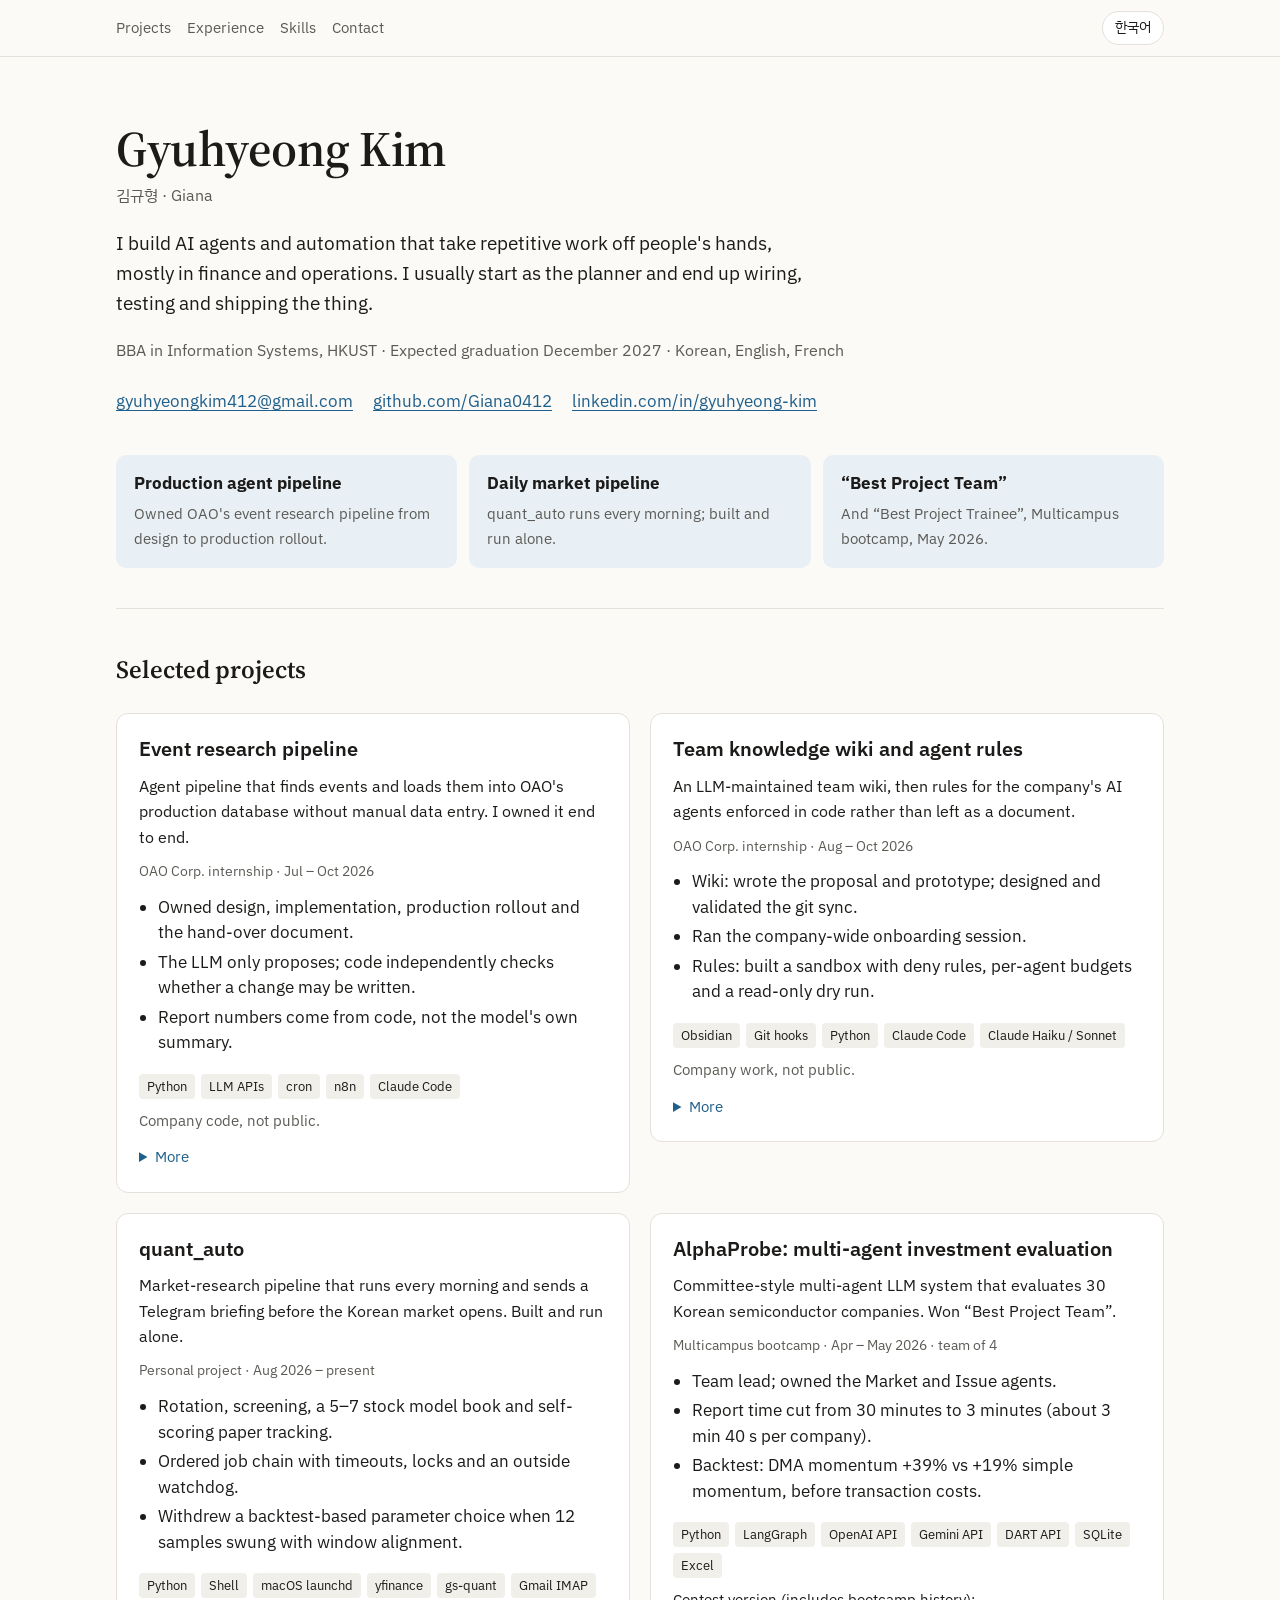
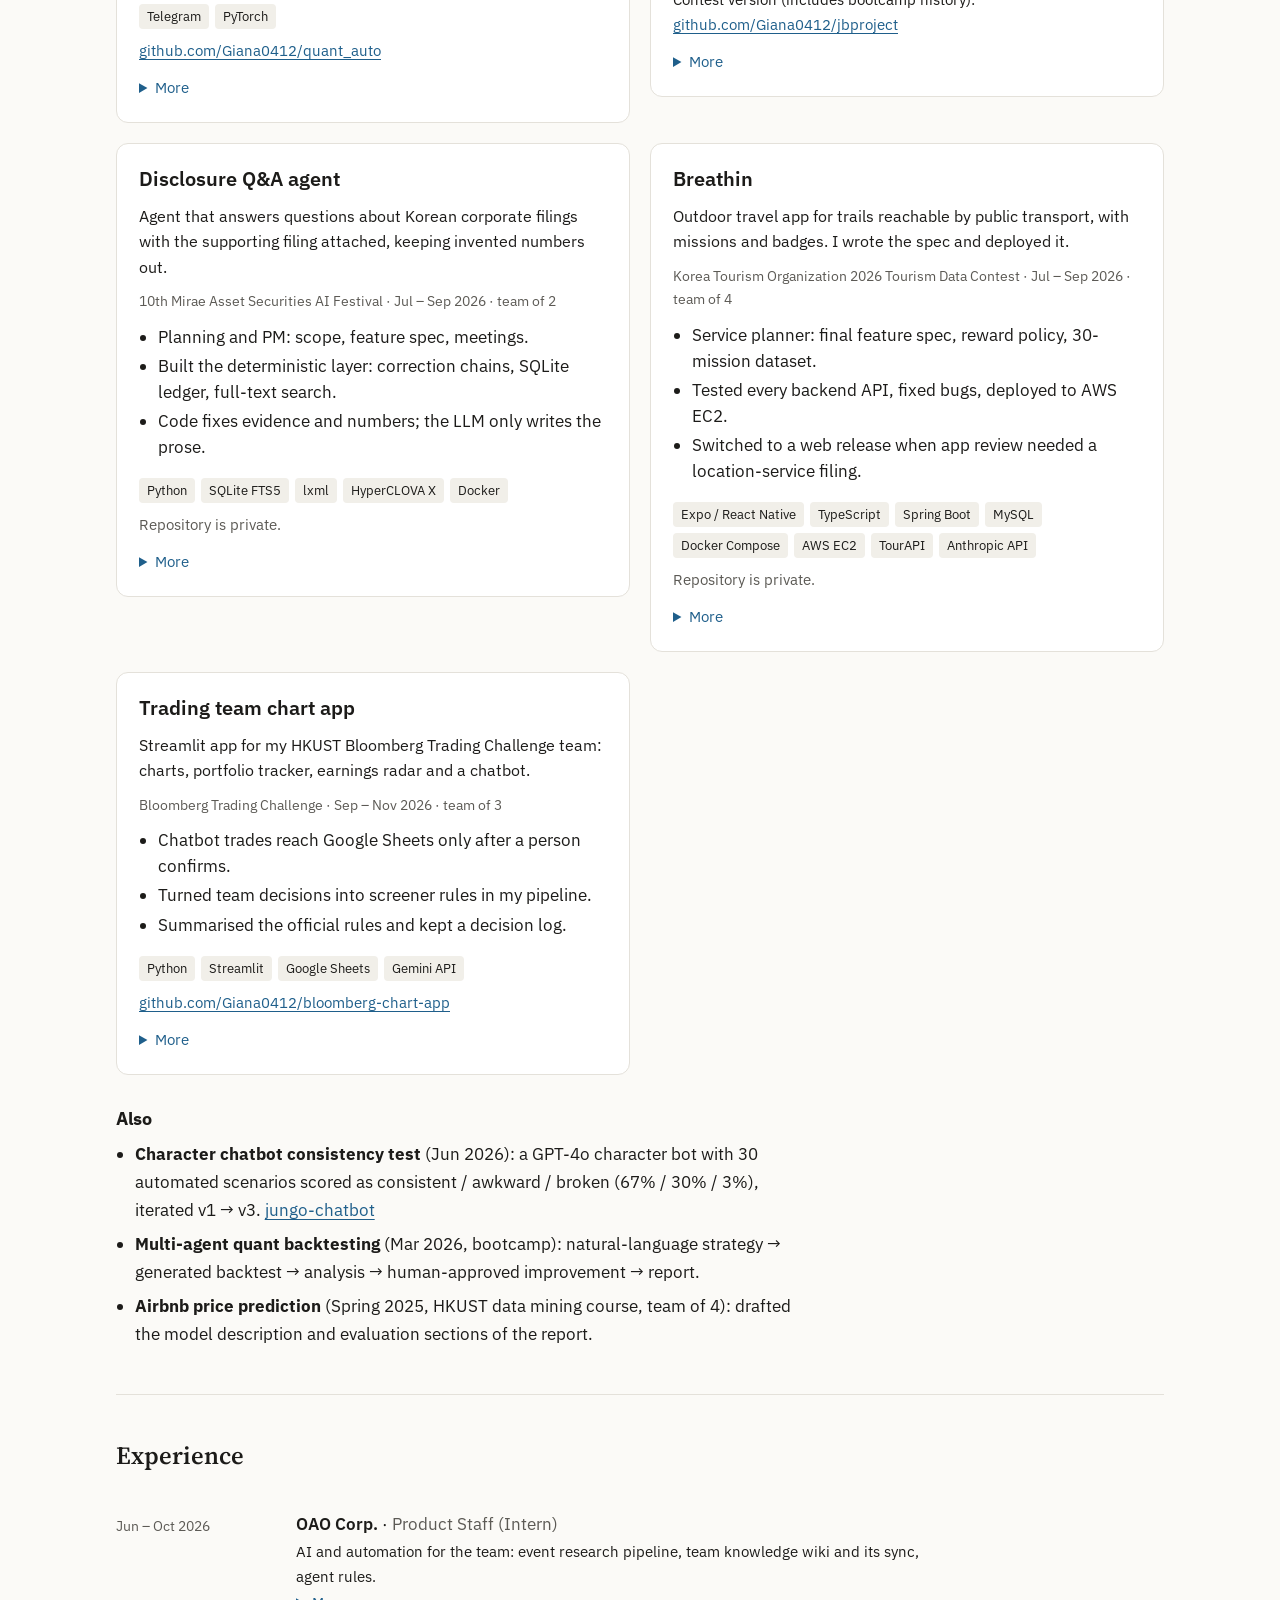
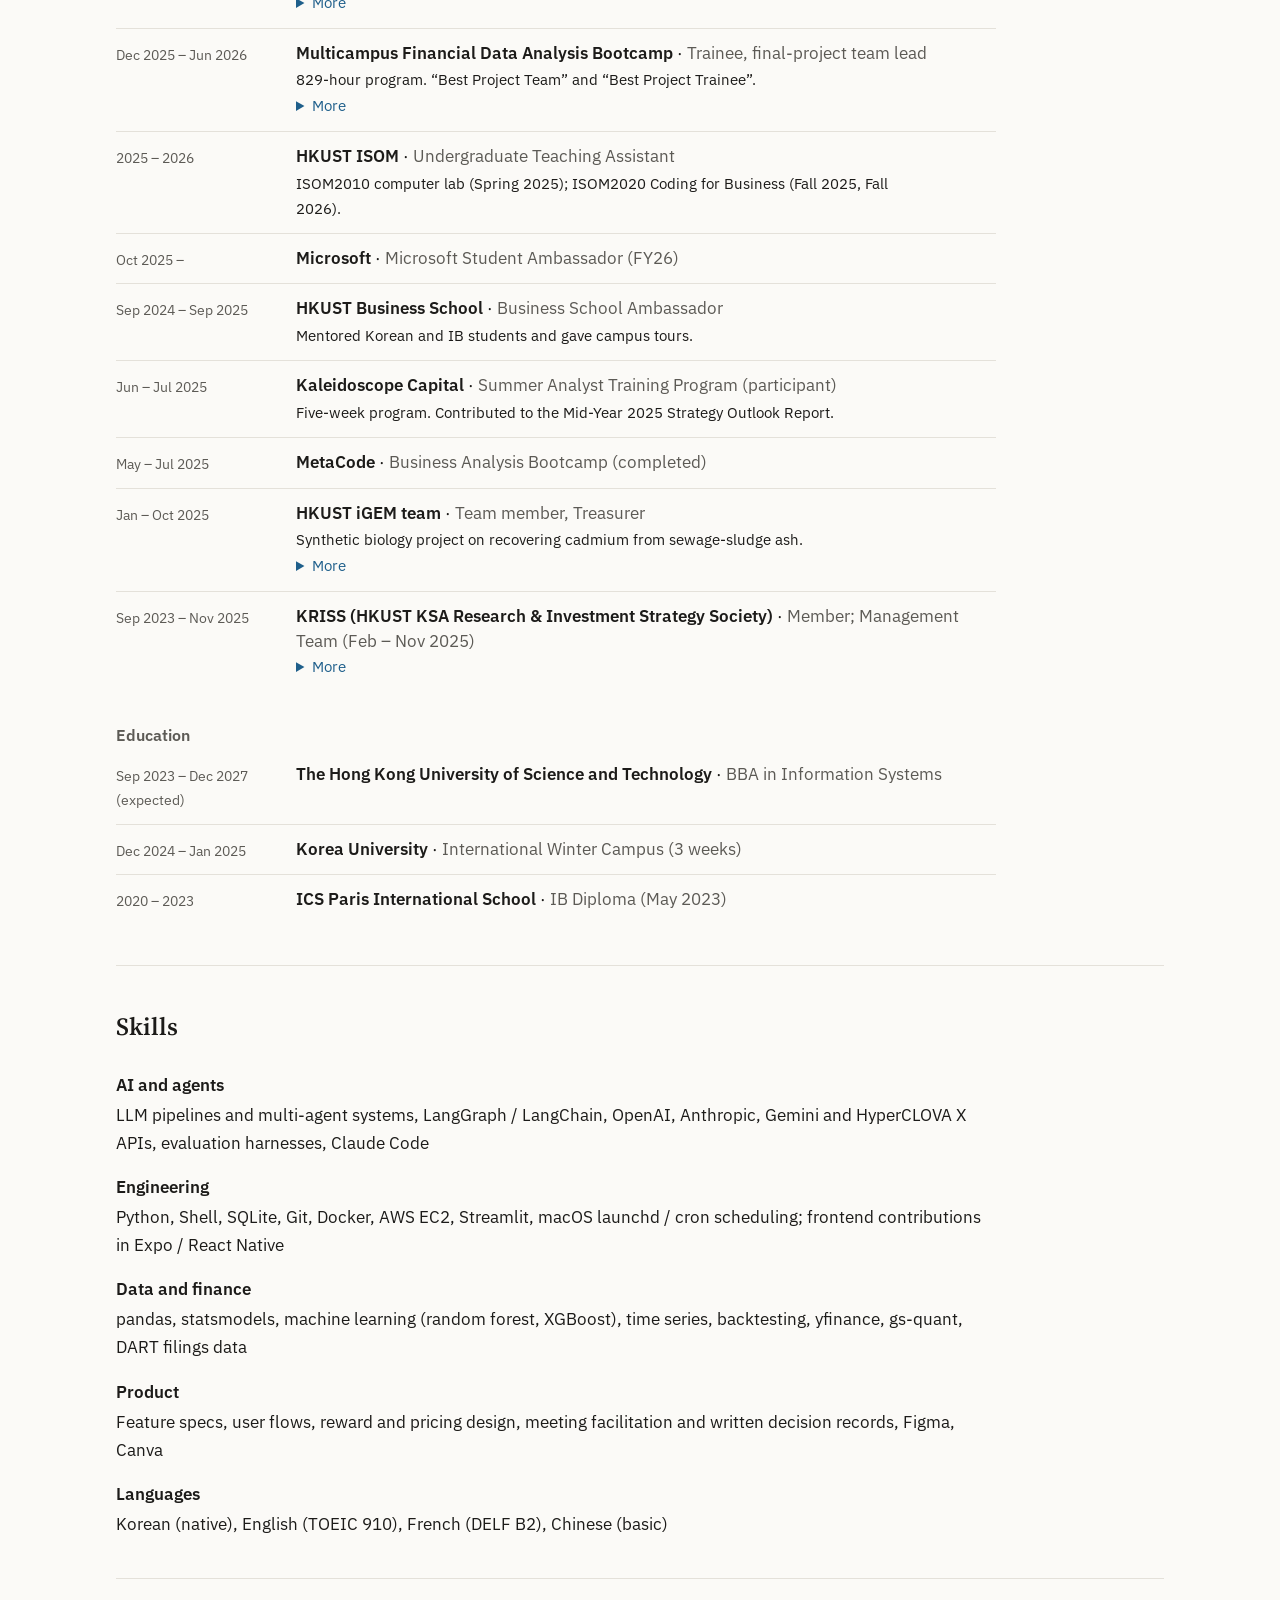
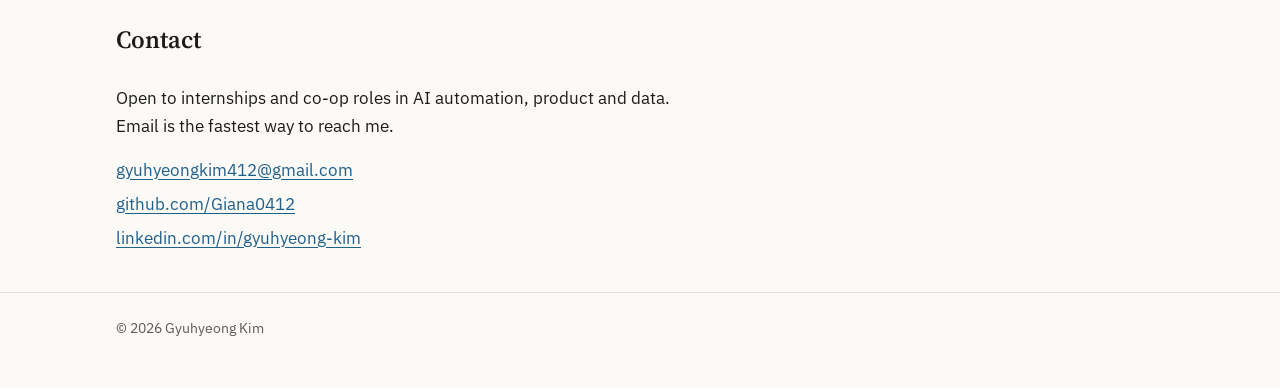
==== index.html @ 758caf8f "Portfolio site Co-Authored-By: Claude Opus 5.5 <noreply@anthropic.com>" ====
<!doctype html>
<html lang="en">
<head>
  <meta charset="utf-8">
  <meta name="viewport" content="width=device-width, initial-scale=1">
  <title>Gyuhyeong Kim</title>
  <meta name="description" content="Gyuhyeong (Giana) Kim, Information Systems student at HKUST. I build AI agents, automation and data tools, mostly for finance and operations.">
  <link rel="preconnect" href="https://fonts.googleapis.com">
  <link rel="preconnect" href="https://fonts.gstatic.com" crossorigin>
  <link href="https://fonts.googleapis.com/css2?family=IBM+Plex+Sans+KR:wght@400;600&family=IBM+Plex+Sans:wght@400;600&family=Source+Serif+4:opsz,wght@8..60,600&display=swap" rel="stylesheet">
  <link rel="stylesheet" href="styles.css">
  <script>
    // Apply a saved language choice before paint. Storage can be unavailable; ignore errors.
    try {
      var saved = localStorage.getItem("lang");
      if (saved === "ko" || saved === "en") document.documentElement.lang = saved;
    } catch (e) {}
  </script>
</head>
<body>
  <a class="skip" href="#main"><span lang="en">Skip to content</span><span lang="ko">본문으로 건너뛰기</span></a>

  <header class="site-header">
    <div class="wrap">
      <nav aria-label="Sections">
        <ul>
          <li><a href="#projects"><span lang="en">Projects</span><span lang="ko">프로젝트</span></a></li>
          <li><a href="#experience"><span lang="en">Experience</span><span lang="ko">경력</span></a></li>
          <li><a href="#skills"><span lang="en">Skills</span><span lang="ko">기술</span></a></li>
          <li><a href="#contact"><span lang="en">Contact</span><span lang="ko">연락</span></a></li>
        </ul>
      </nav>
      <button class="lang-toggle" type="button" id="lang-toggle" aria-label="한국어로 보기">
        <span lang="en">한국어</span><span lang="ko">English</span>
      </button>
    </div>
  </header>

  <main id="main">
    <div class="wrap">

      <!-- Hero -->
      <div class="hero">
        <h1><span lang="en">Gyuhyeong Kim</span><span lang="ko">김규형</span></h1>
        <p class="alt-name"><span lang="en">김규형 · Giana</span><span lang="ko">Gyuhyeong (Giana) Kim</span></p>
        <p class="lede">
          <span lang="en">I build AI agents and automation that take repetitive work off people's hands, mostly in finance and operations. I usually start as the planner and end up wiring, testing and shipping the thing.</span>
          <span lang="ko">반복되는 일을 AI 에이전트와 자동화로 바꾸는 일을 합니다. 주로 금융과 운영 분야입니다. 보통 기획으로 시작해서, 직접 연결하고 검증하고 배포하는 데까지 갑니다.</span>
        </p>
        <p class="meta">
          <span lang="en">BBA in Information Systems, HKUST · Expected graduation December 2027 · Korean, English, French</span>
          <span lang="ko">홍콩과학기술대학교(HKUST) 경영학부 정보시스템 전공 · 2027년 12월 졸업 예정 · 한국어, 영어, 프랑스어</span>
        </p>
        <ul class="links">
          <li><a href="mailto:gyuhyeongkim412@gmail.com">gyuhyeongkim412@gmail.com</a></li>
          <li><a href="https://github.com/Giana0412">github.com/Giana0412</a></li>
          <li><a href="https://www.linkedin.com/in/gyuhyeong-kim">linkedin.com/in/gyuhyeong-kim</a></li>
        </ul>
      </div>


      <section class="highlights" aria-label="Highlights">
        <ul>
          <li><strong><span lang="en">Production agent pipeline</span><span lang="ko">프로덕션 에이전트 파이프라인</span></strong><span lang="en">Owned OAO's event research pipeline from design to production rollout.</span><span lang="ko">OAO 이벤트 리서치 파이프라인을 설계부터 프로덕션 이관까지 맡았습니다.</span></li>
          <li><strong><span lang="en">Daily market pipeline</span><span lang="ko">매일 도는 시장 파이프라인</span></strong><span lang="en">quant_auto runs every morning; built and run alone.</span><span lang="ko">quant_auto는 매일 아침 돕니다. 혼자 만들고 운영합니다.</span></li>
          <li><strong><span lang="en">“Best Project Team”</span><span lang="ko">“프로젝트 최우수팀”</span></strong><span lang="en">And “Best Project Trainee”, Multicampus bootcamp, May 2026.</span><span lang="ko">그리고 “프로젝트 최우수 훈련생”, 멀티캠퍼스 부트캠프, 2026년 5월.</span></li>
        </ul>
      </section>

      <!-- Projects -->
      <section id="projects" aria-labelledby="projects-h">
        <h2 id="projects-h"><span lang="en">Selected projects</span><span lang="ko">주요 프로젝트</span></h2>
        <div class="projects">

          <!-- 1. Event research pipeline -->
          <article class="project">
            <h3><span lang="en">Event research pipeline</span><span lang="ko">이벤트 리서치 파이프라인</span></h3>
            <p class="summary"><span lang="en">Agent pipeline that finds events and loads them into OAO's production database without manual data entry. I owned it end to end.</span><span lang="ko">대회·행사 정보를 사람 손 없이 찾아 OAO 프로덕션 DB에 채우는 에이전트 파이프라인. 처음부터 끝까지 맡았습니다.</span></p>
            <p class="meta"><span lang="en">OAO Corp. internship · Jul – Oct 2026</span><span lang="ko">OAO 인턴 · 2026년 7월 ~ 10월</span></p>
            <ul class="points">
              <li><span lang="en">Owned design, implementation, production rollout and the hand-over document.</span><span lang="ko">설계, 구현, 프로덕션 이관, 운영 인계 문서까지 맡았습니다.</span></li>
              <li><span lang="en">The LLM only proposes; code independently checks whether a change may be written.</span><span lang="ko">LLM은 제안만 하고, 반영 여부는 코드가 따로 확인합니다.</span></li>
              <li><span lang="en">Report numbers come from code, not the model's own summary.</span><span lang="ko">리포트 숫자는 모델의 자기보고가 아니라 코드 집계입니다.</span></li>
            </ul>
            <ul class="tags">
                  <li>Python</li><li>LLM APIs</li><li>cron</li><li>n8n</li><li>Claude Code</li>
                </ul>
            <p class="repo"><span class="private"><span lang="en">Company code, not public.</span><span lang="ko">회사 코드라 공개하지 않습니다.</span></span></p>
            <details>
              <summary><span lang="en">More</span><span lang="ko">자세히</span></summary>
              <dl>
              <dt><span lang="en">What</span><span lang="ko">무엇</span></dt>
              <dd>
                <span lang="en">An agent pipeline that finds competitions and events, enriches them with organizer details, and loads them into the company's production database without manual data entry. Stages: discover → enrich → org-enrich → adjudicate.</span>
                <span lang="ko">대회·행사 정보를 사람 손 없이 찾아 주최사 정보까지 보강한 뒤 회사 프로덕션 DB에 채우는 에이전트 파이프라인. 단계는 discover → enrich → org-enrich → adjudicate.</span>
              </dd>
              <dt><span lang="en">Role</span><span lang="ko">역할</span></dt>
              <dd>
                <span lang="en">Owned it end to end: design, implementation, production rollout, and the operations hand-over document at the end of the internship.</span>
                <span lang="ko">설계, 구현, 프로덕션 이관, 인턴 종료 때의 운영 인계 문서까지 처음부터 끝까지 맡았습니다.</span>
              </dd>
              <dt><span lang="en">How</span><span lang="ko">어떻게</span></dt>
              <dd>
                <ul>
                  <li lang="en">Started as an n8n workflow, then rebuilt it as a scheduled Python pipeline.</li>
                  <li lang="ko">n8n 워크플로로 시작했다가 스케줄로 도는 Python 파이프라인으로 다시 만들었습니다.</li>
                  <li lang="en">Rule: the LLM only proposes; code independently checks whether a change may be written. Report numbers come from code, not from the model's own summary.</li>
                  <li lang="ko">원칙: LLM은 제안만 하고, 반영해도 되는지는 코드가 따로 확인한다. 리포트 숫자는 모델의 자기보고가 아니라 코드 집계로 낸다.</li>
                  <li lang="en">A fix counted as done only after the job ran cleanly several days in a row.</li>
                  <li lang="ko">고친 직후가 아니라 며칠 연속 정상 동작을 확인한 뒤에 완료로 처리했습니다.</li>
                </ul>
              </dd>
            </dl>
            </details>
          </article>

          <!-- 2. OAO knowledge wiki + agent constitution -->
          <article class="project">
            <h3><span lang="en">Team knowledge wiki and agent rules</span><span lang="ko">팀 지식 위키와 에이전트 규칙</span></h3>
            <p class="summary"><span lang="en">An LLM-maintained team wiki, then rules for the company's AI agents enforced in code rather than left as a document.</span><span lang="ko">LLM이 유지하는 팀 지식 위키, 그리고 회사 AI 에이전트의 규칙을 문서가 아니라 코드로 강제하는 장치.</span></p>
            <p class="meta"><span lang="en">OAO Corp. internship · Aug – Oct 2026</span><span lang="ko">OAO 인턴 · 2026년 8월 ~ 10월</span></p>
            <ul class="points">
              <li><span lang="en">Wiki: wrote the proposal and prototype; designed and validated the git sync.</span><span lang="ko">위키: 제안서와 프로토타입을 만들고 git 동기화를 설계·검증했습니다.</span></li>
              <li><span lang="en">Ran the company-wide onboarding session.</span><span lang="ko">전사 온보딩 세션을 진행했습니다.</span></li>
              <li><span lang="en">Rules: built a sandbox with deny rules, per-agent budgets and a read-only dry run.</span><span lang="ko">규칙: deny 규칙, 에이전트별 예산, 읽기 전용 dry-run을 갖춘 샌드박스를 만들었습니다.</span></li>
            </ul>
            <ul class="tags">
                  <li>Obsidian</li><li>Git hooks</li><li>Python</li><li>Claude Code</li><li>Claude Haiku / Sonnet</li>
                </ul>
            <p class="repo"><span class="private"><span lang="en">Company work, not public.</span><span lang="ko">회사 작업이라 공개하지 않습니다.</span></span></p>
            <details>
              <summary><span lang="en">More</span><span lang="ko">자세히</span></summary>
              <dl>
              <dt><span lang="en">What</span><span lang="ko">무엇</span></dt>
              <dd>
                <span lang="en">A shared knowledge wiki maintained by LLM agents (the Karpathy "LLM Wiki" pattern on Obsidian), followed by a set of rules ("constitution") that the company's AI agents and automated jobs have to follow, enforced in code rather than left as a document.</span>
                <span lang="ko">LLM 에이전트가 정리·유지하는 팀 지식 위키(Obsidian 위의 Karpathy "LLM Wiki" 패턴), 그리고 회사의 AI 에이전트와 자동화 잡이 지켜야 할 규칙("헌법")을 문서가 아니라 코드로 강제하는 장치.</span>
              </dd>
              <dt><span lang="en">Role</span><span lang="ko">역할</span></dt>
              <dd>
                <ul>
                  <li lang="en">Wiki: wrote the proposal and the first prototype, then designed and validated the git sync policy, built the skills and collection scripts, and ran the company-wide onboarding session. The team lead owned the final wiki design.</li>
                  <li lang="ko">위키: 도입 제안서와 첫 프로토타입을 만들고, git 동기화 정책을 설계·검증하고, 스킬과 수집 스크립트를 구현하고, 전사 온보딩 세션을 진행했습니다. 위키 본 설계는 팀 리드가 맡았습니다.</li>
                  <li lang="en">Constitution: did the design, testing and implementation; direction and approval came from the team lead. Drafted the rules, tested with dilemma questions whether rule wording changes model decisions, and built a sandbox with deny rules, a git check that only humans edit the rules, per-agent budgets, and a read-only dry run against real data.</li>
                  <li lang="ko">헌법: 설계·검증·구현을 맡았고, 방향과 승인은 팀 리드가 했습니다. 규칙 초안을 쓰고, 딜레마 문항으로 규칙 문장이 모델 판단을 바꾸는지 시험하고, deny 규칙·사람만 규칙을 고쳤는지 확인하는 git 검사·에이전트별 예산·실제 데이터 읽기 전용 dry-run을 갖춘 샌드박스를 만들었습니다.</li>
                </ul>
              </dd>
              <dt><span lang="en">Outcome</span><span lang="ko">결과</span></dt>
              <dd>
                <span lang="en">Reported the test results as they were: the rules changed model judgment only on company-specific questions, not general ones. Shared the draft company-wide before the internship ended.</span>
                <span lang="ko">시험 결과는 있는 그대로 보고했습니다. 규칙은 일반 판단이 아니라 회사 고유 기준 문항에서만 차이를 냈습니다. 인턴 종료 전에 초안을 전사에 공유했습니다.</span>
              </dd>
            </dl>
            </details>
          </article>

          <!-- 3. quant_auto -->
          <article class="project">
            <h3>quant_auto</h3>
            <p class="summary"><span lang="en">Market-research pipeline that runs every morning and sends a Telegram briefing before the Korean market opens. Built and run alone.</span><span lang="ko">매일 아침 돌아 한국장 개장 전에 텔레그램 브리핑을 보내는 시장 리서치 파이프라인. 혼자 만들고 운영합니다.</span></p>
            <p class="meta"><span lang="en">Personal project · Aug 2026 – present</span><span lang="ko">개인 프로젝트 · 2026년 8월 ~</span></p>
            <ul class="points">
              <li><span lang="en">Rotation, screening, a 5–7 stock model book and self-scoring paper tracking.</span><span lang="ko">로테이션, 스크리닝, 5 ~ 7종목 모델 북, 스스로 채점하는 페이퍼 트래킹.</span></li>
              <li><span lang="en">Ordered job chain with timeouts, locks and an outside watchdog.</span><span lang="ko">타임아웃·락이 있는 순차 잡 체인과 체인 밖 감시견.</span></li>
              <li><span lang="en">Withdrew a backtest-based parameter choice when 12 samples swung with window alignment.</span><span lang="ko">12회 표본이 창 정렬에 따라 흔들리자 백테스트로 고른 파라미터 근거를 철회했습니다.</span></li>
            </ul>
            <ul class="tags">
                  <li>Python</li><li>Shell</li><li>macOS launchd</li><li>yfinance</li><li>gs-quant</li><li>Gmail IMAP</li><li>Telegram</li><li>PyTorch</li>
                </ul>
            <p class="repo"><a href="https://github.com/Giana0412/quant_auto">github.com/Giana0412/quant_auto</a></p>
            <details>
              <summary><span lang="en">More</span><span lang="ko">자세히</span></summary>
              <dl>
              <dt><span lang="en">What</span><span lang="ko">무엇</span></dt>
              <dd>
                <span lang="en">A market-research pipeline that runs every morning: archives newsletters, takes a market snapshot, writes the day's conclusions, runs a health check, and sends a briefing to Telegram before the Korean market opens.</span>
                <span lang="ko">매일 아침 도는 시장 리서치 파이프라인. 뉴스레터를 모으고, 시장 스냅샷을 찍고, 오늘의 결론을 쓰고, 헬스체크를 거쳐 한국장 개장 전에 텔레그램으로 브리핑을 보냅니다.</span>
              </dd>
              <dt><span lang="en">Role</span><span lang="ko">역할</span></dt>
              <dd>
                <span lang="en">Built and run alone.</span>
                <span lang="ko">혼자 만들고 운영합니다.</span>
              </dd>
              <dt><span lang="en">What's in it</span><span lang="ko">들어 있는 것</span></dt>
              <dd>
                <ul>
                  <li lang="en">Sector and style rotation, stock screening, a 5–7 stock model book with correlation filters and position caps, news sentiment, and paper tracking that records and scores its own calls.</li>
                  <li lang="ko">섹터·스타일 로테이션, 종목 스크리닝, 상관 필터와 비중 상한을 둔 5 ~ 7종목 모델 북, 뉴스 센티멘트, 파이프라인이 자기 판단을 기록하고 채점하는 페이퍼 트래킹.</li>
                  <li lang="en">Evening jobs chained in order with timeouts and locks after a silent failure; a watchdog outside the chain.</li>
                  <li lang="ko">조용한 실패를 겪은 뒤 저녁 잡을 타임아웃·락이 있는 순차 체인으로 묶고, 체인 밖 감시견을 뒀습니다.</li>
                  <li lang="en">Withdrew a backtest-based parameter choice when the 12-sample result swung with window alignment.</li>
                  <li lang="ko">12회 표본 백테스트 결과가 창 정렬에 따라 흔들리자, 그 결과로 고른 파라미터의 근거를 스스로 철회했습니다.</li>
                </ul>
              </dd>
            </dl>
            </details>
          </article>

          <!-- 4. AlphaProbe -->
          <article class="project">
            <h3><span lang="en">AlphaProbe: multi-agent investment evaluation</span><span lang="ko">알파프로브: 멀티에이전트 투자 평가</span></h3>
            <p class="summary"><span lang="en">Committee-style multi-agent LLM system that evaluates 30 Korean semiconductor companies. Won “Best Project Team”.</span><span lang="ko">국내 반도체 상장사 30곳을 평가하는 위원회형 멀티에이전트 LLM 시스템. “프로젝트 최우수팀” 수상.</span></p>
            <p class="meta"><span lang="en">Multicampus bootcamp · Apr – May 2026 · team of 4</span><span lang="ko">멀티캠퍼스 부트캠프 · 2026년 4월 ~ 5월 · 4인 팀</span></p>
            <ul class="points">
              <li><span lang="en">Team lead; owned the Market and Issue agents.</span><span lang="ko">팀장, Market·Issue 에이전트 담당.</span></li>
              <li><span lang="en">Report time cut from 30 minutes to 3 minutes (about 3 min 40 s per company).</span><span lang="ko">보고서 작성 시간 30분 → 3분(기업 1개당 약 3분 40초).</span></li>
              <li><span lang="en">Backtest: DMA momentum +39% vs +19% simple momentum, before transaction costs.</span><span lang="ko">백테스트: DMA 모멘텀 +39%, 단순 모멘텀 +19%(거래 비용 미반영).</span></li>
            </ul>
            <ul class="tags">
                  <li>Python</li><li>LangGraph</li><li>OpenAI API</li><li>Gemini API</li><li>DART API</li><li>SQLite</li><li>Excel</li>
                </ul>
            <p class="repo"><span lang="en">Contest version (includes bootcamp history):</span><span lang="ko">공모전 버전(부트캠프 이력 포함):</span> <a href="https://github.com/Giana0412/jbproject">github.com/Giana0412/jbproject</a></p>
            <details>
              <summary><span lang="en">More</span><span lang="ko">자세히</span></summary>
              <dl>
              <dt><span lang="en">What</span><span lang="ko">무엇</span></dt>
              <dd>
                <span lang="en">A committee-style multi-agent LLM system that evaluates 30 listed Korean semiconductor deep-tech companies: domain agents analyse, an Auditor checks, a Chair combines. Agent weights are updated with Dynamic Model Averaging (DMA).</span>
                <span lang="ko">국내 반도체 딥테크 상장사 30곳의 투자 가치를 평가하는 위원회형 멀티에이전트 LLM 시스템. 도메인 에이전트가 분석하고, Auditor가 검증하고, Chair가 통합합니다. 에이전트 가중치는 DMA(Dynamic Model Averaging)로 갱신합니다.</span>
              </dd>
              <dt><span lang="en">Role</span><span lang="ko">역할</span></dt>
              <dd>
                <ul>
                  <li lang="en">Team lead (presentation and documentation) and owner of the Market and Issue agents.</li>
                  <li lang="ko">팀장(발표·문서), Market·Issue 에이전트 담당.</li>
                  <li lang="en">Extended the Market agent from 5 to 30 companies with automatic DART code mapping, and fixed unstable value-chain classification.</li>
                  <li lang="ko">DART 기업코드 자동 매핑으로 Market 에이전트 대상을 5곳에서 30곳으로 넓히고, 실행마다 흔들리던 밸류체인 분류를 바로잡았습니다.</li>
                  <li lang="en">Flagged look-ahead bias (no date cut-off) in the data and added a cut-off.</li>
                  <li lang="ko">날짜 컷오프가 없어 미래 데이터를 읽는 look-ahead bias를 찾아 컷오프를 넣었습니다.</li>
                  <li lang="en">Cut the time to collect data, analyse and write a report from 30 minutes to 3 minutes (about 3 min 40 s per company in the final presentation).</li>
                  <li lang="ko">데이터 수집·분석·보고서 작성 시간을 30분에서 3분으로 줄였습니다(최종 발표 기준 기업 1개당 약 3분 40초).</li>
                  <li lang="en">Replaced fixed agent weights with DMA. In the final presentation's backtest, DMA momentum returned +39% vs +19% for simple momentum, before transaction costs.</li>
                  <li lang="ko">고정 가중치를 DMA 동적 가중치로 다시 설계했습니다. 최종 발표 백테스트에서 DMA 모멘텀 +39%, 단순 모멘텀 +19%였습니다(거래 비용 미반영).</li>
                  <li lang="en">First author of an abstract on the system, proposing an evidence–contribution agreement (GAA) metric.</li>
                  <li lang="ko">이 시스템에 대한 초록의 제1저자. 근거-기여도 일치율(GAA) 지표를 제안했습니다.</li>
                </ul>
              </dd>
              <dt><span lang="en">Outcome</span><span lang="ko">결과</span></dt>
              <dd>
                <span lang="en">“Best Project Team” for the team and “Best Project Trainee” for me (Multicampus, May 2026). The team later adapted the system for the JB Financial Group contest, with me as PM.</span>
                <span lang="ko">“프로젝트 최우수팀”(팀)과 “프로젝트 최우수 훈련생”(개인) 수상(멀티캠퍼스, 2026년 5월). 이후 같은 팀이 JB금융그룹 공모전용으로 확장했고, 저는 PM을 맡았습니다.</span>
              </dd>
            </dl>
            </details>
          </article>

          <!-- 5. Mirae disclosure agent -->
          <article class="project">
            <h3><span lang="en">Disclosure Q&amp;A agent</span><span lang="ko">공시 Agent</span></h3>
            <p class="summary"><span lang="en">Agent that answers questions about Korean corporate filings with the supporting filing attached, keeping invented numbers out.</span><span lang="ko">기업 공시 질문에 근거 공시를 붙여 답하고, 지어낸 숫자가 들어가지 않게 한 에이전트.</span></p>
            <p class="meta"><span lang="en">10th Mirae Asset Securities AI Festival · Jul – Sep 2026 · team of 2</span><span lang="ko">제10회 미래에셋증권 AI Festival · 2026년 7월 ~ 9월 · 2인 팀</span></p>
            <ul class="points">
              <li><span lang="en">Planning and PM: scope, feature spec, meetings.</span><span lang="ko">기획·PM: 범위, 기능명세서, 회의.</span></li>
              <li><span lang="en">Built the deterministic layer: correction chains, SQLite ledger, full-text search.</span><span lang="ko">결정론 계층 구현: 정정 공시 체인, SQLite 원장, 전문 검색.</span></li>
              <li><span lang="en">Code fixes evidence and numbers; the LLM only writes the prose.</span><span lang="ko">근거와 숫자는 코드가 확정하고, LLM은 서술만 맡습니다.</span></li>
            </ul>
            <ul class="tags">
                  <li>Python</li><li>SQLite FTS5</li><li>lxml</li><li>HyperCLOVA X</li><li>Docker</li>
                </ul>
            <p class="repo"><span class="private"><span lang="en">Repository is private.</span><span lang="ko">저장소는 비공개입니다.</span></span></p>
            <details>
              <summary><span lang="en">More</span><span lang="ko">자세히</span></summary>
              <dl>
              <dt><span lang="en">What</span><span lang="ko">무엇</span></dt>
              <dd>
                <span lang="en">An agent that answers questions about Korean corporate filings with the supporting filing attached. It blocks investment-advice questions, resists prompt injection, and keeps invented numbers out of answers. Final answers had to come from HyperCLOVA X.</span>
                <span lang="ko">기업 공시에 대한 질문에 근거 공시를 붙여 답하는 에이전트. 투자자문 질문은 막고, 프롬프트 주입을 막고, 지어낸 숫자가 답에 들어가지 않게 했습니다. 최종 답변은 HyperCLOVA X를 써야 하는 규정이었습니다.</span>
              </dd>
              <dt><span lang="en">Role</span><span lang="ko">역할</span></dt>
              <dd>
                <ul>
                  <li lang="en">Planning and PM: scoped the idea, wrote the feature spec, ran meetings and notes.</li>
                  <li lang="ko">기획·PM: 아이디어 범위를 정하고, 기능명세서를 쓰고, 회의와 기록을 진행했습니다.</li>
                  <li lang="en">Built the deterministic layer: rebuilt correction chains between filings, a SQLite ledger with “known on” and “effective on” dates, full-text search over periodic reports, and an evaluation API server.</li>
                  <li lang="ko">결정론 계층 구현: 정정 공시 체인 복원, “알려진 날”과 “유효한 날”을 함께 기록하는 SQLite 원장, 정기공시 전문 검색, 평가용 API 서버.</li>
                  <li lang="en">QA before submission: rebuilt and verified the teammate's branch from scratch and fixed answer bugs.</li>
                  <li lang="ko">제출 전 QA: 팀원 브랜치를 처음부터 다시 빌드해 검증하고 답변 버그를 고쳤습니다.</li>
                </ul>
              </dd>
              <dt><span lang="en">Key decision</span><span lang="ko">핵심 판단</span></dt>
              <dd>
                <span lang="en">About a quarter of the corpus amended other filings, so filings were modelled as a time-ordered ledger of facts. Code fixes the evidence and numbers; the LLM only writes the prose.</span>
                <span lang="ko">코퍼스의 약 4분의 1이 다른 문서를 고친 정정 공시였기 때문에, 공시를 시간 순으로 쌓인 사실 원장으로 모델링했습니다. 근거와 숫자는 코드가 확정하고, LLM은 서술만 맡습니다.</span>
              </dd>
            </dl>
            </details>
          </article>

          <!-- 6. Breathin -->
          <article class="project">
            <h3>Breathin</h3>
            <p class="summary"><span lang="en">Outdoor travel app for trails reachable by public transport, with missions and badges. I wrote the spec and deployed it.</span><span lang="ko">대중교통으로 갈 수 있는 산·숲길을 미션·배지와 함께 추천하는 앱. 기능명세서를 쓰고 배포했습니다.</span></p>
            <p class="meta"><span lang="en">Korea Tourism Organization 2026 Tourism Data Contest · Jul – Sep 2026 · team of 4</span><span lang="ko">한국관광공사 2026 관광데이터 활용 공모전 · 2026년 7월 ~ 9월 · 4인 팀</span></p>
            <ul class="points">
              <li><span lang="en">Service planner: final feature spec, reward policy, 30-mission dataset.</span><span lang="ko">서비스 기획: 최종 기능명세서, 보상 정책, 미션 데이터 30개.</span></li>
              <li><span lang="en">Tested every backend API, fixed bugs, deployed to AWS EC2.</span><span lang="ko">백엔드 API 전수 테스트와 버그 수정, AWS EC2 배포.</span></li>
              <li><span lang="en">Switched to a web release when app review needed a location-service filing.</span><span lang="ko">앱 심사에 위치정보 사전 신고가 필요해지자 웹 출시로 전환.</span></li>
            </ul>
            <ul class="tags">
                  <li>Expo / React Native</li><li>TypeScript</li><li>Spring Boot</li><li>MySQL</li><li>Docker Compose</li><li>AWS EC2</li><li>TourAPI</li><li>Anthropic API</li>
                </ul>
            <p class="repo"><span class="private"><span lang="en">Repository is private.</span><span lang="ko">저장소는 비공개입니다.</span></span></p>
            <details>
              <summary><span lang="en">More</span><span lang="ko">자세히</span></summary>
              <dl>
              <dt><span lang="en">What</span><span lang="ko">무엇</span></dt>
              <dd>
                <span lang="en">An outdoor travel app that recommends mountain and forest trails reachable by public transport, with missions, badges and a regional growth level, plus an estimate of carbon saved by not driving.</span>
                <span lang="ko">대중교통으로 갈 수 있는 산·숲길을 추천하고, 미션·배지·지역 성장 레벨과 자가용 대비 탄소 절감량을 보여 주는 아웃도어 여행 앱.</span>
              </dd>
              <dt><span lang="en">Role</span><span lang="ko">역할</span></dt>
              <dd>
                <ul>
                  <li lang="en">Joined as service planner: final feature spec, reward policy, per-screen requirements and the mission dataset (30 missions).</li>
                  <li lang="ko">서비스 기획으로 합류: 최종 기능명세서, 보상 정책, 화면별 요구사항, 미션 데이터(30개).</li>
                  <li lang="en">Ran the project: meeting schedules, agendas, notes, role split.</li>
                  <li lang="ko">진행: 회의 일정, 안건, 회의록, 역할 분담.</li>
                  <li lang="en">Engineering and launch: set up the repo and environment template, tested every backend API and fixed bugs, deployed to AWS EC2, and switched to a web release when the app-store review needed a location-service filing.</li>
                  <li lang="ko">개발·출시: 저장소와 환경 템플릿을 만들고, 백엔드 API를 전수 테스트해 버그를 고치고, AWS EC2에 배포했습니다. 앱 심사에 위치정보 사전 신고가 필요해지자 웹 출시로 전환했습니다.</li>
                </ul>
              </dd>
            </dl>
            </details>
          </article>

          <!-- 7. Bloomberg team app -->
          <article class="project">
            <h3><span lang="en">Trading team chart app</span><span lang="ko">트레이딩 팀 차트 앱</span></h3>
            <p class="summary"><span lang="en">Streamlit app for my HKUST Bloomberg Trading Challenge team: charts, portfolio tracker, earnings radar and a chatbot.</span><span lang="ko">HKUST Bloomberg Trading Challenge 팀용 Streamlit 앱: 차트, 포트폴리오 트래커, 실적 레이더, 챗봇.</span></p>
            <p class="meta"><span lang="en">Bloomberg Trading Challenge · Sep – Nov 2026 · team of 3</span><span lang="ko">Bloomberg Trading Challenge · 2026년 9월 ~ 11월 · 3인 팀</span></p>
            <ul class="points">
              <li><span lang="en">Chatbot trades reach Google Sheets only after a person confirms.</span><span lang="ko">챗봇 거래 기록은 사람이 확인해야 Google Sheets에 들어갑니다.</span></li>
              <li><span lang="en">Turned team decisions into screener rules in my pipeline.</span><span lang="ko">팀 결정을 제 파이프라인의 스크리너 규칙으로 옮겼습니다.</span></li>
              <li><span lang="en">Summarised the official rules and kept a decision log.</span><span lang="ko">공식 규정을 정리하고 결정 로그를 남겼습니다.</span></li>
            </ul>
            <ul class="tags">
                  <li>Python</li><li>Streamlit</li><li>Google Sheets</li><li>Gemini API</li>
                </ul>
            <p class="repo"><a href="https://github.com/Giana0412/bloomberg-chart-app">github.com/Giana0412/bloomberg-chart-app</a></p>
            <details>
              <summary><span lang="en">More</span><span lang="ko">자세히</span></summary>
              <dl>
              <dt><span lang="en">What</span><span lang="ko">무엇</span></dt>
              <dd>
                <span lang="en">A Streamlit app for the team: ticker charts with stop levels and signals, a portfolio tracker, an earnings radar, AI news summaries, and a team chatbot. Trades told to the chatbot are written to Google Sheets only after a person presses confirm.</span>
                <span lang="ko">팀용 Streamlit 앱: 손절가·신호가 붙은 종목 차트, 포트폴리오 트래커, 실적 레이더, 뉴스 AI 요약, 팀 챗봇. 챗봇에 거래를 말하면 사람이 확인 버튼을 눌러야 Google Sheets에 기록됩니다.</span>
              </dd>
              <dt><span lang="en">Role</span><span lang="ko">역할</span></dt>
              <dd>
                <span lang="en">Data and tooling for the team: turned team decisions into screener rules in my pipeline (universe, sector caps, 5–7 positions), summarised the official rules, and kept a decision log.</span>
                <span lang="ko">팀의 데이터·도구 담당: 팀 결정을 제 파이프라인의 스크리너 규칙(유니버스, 섹터 상한, 5 ~ 7종목)으로 옮기고, 공식 규정을 정리하고, 결정 로그를 남겼습니다.</span>
              </dd>
            </dl>
            </details>
          </article>
        </div>

        <div class="also">
          <h3><span lang="en">Also</span><span lang="ko">그 밖에</span></h3>
          <ul>
            <li>
              <span lang="en"><strong>Character chatbot consistency test</strong> (Jun 2026): a GPT-4o character bot with 30 automated scenarios scored as consistent / awkward / broken (67% / 30% / 3%), iterated v1 → v3.</span>
              <span lang="ko"><strong>캐릭터 챗봇 일관성 실험</strong> (2026년 6월): GPT-4o 캐릭터 챗봇을 30개 시나리오로 자동 테스트해 일관 / 어색 / 붕괴(67% / 30% / 3%)로 집계하고 v1 → v3로 고쳤습니다.</span>
              <a href="https://github.com/Giana0412/jungo-chatbot">jungo-chatbot</a>
            </li>
            <li>
              <span lang="en"><strong>Multi-agent quant backtesting</strong> (Mar 2026, bootcamp): natural-language strategy → generated backtest → analysis → human-approved improvement → report.</span>
              <span lang="ko"><strong>멀티에이전트 퀀트 백테스팅</strong> (2026년 3월, 부트캠프): 자연어 전략 → 백테스트 코드 생성·실행 → 성과 분석 → 사람 승인 개선 → 리포트.</span>
            </li>
            <li>
              <span lang="en"><strong>Airbnb price prediction</strong> (Spring 2025, HKUST data mining course, team of 4): drafted the model description and evaluation sections of the report.</span>
              <span lang="ko"><strong>Airbnb 가격 예측</strong> (2025년 봄, HKUST 데이터 마이닝 수업, 4인 팀): 보고서의 모델 설명과 성능 평가 파트 초안을 썼습니다.</span>
            </li>
          </ul>
        </div>
      </section>

      <!-- Experience -->
      <section id="experience" aria-labelledby="experience-h">
        <h2 id="experience-h"><span lang="en">Experience</span><span lang="ko">경력</span></h2>
        <ol class="timeline" reversed>
          <li>
            <span class="when"><span lang="en">Jun – Oct 2026</span><span lang="ko">2026.06 ~ 2026.10</span></span>
            <div>
              <div class="head"><span class="org">OAO Corp.</span> · <span class="role"><span lang="en">Product Staff (Intern)</span><span lang="ko">Product Staff (인턴)</span></span></div>
              <p><span lang="en">AI and automation for the team: event research pipeline, team knowledge wiki and its sync, agent rules.</span><span lang="ko">팀의 AI·자동화 업무: 이벤트 리서치 파이프라인, 팀 지식 위키와 동기화, 에이전트 규칙.</span></p>
              <details>
                <summary><span lang="en">More</span><span lang="ko">자세히</span></summary>
                <p>
                  <span lang="en">Full-time in Seoul over the summer, then remote part-time from Hong Kong from mid-September. Worked on AI and automation for the team: the event research pipeline, the team knowledge wiki and its sync, and agent rules.</span>
                  <span lang="ko">여름에는 서울에서 풀타임, 9월 중순부터는 홍콩에서 원격 파트타임. 팀의 AI·자동화 업무를 맡았습니다: 이벤트 리서치 파이프라인, 팀 지식 위키와 동기화, 에이전트 규칙.</span>
                </p>
              </details>
            </div>
          </li>
          <li>
            <span class="when"><span lang="en">Dec 2025 – Jun 2026</span><span lang="ko">2025.12 ~ 2026.06</span></span>
            <div>
              <div class="head"><span class="org"><span lang="en">Multicampus Financial Data Analysis Bootcamp</span><span lang="ko">멀티캠퍼스 금융데이터분석 부트캠프</span></span> · <span class="role"><span lang="en">Trainee, final-project team lead</span><span lang="ko">훈련생, 파이널 프로젝트 팀장</span></span></div>
              <p><span lang="en">829-hour program. “Best Project Team” and “Best Project Trainee”.</span><span lang="ko">829시간 과정. “프로젝트 최우수팀”, “프로젝트 최우수 훈련생” 수상.</span></p>
              <details>
                <summary><span lang="en">More</span><span lang="ko">자세히</span></summary>
                <p>
                  <span lang="en">829-hour K-Digital Training program: statistics, machine learning, time series, NLP, LLM agents (LangChain, LangGraph), quant strategy, recommender systems. Awarded “Best Project Team” and “Best Project Trainee”.</span>
                  <span lang="ko">829시간 K-Digital Training 과정: 통계, 머신러닝, 시계열, NLP, LLM 에이전트(LangChain, LangGraph), 퀀트 전략, 추천시스템. “프로젝트 최우수팀”, “프로젝트 최우수 훈련생” 수상.</span>
                </p>
              </details>
            </div>
          </li>
          <li>
            <span class="when"><span lang="en">2025 – 2026</span><span lang="ko">2025 ~ 2026</span></span>
            <div>
              <div class="head"><span class="org">HKUST ISOM</span> · <span class="role"><span lang="en">Undergraduate Teaching Assistant</span><span lang="ko">학부 조교</span></span></div>
              <p><span lang="en">ISOM2010 computer lab (Spring 2025); ISOM2020 Coding for Business (Fall 2025, Fall 2026).</span><span lang="ko">ISOM2010 컴퓨터랩(2025 봄), ISOM2020 Coding for Business(2025 가을, 2026 가을).</span></p>
            </div>
          </li>
          <li>
            <span class="when"><span lang="en">Oct 2025 –</span><span lang="ko">2025.10 ~</span></span>
            <div>
              <div class="head"><span class="org">Microsoft</span> · <span class="role">Microsoft Student Ambassador (FY26)</span></div>
            </div>
          </li>
          <li>
            <span class="when"><span lang="en">Sep 2024 – Sep 2025</span><span lang="ko">2024.09 ~ 2025.09</span></span>
            <div>
              <div class="head"><span class="org"><span lang="en">HKUST Business School</span><span lang="ko">HKUST 경영대</span></span> · <span class="role"><span lang="en">Business School Ambassador</span><span lang="ko">경영대 학생 홍보대사</span></span></div>
              <p><span lang="en">Mentored Korean and IB students and gave campus tours.</span><span lang="ko">한국·IB 출신 학생 멘토링, 캠퍼스 투어.</span></p>
            </div>
          </li>
          <li>
            <span class="when"><span lang="en">Jun – Jul 2025</span><span lang="ko">2025.06 ~ 2025.07</span></span>
            <div>
              <div class="head"><span class="org">Kaleidoscope Capital</span> · <span class="role"><span lang="en">Summer Analyst Training Program (participant)</span><span lang="ko">Summer Analyst Training Program 참가</span></span></div>
              <p><span lang="en">Five-week program. Contributed to the Mid-Year 2025 Strategy Outlook Report.</span><span lang="ko">5주 프로그램. Mid-Year 2025 Strategy Outlook Report 작성에 참여했습니다.</span></p>
            </div>
          </li>
          <li>
            <span class="when"><span lang="en">May – Jul 2025</span><span lang="ko">2025.05 ~ 2025.07</span></span>
            <div>
              <div class="head"><span class="org">MetaCode</span> · <span class="role"><span lang="en">Business Analysis Bootcamp (completed)</span><span lang="ko">Business Analysis Bootcamp 수료</span></span></div>
            </div>
          </li>
          <li>
            <span class="when"><span lang="en">Jan – Oct 2025</span><span lang="ko">2025.01 ~ 2025.10</span></span>
            <div>
              <div class="head"><span class="org"><span lang="en">HKUST iGEM team</span><span lang="ko">HKUST iGEM 팀</span></span> · <span class="role"><span lang="en">Team member, Treasurer</span><span lang="ko">팀원, 재무 담당</span></span></div>
              <p><span lang="en">Synthetic biology project on recovering cadmium from sewage-sludge ash.</span><span lang="ko">하수 슬러지 소각재에서 카드뮴을 회수하는 합성생물학 프로젝트.</span></p>
              <details>
                <summary><span lang="en">More</span><span lang="ko">자세히</span></summary>
                <p>
                  <span lang="en">Took meeting minutes, worked on the team wiki (website) and logo, researched cadmium data and literature, and managed the team budget as treasurer.</span>
                  <span lang="ko">총회 서기, 팀 위키(웹사이트)와 로고 작업, 카드뮴 데이터·문헌 조사, 재무 담당으로 팀 예산 관리를 맡았습니다.</span>
                </p>
              </details>
            </div>
          </li>
          <li>
            <span class="when"><span lang="en">Sep 2023 – Nov 2025</span><span lang="ko">2023.09 ~ 2025.11</span></span>
            <div>
              <div class="head"><span class="org"><span lang="en">KRISS (HKUST KSA Research &amp; Investment Strategy Society)</span><span lang="ko">KRISS (HKUST 한인학생회 금융 학회)</span></span> · <span class="role"><span lang="en">Member; Management Team (Feb – Nov 2025)</span><span lang="ko">회원, 운영진(MGMT) (2025.02 ~ 2025.11)</span></span></div>
              <details>
                <summary><span lang="en">More</span><span lang="ko">자세히</span></summary>
                <p>
                  <span lang="en">In Fall 2025, ran day-to-day operations: recruiting interviews, announcements, dues and budget, career sessions, and the end-of-term final presentation.</span>
                  <span lang="ko">2025 가을학기 운영 실무: 신입 면접, 공지, 회비·예산, 커리어세션, 학기말 파이널 발표 진행.</span>
                </p>
              </details>
            </div>
          </li>
        </ol>
        <h3 class="subhead"><span lang="en">Education</span><span lang="ko">학력</span></h3>
        <ol class="timeline" reversed>
          <li>
            <span class="when"><span lang="en">Sep 2023 – Dec 2027 (expected)</span><span lang="ko">2023.09 ~ 2027.12 (예정)</span></span>
            <div>
              <div class="head"><span class="org"><span lang="en">The Hong Kong University of Science and Technology</span><span lang="ko">홍콩과학기술대학교 (HKUST)</span></span> · <span class="role"><span lang="en">BBA in Information Systems</span><span lang="ko">경영학사, 정보시스템 전공</span></span></div>
            </div>
          </li>
          <li>
            <span class="when"><span lang="en">Dec 2024 – Jan 2025</span><span lang="ko">2024.12 ~ 2025.01</span></span>
            <div>
              <div class="head"><span class="org"><span lang="en">Korea University</span><span lang="ko">고려대학교</span></span> · <span class="role"><span lang="en">International Winter Campus (3 weeks)</span><span lang="ko">International Winter Campus (3주)</span></span></div>
            </div>
          </li>
          <li>
            <span class="when"><span lang="en">2020 – 2023</span><span lang="ko">2020 ~ 2023</span></span>
            <div>
              <div class="head"><span class="org"><span lang="en">ICS Paris International School</span><span lang="ko">ICS Paris 국제학교</span></span> · <span class="role"><span lang="en">IB Diploma (May 2023)</span><span lang="ko">IB Diploma (2023년 5월)</span></span></div>
            </div>
          </li>
        </ol>
      </section>

      <!-- Skills -->
      <section id="skills" aria-labelledby="skills-h">
        <h2 id="skills-h"><span lang="en">Skills</span><span lang="ko">기술</span></h2>
        <dl class="skills">
          <div>
            <dt><span lang="en">AI and agents</span><span lang="ko">AI·에이전트</span></dt>
            <dd><span lang="en">LLM pipelines and multi-agent systems, LangGraph / LangChain, OpenAI, Anthropic, Gemini and HyperCLOVA X APIs, evaluation harnesses, Claude Code</span><span lang="ko">LLM 파이프라인과 멀티에이전트 시스템, LangGraph / LangChain, OpenAI·Anthropic·Gemini·HyperCLOVA X API, 평가 하네스, Claude Code</span></dd>
          </div>
          <div>
            <dt><span lang="en">Engineering</span><span lang="ko">엔지니어링</span></dt>
            <dd><span lang="en">Python, Shell, SQLite, Git, Docker, AWS EC2, Streamlit, macOS launchd / cron scheduling; frontend contributions in Expo / React Native</span><span lang="ko">Python, Shell, SQLite, Git, Docker, AWS EC2, Streamlit, macOS launchd / cron 스케줄링, Expo / React Native 프론트엔드 기여</span></dd>
          </div>
          <div>
            <dt><span lang="en">Data and finance</span><span lang="ko">데이터·금융</span></dt>
            <dd><span lang="en">pandas, statsmodels, machine learning (random forest, XGBoost), time series, backtesting, yfinance, gs-quant, DART filings data</span><span lang="ko">pandas, statsmodels, 머신러닝(랜덤 포레스트, XGBoost), 시계열, 백테스트, yfinance, gs-quant, DART 공시 데이터</span></dd>
          </div>
          <div>
            <dt><span lang="en">Product</span><span lang="ko">기획</span></dt>
            <dd><span lang="en">Feature specs, user flows, reward and pricing design, meeting facilitation and written decision records, Figma, Canva</span><span lang="ko">기능명세서, 유저 플로우, 보상·가격 설계, 회의 진행과 결정 기록, Figma, Canva</span></dd>
          </div>
          <div>
            <dt><span lang="en">Languages</span><span lang="ko">언어</span></dt>
            <dd><span lang="en">Korean (native), English (TOEIC 910), French (DELF B2), Chinese (basic)</span><span lang="ko">한국어(모국어), 영어(TOEIC 910), 프랑스어(DELF B2), 중국어(기초)</span></dd>
          </div>
        </dl>
      </section>

      <!-- Contact -->
      <section id="contact" class="contact" aria-labelledby="contact-h">
        <h2 id="contact-h"><span lang="en">Contact</span><span lang="ko">연락</span></h2>
        <p>
          <span lang="en">Open to internships and co-op roles in AI automation, product and data. Email is the fastest way to reach me.</span>
          <span lang="ko">AI 자동화, 기획, 데이터 분야의 인턴십과 코업 기회를 찾고 있습니다. 이메일이 가장 빠릅니다.</span>
        </p>
        <ul class="links">
          <li><a href="mailto:gyuhyeongkim412@gmail.com">gyuhyeongkim412@gmail.com</a></li>
          <li><a href="https://github.com/Giana0412">github.com/Giana0412</a></li>
          <li><a href="https://www.linkedin.com/in/gyuhyeong-kim">linkedin.com/in/gyuhyeong-kim</a></li>
        </ul>
      </section>
    </div>
  </main>

  <footer>
    <div class="wrap">
      <span lang="en">© 2026 Gyuhyeong Kim</span><span lang="ko">© 2026 김규형</span>
    </div>
  </footer>

  <script>
    (function () {
      var root = document.documentElement;
      var btn = document.getElementById("lang-toggle");
      function sync() {
        btn.setAttribute("aria-label", root.lang === "ko" ? "View in English" : "한국어로 보기");
        document.title = root.lang === "ko" ? "김규형" : "Gyuhyeong Kim";
      }
      btn.addEventListener("click", function () {
        root.lang = root.lang === "ko" ? "en" : "ko";
        try { localStorage.setItem("lang", root.lang); } catch (e) {}
        sync();
      });
      sync();
    })();
  </script>
</body>
</html>
---- styles.css ----
:root {
  --bg: #fbfaf7;
  --surface: #ffffff;
  --text: #1c1b19;
  --muted: #5c5a55;
  --line: #e4e1da;
  --accent: #1f5f8b;
  --accent-soft: #e8f0f6;
  --tag-bg: #f1efe9;
  --maxw: 1080px;
  --measure: 70ch;
  --sans: "IBM Plex Sans", "IBM Plex Sans KR", system-ui, -apple-system, "Segoe UI", sans-serif;
  --serif: "Source Serif 4", Georgia, "Noto Serif KR", serif;
  color-scheme: light;
}

@media (prefers-color-scheme: dark) {
  :root:not([data-theme="light"]) {
    --bg: #141413;
    --surface: #1c1c1a;
    --text: #ecebe6;
    --muted: #a9a69e;
    --line: #2f2e2b;
    --accent: #8cc3eb;
    --accent-soft: #1d2a34;
    --tag-bg: #262522;
    color-scheme: dark;
  }
}

*, *::before, *::after { box-sizing: border-box; }

html { -webkit-text-size-adjust: 100%; }

body {
  margin: 0;
  background: var(--bg);
  color: var(--text);
  font-family: var(--sans);
  font-size: 17px;
  line-height: 1.65;
  overflow-wrap: anywhere;
}

/* Language switching: English is the default; Korean shows when <html lang="ko">. */
html[lang="en"] [lang="ko"] { display: none !important; }
html[lang="ko"] [lang="en"] { display: none !important; }
html[lang="ko"] body { word-break: keep-all; }

a { color: var(--accent); text-underline-offset: 3px; }
a:hover { text-decoration-thickness: 2px; }
a:focus-visible, button:focus-visible {
  outline: 2px solid var(--accent);
  outline-offset: 3px;
  border-radius: 4px;
}

.skip {
  position: absolute; left: -9999px; top: 0;
  background: var(--surface); color: var(--text); padding: 8px 12px;
}
.skip:focus { left: 16px; top: 16px; z-index: 10; }

.wrap {
  max-width: var(--maxw);
  margin: 0 auto;
  padding: 0 16px;
}

/* Header */
.site-header {
  position: sticky; top: 0; z-index: 5;
  background: color-mix(in srgb, var(--bg) 92%, transparent);
  backdrop-filter: blur(6px);
  border-bottom: 1px solid var(--line);
}
.site-header .wrap {
  display: flex; align-items: center; justify-content: space-between;
  gap: 12px; min-height: 56px;
}
.site-header nav ul {
  display: flex; flex-wrap: wrap; gap: 4px 16px;
  list-style: none; margin: 0; padding: 0;
  font-size: 15px;
}
.site-header nav a { color: var(--muted); text-decoration: none; }
.site-header nav a:hover { color: var(--text); }
.lang-toggle {
  flex: none;
  font: inherit; font-size: 14px;
  color: var(--text); background: var(--surface);
  border: 1px solid var(--line); border-radius: 999px;
  padding: 4px 12px; cursor: pointer;
}
.lang-toggle:hover { border-color: var(--muted); }

/* Hero */
.hero { padding: 64px 0 40px; }
.hero h1 {
  font-family: var(--serif);
  font-weight: 600;
  font-size: clamp(2.1rem, 7vw, 3.1rem);
  line-height: 1.15;
  margin: 0 0 4px;
  letter-spacing: -0.01em;
}
.hero .alt-name { color: var(--muted); font-size: 1rem; margin: 0 0 20px; }
.hero .lede {
  font-size: 1.2rem; line-height: 1.55;
  margin: 0 0 20px; max-width: 36em;
}
.hero .meta { color: var(--muted); margin: 0 0 24px; font-size: 0.97rem; }
.hero .links { display: flex; flex-wrap: wrap; gap: 8px 20px; margin: 0; padding: 0; list-style: none; }

/* Sections */
section { padding: 40px 0; border-top: 1px solid var(--line); }
h2 {
  font-family: var(--serif);
  font-size: 1.55rem; font-weight: 600;
  margin: 0 0 24px;
}
h3 { font-size: 1.1rem; margin: 0; line-height: 1.4; }
p { margin: 0 0 12px; }

/* Highlights */
.highlights { padding: 0 0 40px; border-top: 0; }
.highlights ul {
  list-style: none; margin: 0; padding: 0;
  display: grid; gap: 12px;
}
.highlights li {
  background: var(--accent-soft);
  border-radius: 10px;
  padding: 16px 18px;
  line-height: 1.5;
}
.highlights strong { display: block; font-size: 1.05rem; margin-bottom: 4px; }
.highlights li > span { color: var(--muted); font-size: 0.95rem; }

/* Projects */
.projects { display: grid; gap: 20px; }
.project {
  background: var(--surface);
  border: 1px solid var(--line);
  border-radius: 12px;
  padding: 22px;
  display: flex; flex-direction: column; gap: 10px;
  min-width: 0;
}
.project h3 { font-size: 1.28rem; line-height: 1.3; font-weight: 600; }
.project .summary { margin: 0; font-size: 1.02rem; line-height: 1.55; max-width: var(--measure); }
.project .meta { margin: 0; color: var(--muted); font-size: 0.9rem; }
.project .points { margin: 2px 0 0; padding-left: 1.1em; line-height: 1.5; }
.project .points li { margin-bottom: 4px; }
.project .tags { margin-top: 4px; }
.tags { display: flex; flex-wrap: wrap; gap: 6px; list-style: none; padding: 0; margin: 0; }
.tags li {
  background: var(--tag-bg); border-radius: 4px;
  font-size: 0.8rem; padding: 2px 8px; margin: 0;
}
.repo { margin: 0; font-size: 0.93rem; }
.repo .private { color: var(--muted); }

details { margin-top: 2px; }
details summary {
  cursor: pointer; color: var(--accent);
  font-size: 0.93rem; width: fit-content;
}
details[open] summary { margin-bottom: 8px; }
details dl { margin: 0; display: grid; gap: 6px; }
details dt {
  font-size: 0.75rem; font-weight: 600; letter-spacing: 0.06em;
  text-transform: uppercase; color: var(--muted);
}
html[lang="ko"] details dt { letter-spacing: 0; text-transform: none; }
details dd { margin: 0 0 6px; font-size: 0.95rem; line-height: 1.6; }
details ul { margin: 0; padding-left: 1.1em; }
details li { margin-bottom: 4px; }
details p { font-size: 0.95rem; color: var(--muted); max-width: var(--measure); }

.also { margin-top: 32px; max-width: var(--measure); }
.also h3 { margin-bottom: 8px; }
.also ul { padding-left: 1.1em; margin: 0; }
.also li { margin-bottom: 6px; }

/* Timeline */
.timeline { list-style: none; margin: 0; padding: 0; max-width: 880px; }
.timeline li {
  display: grid;
  grid-template-columns: 10rem 1fr;
  gap: 2px 20px;
  padding: 12px 0;
  border-bottom: 1px solid var(--line);
}
.timeline li:last-child { border-bottom: 0; }
.timeline .when { color: var(--muted); font-size: 0.9rem; font-variant-numeric: tabular-nums; padding-top: 2px; }
.timeline .head { line-height: 1.45; }
.timeline .org { font-weight: 600; }
.timeline .role { color: var(--muted); }
.timeline p { margin: 2px 0 0; font-size: 0.95rem; max-width: var(--measure); }
.subhead { font-size: 1rem; margin: 32px 0 4px; color: var(--muted); font-weight: 600; }

/* Skills */
.skills { display: grid; gap: 16px; margin: 0; max-width: 880px; }
.skills dt { font-weight: 600; }
.skills dd { margin: 2px 0 0; color: var(--text); }

/* Contact */
.contact p { max-width: 34em; }
.contact .links { list-style: none; padding: 0; margin: 16px 0 0; display: grid; gap: 6px; }

footer { border-top: 1px solid var(--line); padding: 24px 0 48px; color: var(--muted); font-size: 0.88rem; }

@media (max-width: 560px) {
  body { font-size: 16px; }
  .hero { padding: 40px 0 28px; }
  .site-header nav ul { gap: 2px 12px; font-size: 14px; }
  .timeline li { grid-template-columns: 1fr; gap: 2px; }
  .project { padding: 16px; }
}

@media (max-width: 560px) {
  .site-header { position: static; }
  .site-header .wrap { align-items: flex-start; padding-top: 12px; padding-bottom: 12px; }
}

@media (prefers-reduced-motion: no-preference) {
  html { scroll-behavior: smooth; }
}

@media (min-width: 900px) {
  .projects { grid-template-columns: 1fr 1fr; align-items: start; }
  .highlights ul { grid-template-columns: repeat(3, 1fr); }
}

/* Korean headings: the serif has no Hangul, so use the Korean sans for consistent rendering. */
html[lang="ko"] h1, html[lang="ko"] h2 { font-family: var(--sans); font-weight: 600; }
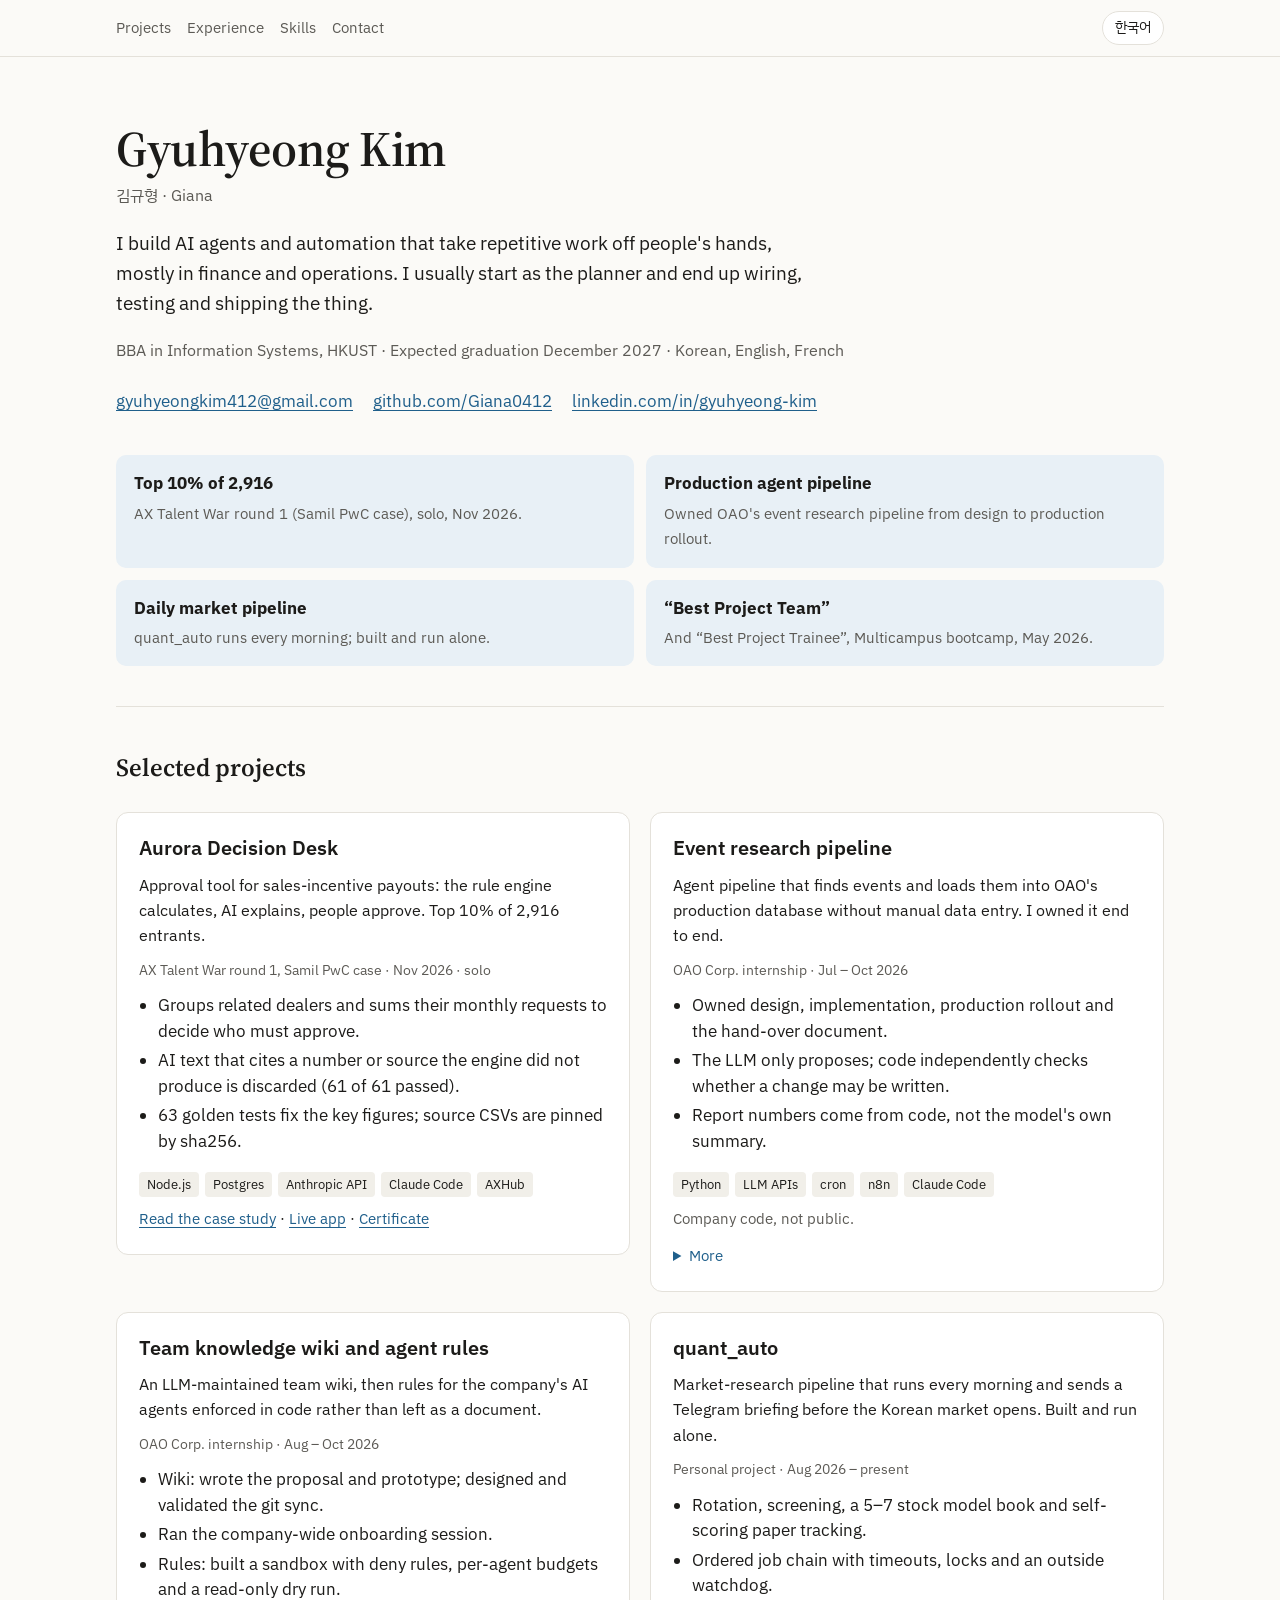
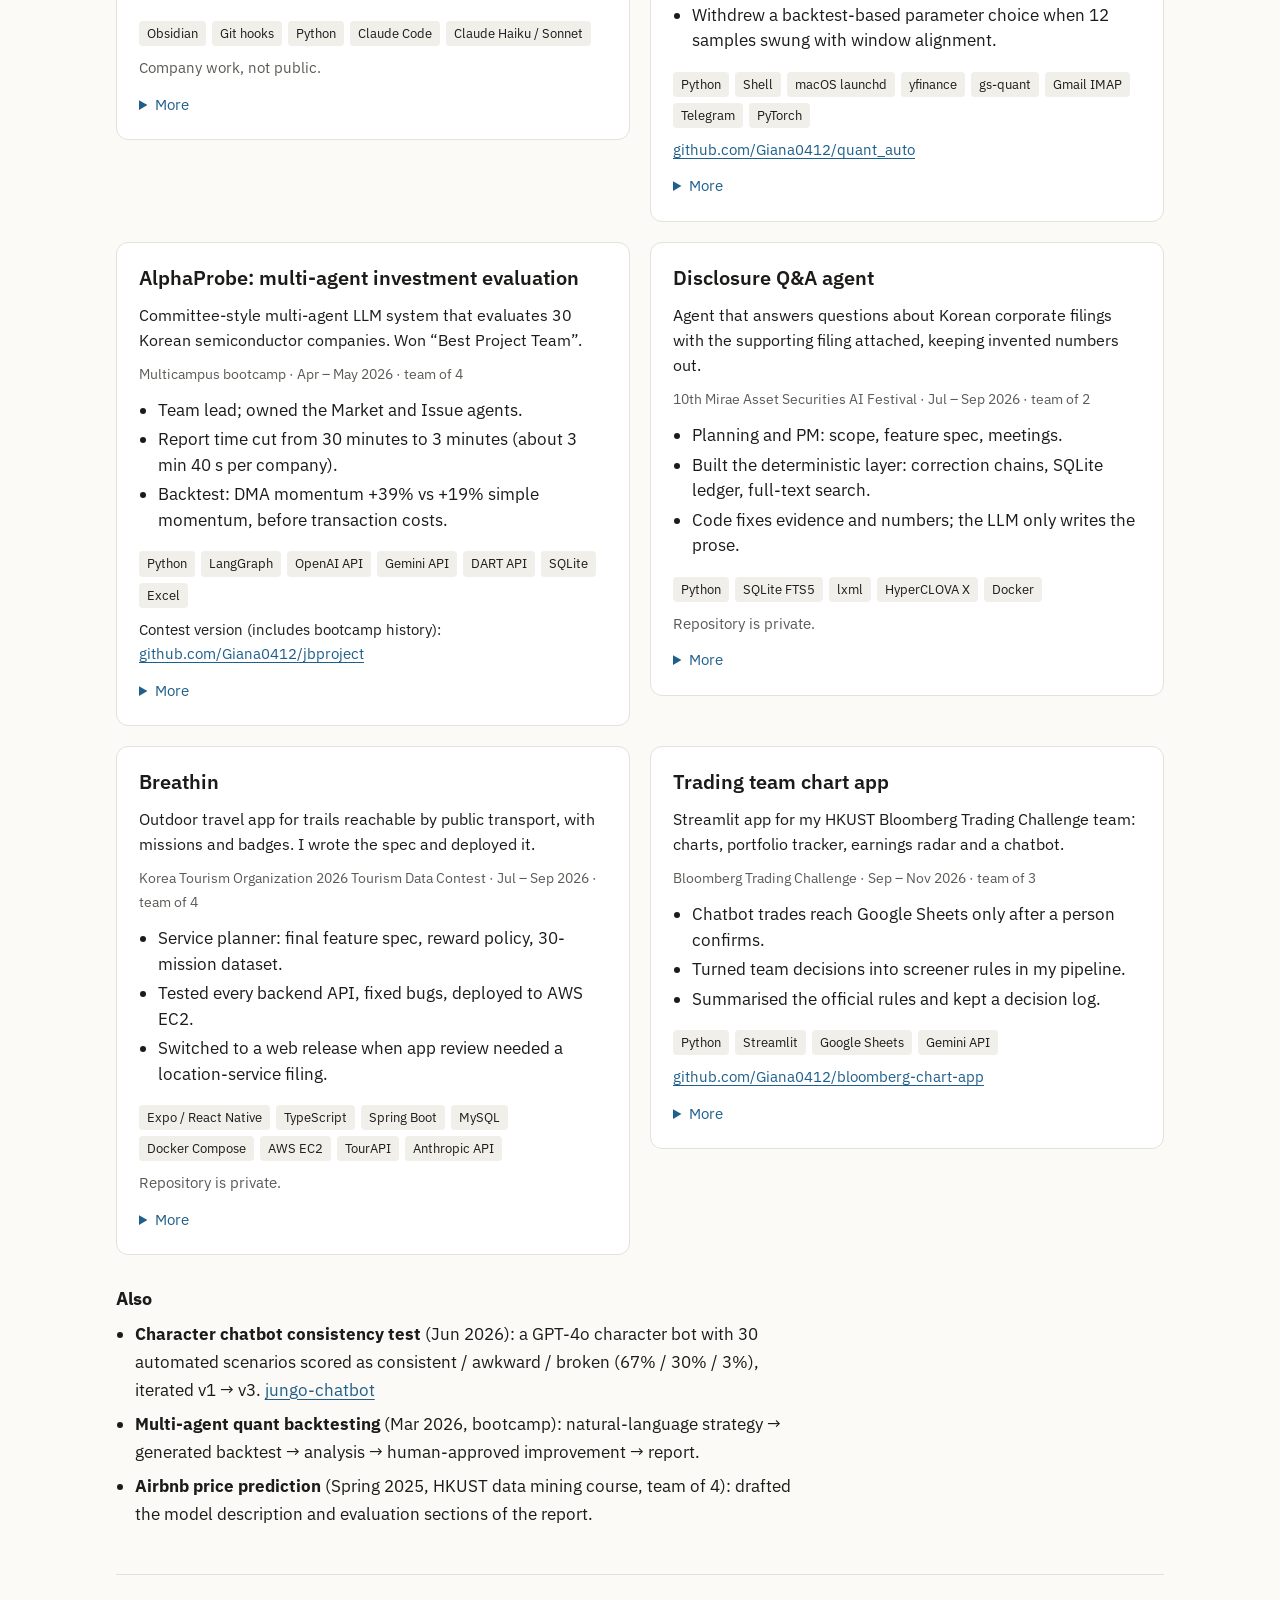
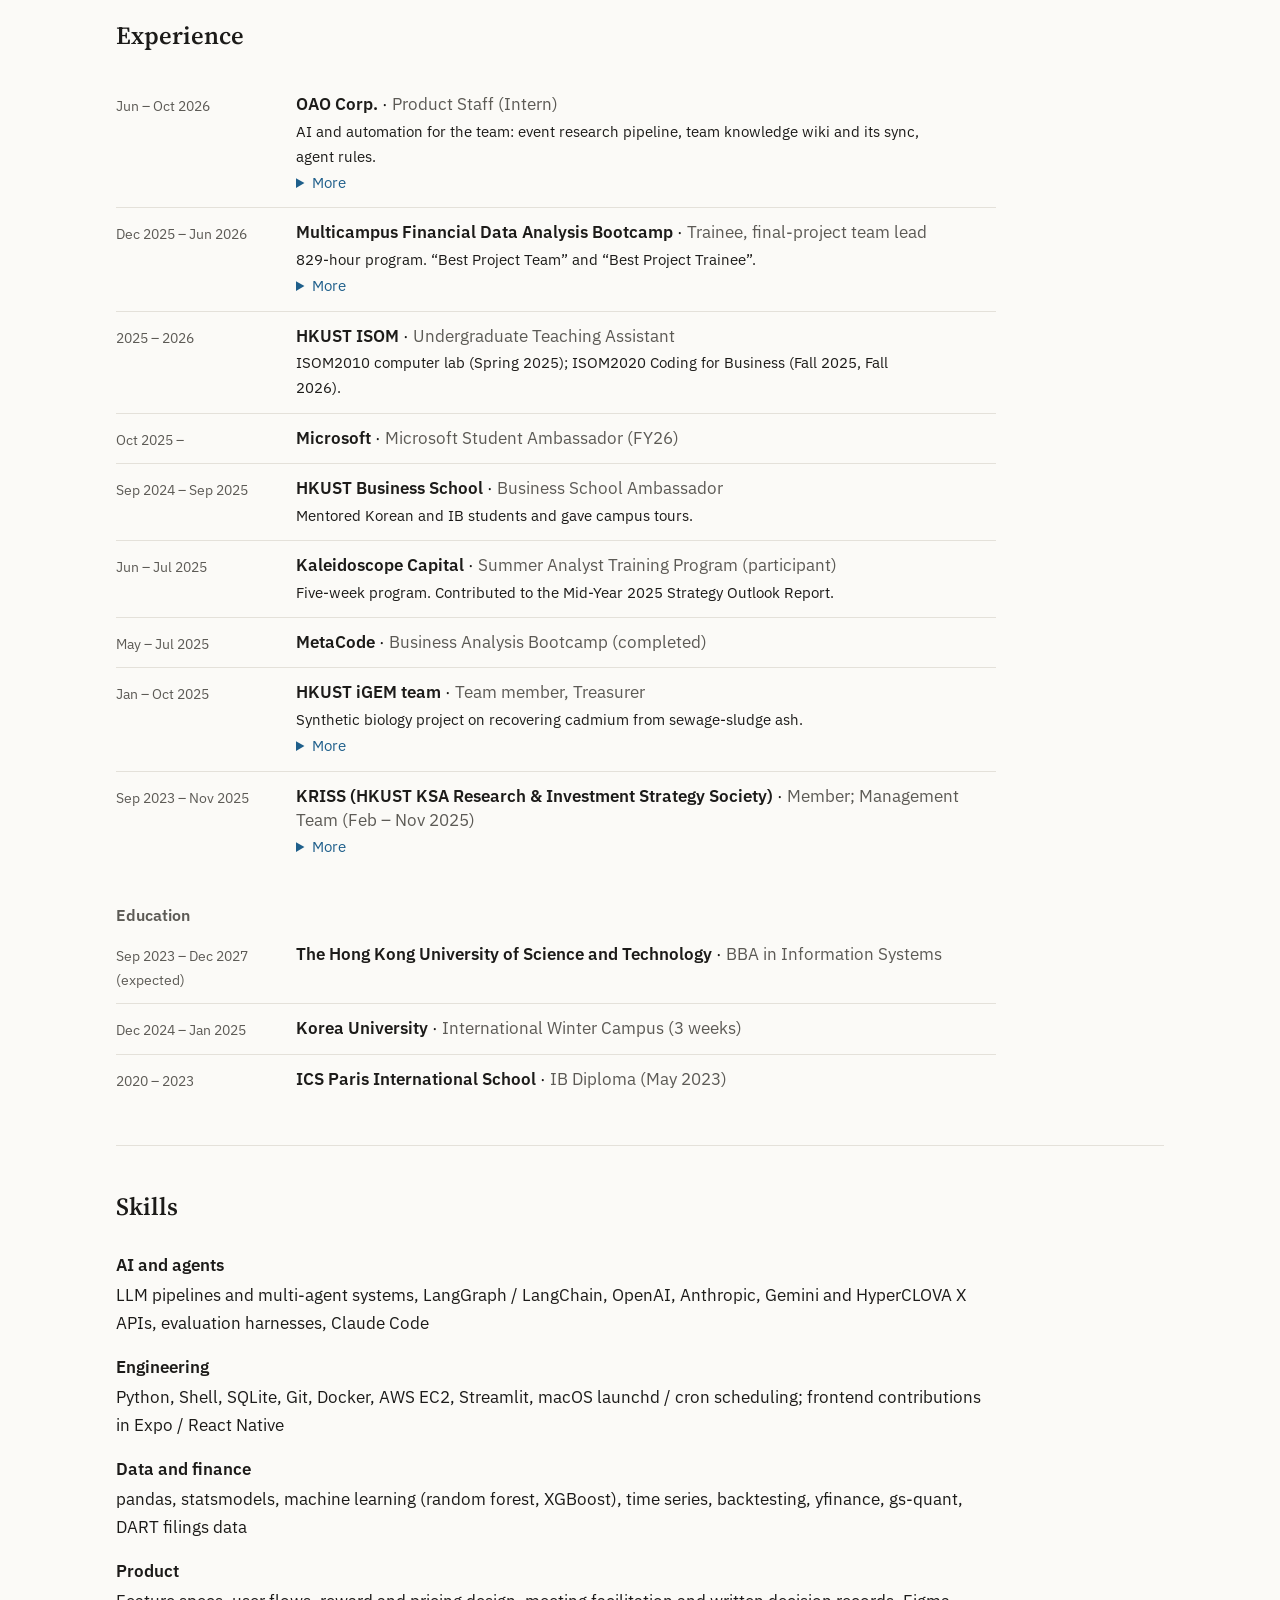
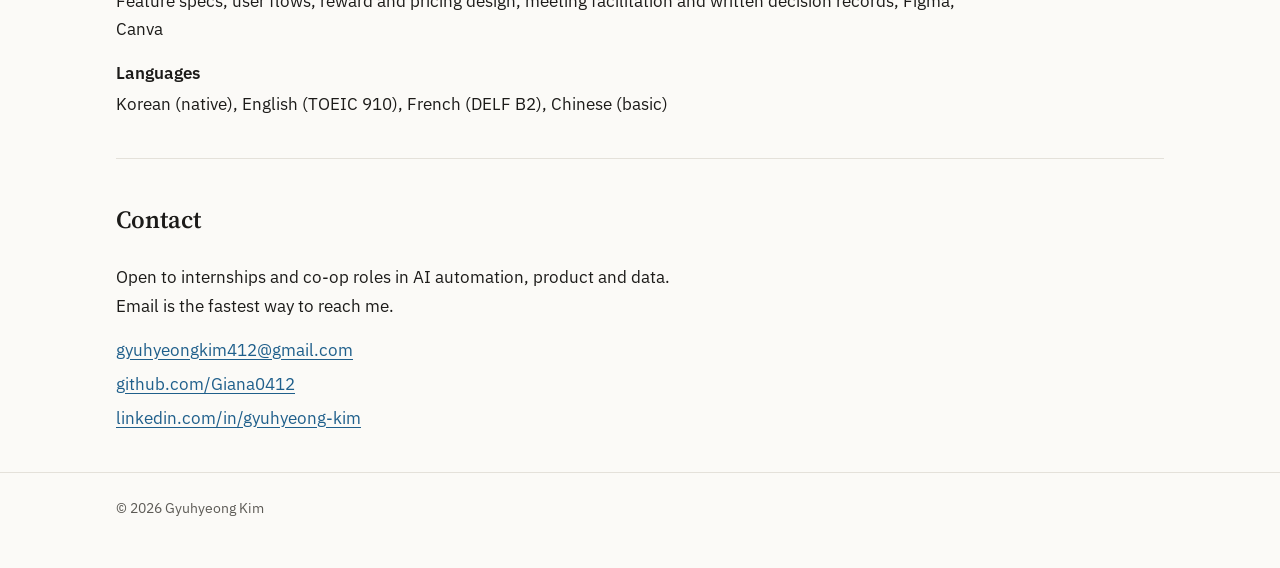
==== commit c21381fa: "Add Aurora Decision Desk (AX Talent War) case study Co-Authored-By: Claude Opus 5.5 <noreply@anthrop" ====
--- a/index.html
+++ b/index.html
@@ -61,6 +61,7 @@
 
       <section class="highlights" aria-label="Highlights">
         <ul>
+          <li><strong><span lang="en">Top 10% of 2,916</span><span lang="ko">2,916명 중 상위 10%</span></strong><span lang="en">AX Talent War round 1 (Samil PwC case), solo, Nov 2026.</span><span lang="ko">AX인재전쟁 1회차(삼일PwC 출제), 개인 참가, 2026년 11월.</span></li>
           <li><strong><span lang="en">Production agent pipeline</span><span lang="ko">프로덕션 에이전트 파이프라인</span></strong><span lang="en">Owned OAO's event research pipeline from design to production rollout.</span><span lang="ko">OAO 이벤트 리서치 파이프라인을 설계부터 프로덕션 이관까지 맡았습니다.</span></li>
           <li><strong><span lang="en">Daily market pipeline</span><span lang="ko">매일 도는 시장 파이프라인</span></strong><span lang="en">quant_auto runs every morning; built and run alone.</span><span lang="ko">quant_auto는 매일 아침 돕니다. 혼자 만들고 운영합니다.</span></li>
           <li><strong><span lang="en">“Best Project Team”</span><span lang="ko">“프로젝트 최우수팀”</span></strong><span lang="en">And “Best Project Trainee”, Multicampus bootcamp, May 2026.</span><span lang="ko">그리고 “프로젝트 최우수 훈련생”, 멀티캠퍼스 부트캠프, 2026년 5월.</span></li>
@@ -71,6 +72,22 @@
       <section id="projects" aria-labelledby="projects-h">
         <h2 id="projects-h"><span lang="en">Selected projects</span><span lang="ko">주요 프로젝트</span></h2>
         <div class="projects">
+
+          <!-- 0. Aurora Decision Desk (AX Talent War) -->
+          <article class="project">
+            <h3>Aurora Decision Desk</h3>
+            <p class="summary"><span lang="en">Approval tool for sales-incentive payouts: the rule engine calculates, AI explains, people approve. Top 10% of 2,916 entrants.</span><span lang="ko">판매장려금 지급 승인 도구. 계산은 규칙 엔진이, 설명은 AI가, 승인은 사람이 합니다. 참가자 2,916명 중 상위 10%.</span></p>
+            <p class="meta"><span lang="en">AX Talent War round 1, Samil PwC case · Nov 2026 · solo</span><span lang="ko">AX인재전쟁 온라인 1회차, 삼일PwC 출제 · 2026년 11월 · 개인 참가</span></p>
+            <ul class="points">
+              <li><span lang="en">Groups related dealers and sums their monthly requests to decide who must approve.</span><span lang="ko">관련 거래처를 묶고 월 합산액으로 승인권자를 정합니다.</span></li>
+              <li><span lang="en">AI text that cites a number or source the engine did not produce is discarded (61 of 61 passed).</span><span lang="ko">엔진에 없는 숫자·근거를 쓴 AI 문안은 버립니다(61개 중 61개 통과).</span></li>
+              <li><span lang="en">63 golden tests fix the key figures; source CSVs are pinned by sha256.</span><span lang="ko">골든 테스트 63개로 핵심 숫자를 고정하고, 원본 CSV는 sha256으로 고정했습니다.</span></li>
+            </ul>
+            <ul class="tags">
+                  <li>Node.js</li><li>Postgres</li><li>Anthropic API</li><li>Claude Code</li><li>AXHub</li>
+                </ul>
+            <p class="repo"><a href="aurora-decision-desk.html"><span lang="en">Read the case study</span><span lang="ko">케이스 스터디 보기</span></a> · <a href="https://aurora-decision-desk-pvfi.axhub.app"><span lang="en">Live app</span><span lang="ko">배포 앱</span></a> · <a href="https://axacademy.ai/axwar/cert/KYoa614kNjyVQr7mn4xbeoec"><span lang="en">Certificate</span><span lang="ko">인증서</span></a></p>
+          </article>
 
           <!-- 1. Event research pipeline -->
           <article class="project">
--- a/styles.css
+++ b/styles.css
@@ -230,7 +230,78 @@
 
 @media (min-width: 900px) {
   .projects { grid-template-columns: 1fr 1fr; align-items: start; }
-  .highlights ul { grid-template-columns: repeat(3, 1fr); }
+  .highlights ul { grid-template-columns: repeat(2, 1fr); }
+}
+
+/* Case study page */
+.back { font-size: 15px; color: var(--muted); text-decoration: none; }
+.back:hover { color: var(--text); }
+.cs-figs { display: grid; grid-template-columns: repeat(auto-fit, minmax(10em, 1fr)); gap: 1px; background: var(--line); border: 1px solid var(--line); margin: 8px 0 0; }
+.cs-figs div { background: var(--surface); padding: 14px 16px; }
+.cs-figs b { display: block; font-size: clamp(1.5rem, 3.4vw, 2rem); line-height: 1.15; white-space: nowrap; }
+.cs-figs div > span { font-size: 0.88rem; color: var(--muted); }
+.cs-figs .key { background: #ffd84a; color: #1c1b19; }
+.cs-figs .key > span { color: #46433a; }
+.route { list-style: none; margin: 0; padding: 0; display: grid; grid-template-columns: repeat(7, minmax(0, 1fr)); }
+.route li { position: relative; padding: 0 5px; min-width: 0; }
+.route .dot { height: 60px; border: 2px solid var(--text); border-radius: 10px; display: flex; align-items: center; justify-content: center; text-align: center; font-weight: 600; font-size: 0.95rem; line-height: 1.25; padding: 0 4px; background: var(--surface); position: relative; z-index: 1; }
+.route .eng .dot { background: var(--text); color: var(--bg); }
+.route .ai .dot { border-color: var(--accent); color: var(--accent); }
+.route .gate .dot { border-color: var(--accent); color: var(--accent); border-style: dashed; }
+.route .hum .dot { border-width: 3px; }
+.route li:not(:last-child)::after { content: ""; position: absolute; top: 29px; right: -5px; width: 10px; height: 2px; background: var(--muted); }
+.route .who { font-size: 0.8rem; font-weight: 600; color: var(--muted); margin-top: 10px; }
+.route .what { font-size: 0.88rem; line-height: 1.45; }
+.loopnote { color: var(--muted); font-size: 0.93rem; margin-top: 16px; }
+.legend { display: flex; flex-wrap: wrap; gap: 8px 18px; font-size: 0.88rem; color: var(--muted); list-style: none; padding: 0; margin: 8px 0 0; }
+.legend i { display: inline-block; width: 13px; height: 13px; border: 2px solid var(--text); border-radius: 3px; vertical-align: -2px; margin-right: 6px; }
+.legend .l1 { background: var(--text); }
+.legend .l2 { border-color: var(--accent); }
+.legend .l3 { border-width: 3px; }
+.cols3 { display: grid; gap: 20px; }
+.cols2 { display: grid; gap: 24px; align-items: start; }
+.cell { border-top: 3px solid var(--text); padding-top: 10px; }
+.cell p, .cell ul { font-size: 0.95rem; }
+.cell ul { padding-left: 1.1em; margin: 0; }
+.cell.c2 { border-color: var(--accent); }
+.cell.c3 { border-color: var(--line); }
+.gate-list { list-style: none; margin: 0; padding: 0; border: 1px solid var(--line); border-radius: 8px; background: var(--surface); }
+.gate-list li { padding: 9px 14px; border-top: 1px solid var(--line); font-size: 0.95rem; }
+.gate-list li:first-child { border-top: 0; }
+.gate-list b { color: var(--accent); margin-right: 10px; }
+.note { color: var(--muted); font-size: 0.9rem; }
+.bars { display: grid; gap: 14px; }
+.bar .lab { display: flex; justify-content: space-between; gap: 12px; font-size: 0.95rem; margin-bottom: 4px; }
+.bar .lab b { white-space: nowrap; font-variant-numeric: tabular-nums; }
+.track { height: 26px; background: var(--tag-bg); border-radius: 4px; overflow: hidden; }
+.fill { height: 100%; background: var(--text); }
+.fill.after { background: var(--accent); }
+.callout { background: var(--accent-soft); border-radius: 8px; padding: 12px 14px; font-size: 0.95rem; margin-top: 14px; }
+.scroll { overflow-x: auto; }
+.cs-table { border-collapse: collapse; width: 100%; font-size: 0.95rem; }
+.cs-table th, .cs-table td { text-align: left; vertical-align: top; padding: 10px 12px; border-bottom: 1px solid var(--line); }
+.cs-table th { color: var(--muted); font-size: 0.85rem; font-weight: 600; }
+.cs-table td:first-child { font-weight: 600; width: 32%; }
+.cs-links { display: grid; grid-template-columns: max-content minmax(0, 1fr); gap: 6px 20px; margin: 0; font-size: 0.95rem; }
+.cs-links dt { color: var(--muted); }
+.cs-links dd { margin: 0; }
+@media (min-width: 760px) {
+  .cols3 { grid-template-columns: repeat(3, minmax(0, 1fr)); }
+  .cols2 { grid-template-columns: repeat(2, minmax(0, 1fr)); gap: 40px; }
+}
+@media (max-width: 759px) {
+  .route { grid-template-columns: minmax(0, 1fr); }
+  .route li { display: grid; grid-template-columns: 116px minmax(0, 1fr); gap: 14px; padding: 0 0 18px; }
+  .route .dot { height: 50px; }
+  .route li:not(:last-child)::after { top: 50px; left: 57px; right: auto; width: 2px; height: 18px; }
+  .route .who { margin-top: 2px; }
+}
+@media (max-width: 560px) {
+  .cs-table thead { display: none; }
+  .cs-table tr { display: grid; padding: 10px 0; border-bottom: 1px solid var(--line); }
+  .cs-table td { display: block; border: 0; padding: 2px 0; width: auto; }
+  .cs-links { grid-template-columns: minmax(0, 1fr); }
+  .cs-links dt { margin-top: 6px; }
 }
 
 /* Korean headings: the serif has no Hangul, so use the Korean sans for consistent rendering. */
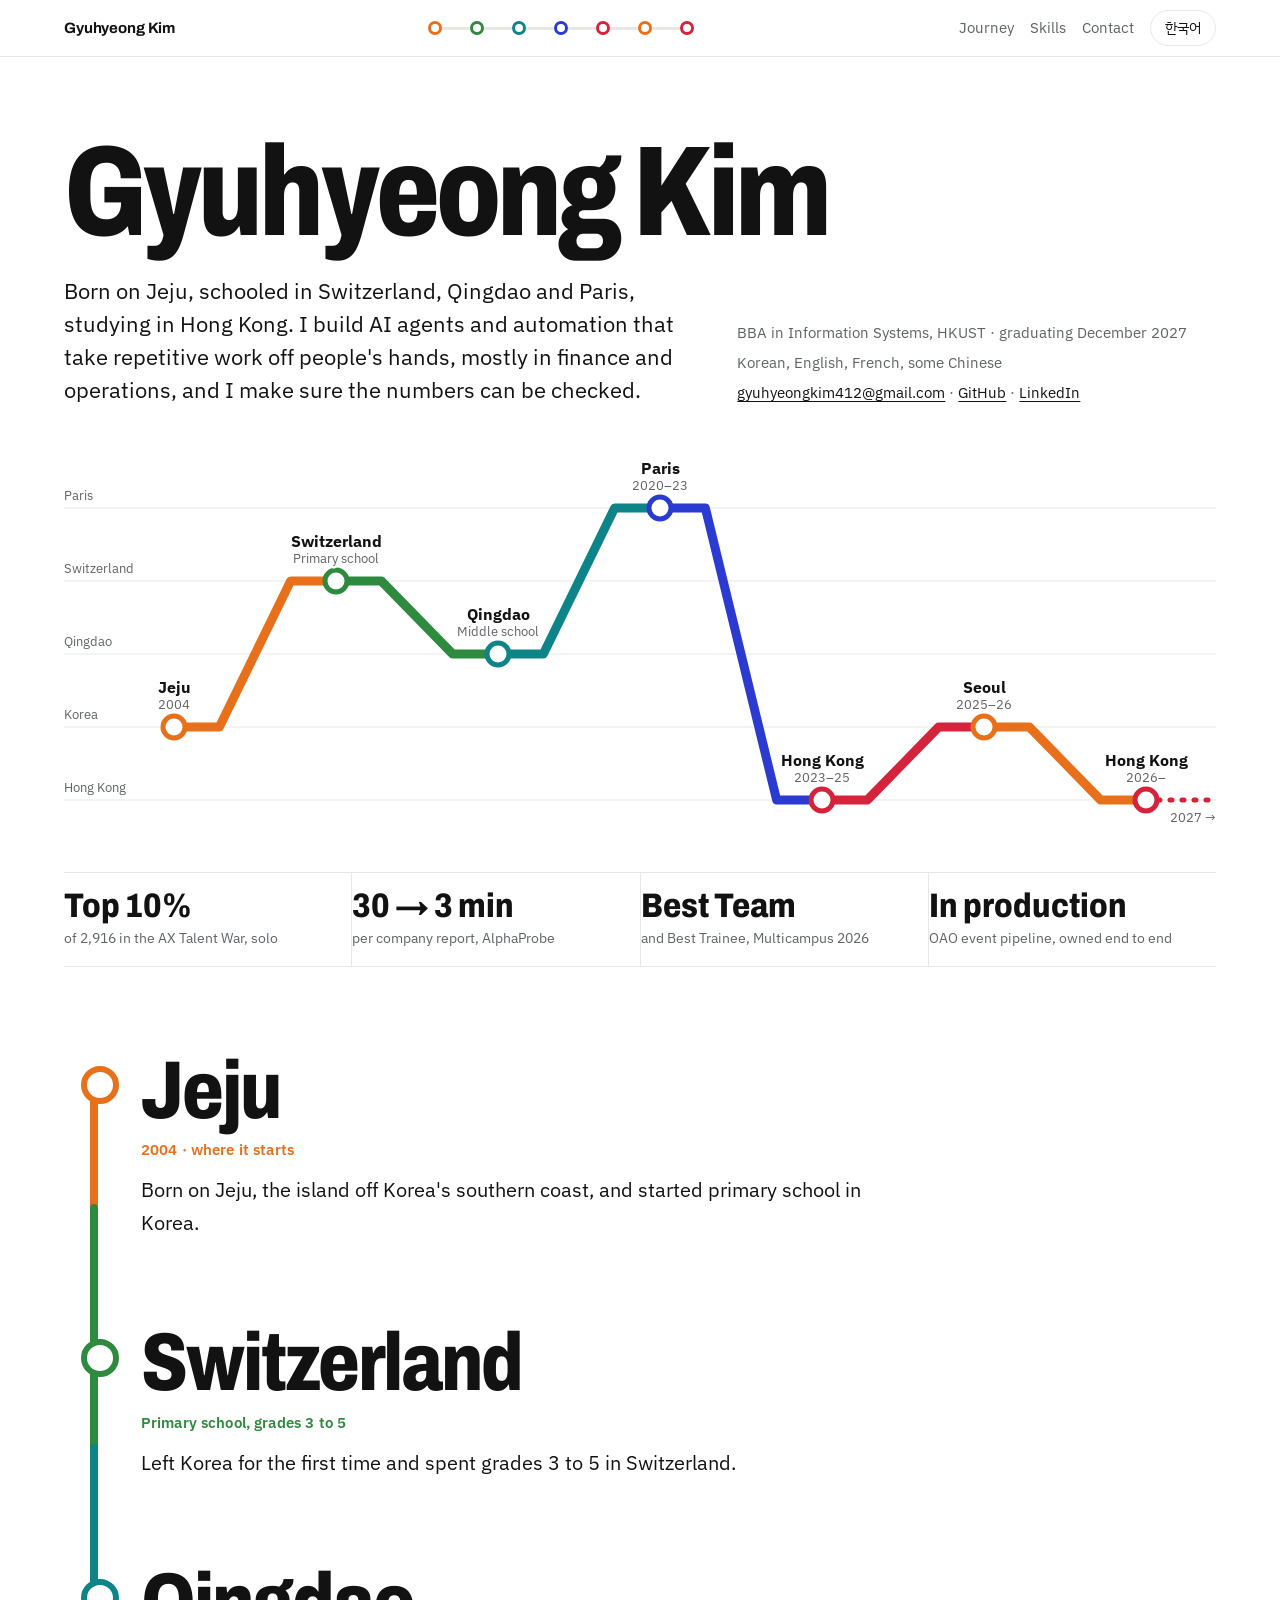
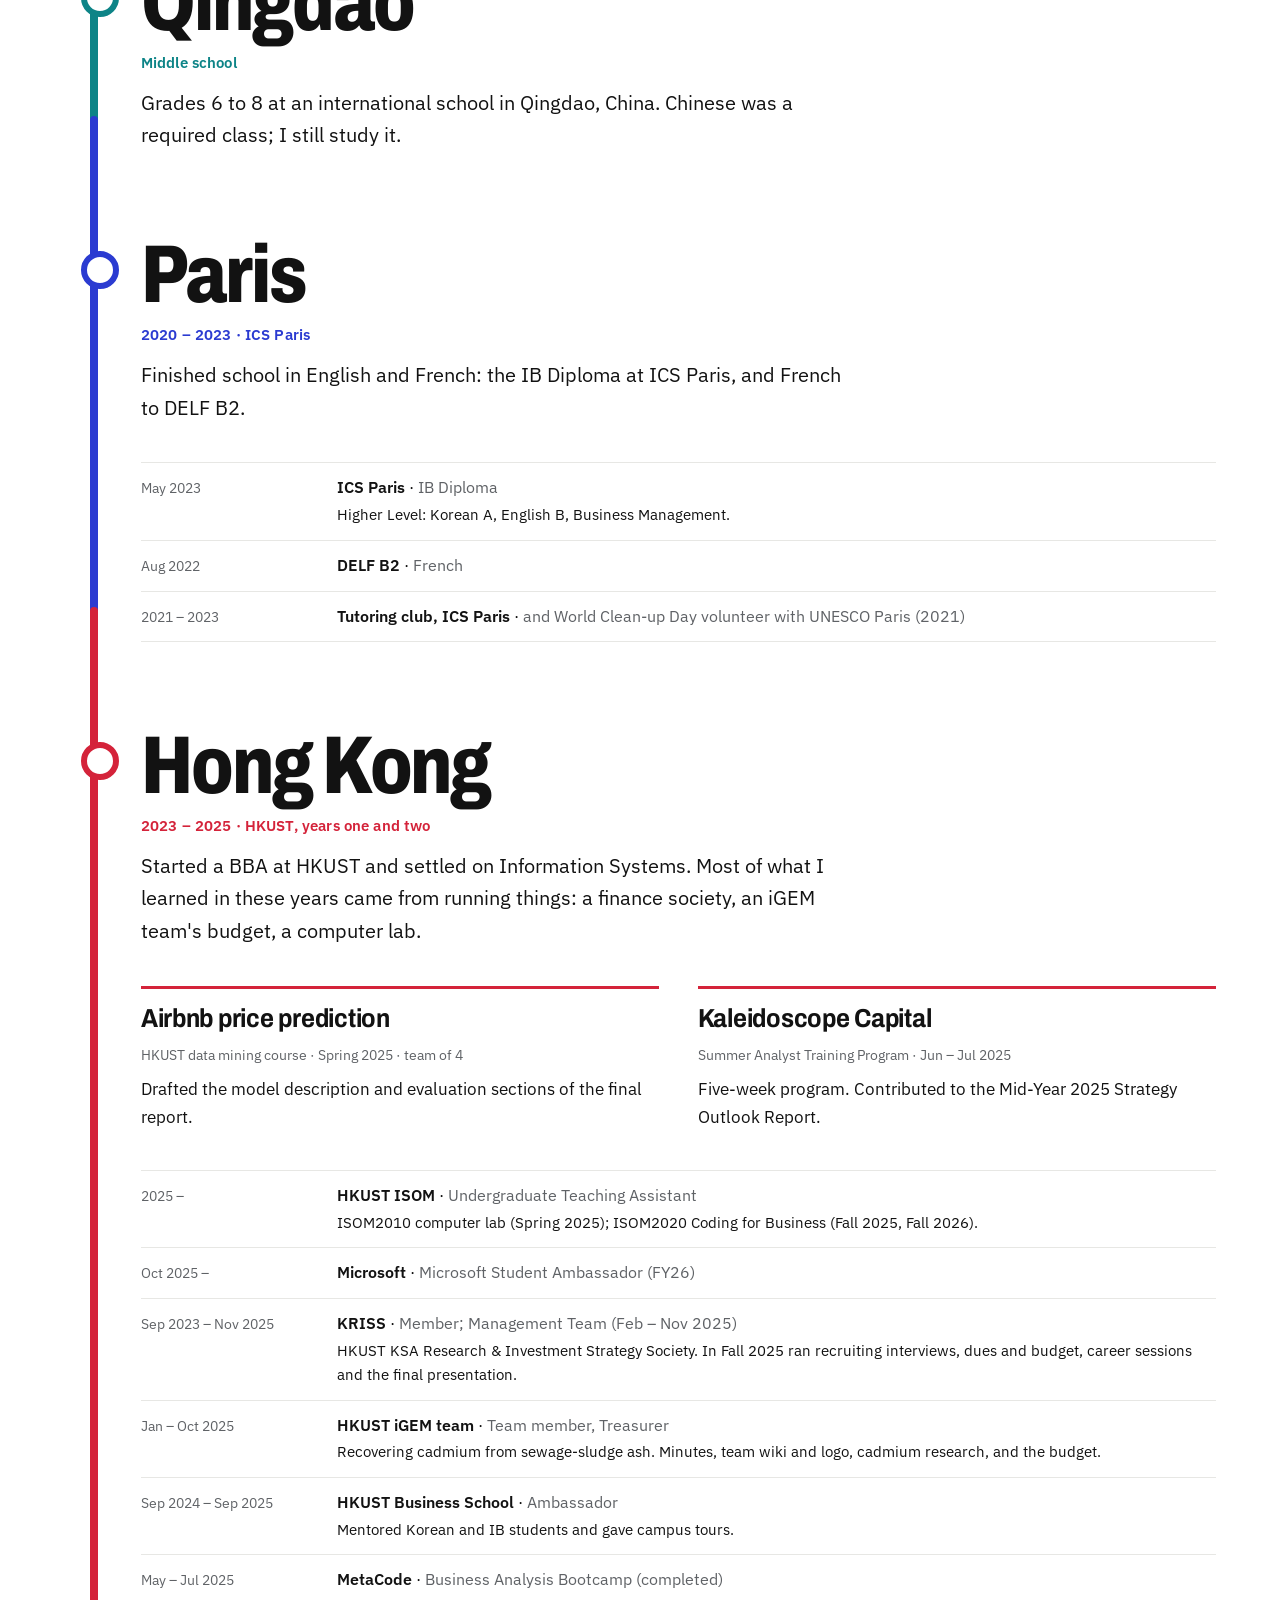
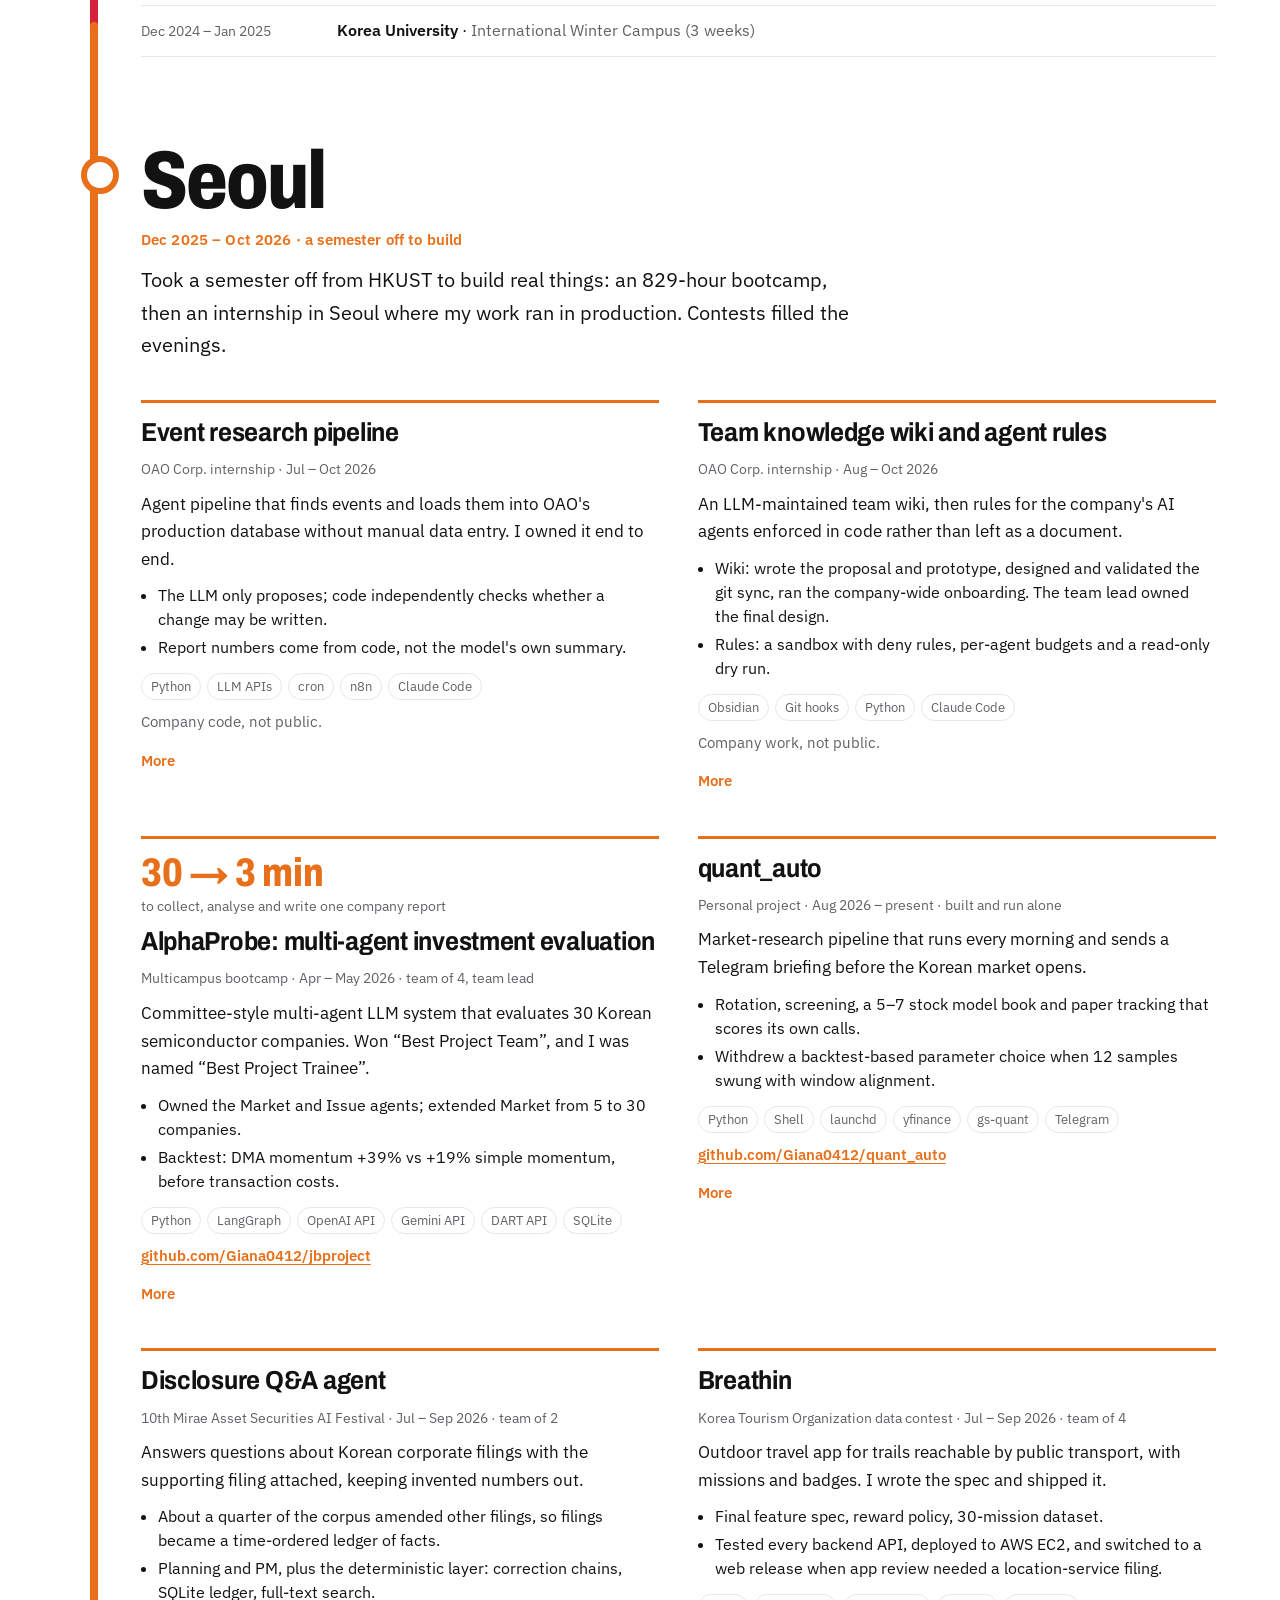
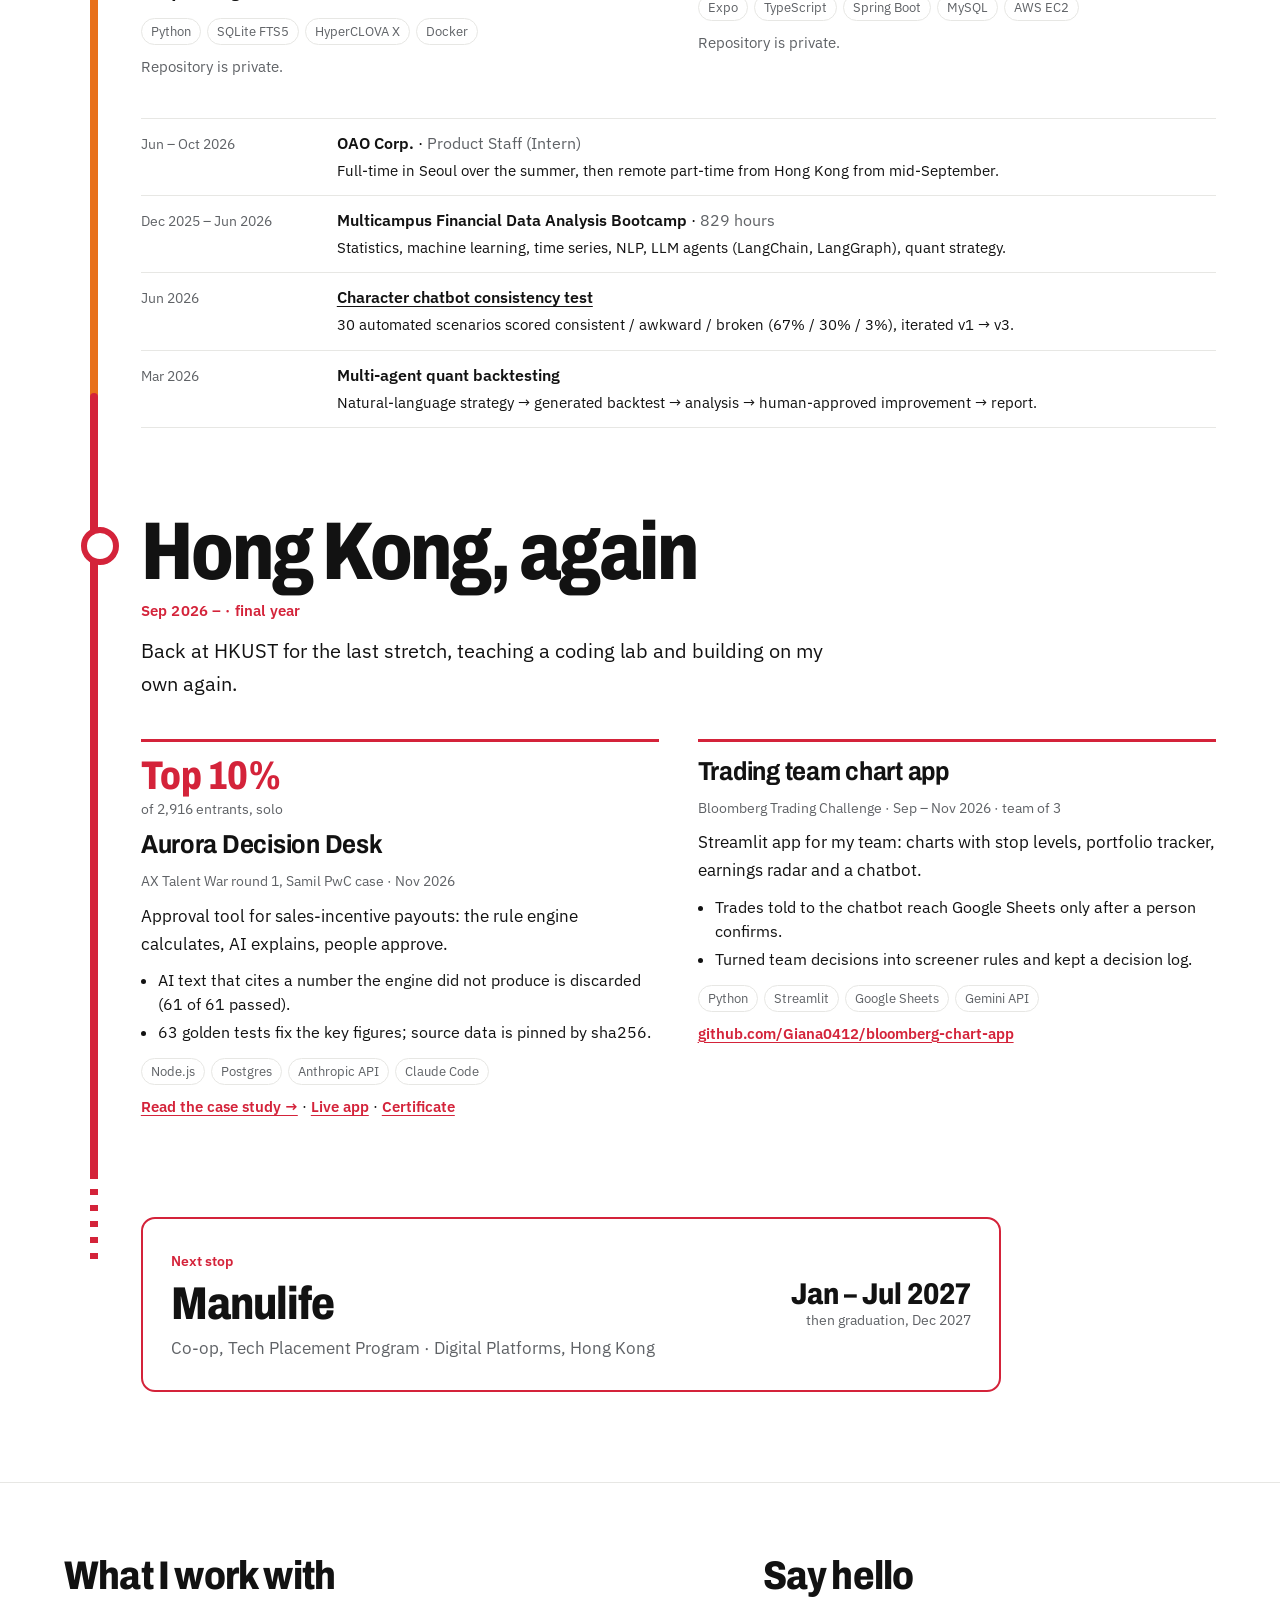
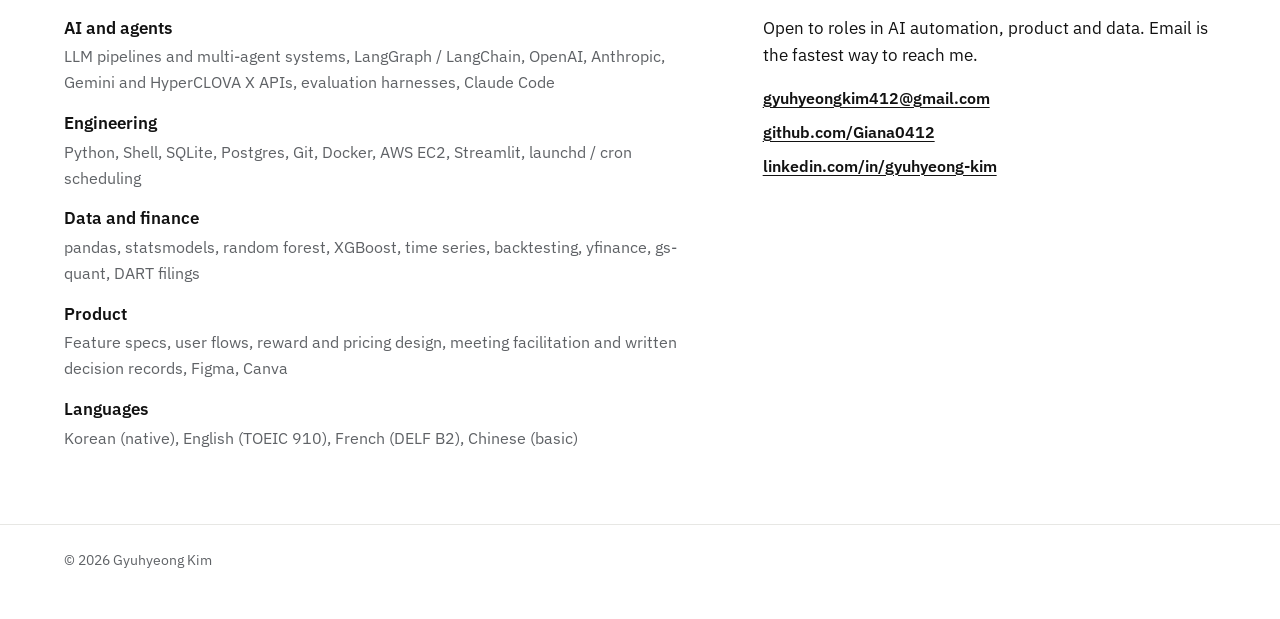
==== commit 882b9c8d: "Redesign as a journey map: Jeju → Switzerland → Qingdao → Paris → Hong Kong → Seoul → Hong Kong Co-A" ====
--- a/index.html
+++ b/index.html
@@ -2,15 +2,14 @@
 <html lang="en">
 <head>
   <meta charset="utf-8">
-  <meta name="viewport" content="width=device-width, initial-scale=1">
+  <meta name="viewport" content="width=device-width, initial-scale=1, viewport-fit=cover">
   <title>Gyuhyeong Kim</title>
-  <meta name="description" content="Gyuhyeong (Giana) Kim, Information Systems student at HKUST. I build AI agents, automation and data tools, mostly for finance and operations.">
+  <meta name="description" content="Gyuhyeong (Giana) Kim, Information Systems student at HKUST. Born on Jeju, schooled in Switzerland, Qingdao and Paris, now building AI agents and automation for finance and operations.">
   <link rel="preconnect" href="https://fonts.googleapis.com">
   <link rel="preconnect" href="https://fonts.gstatic.com" crossorigin>
-  <link href="https://fonts.googleapis.com/css2?family=IBM+Plex+Sans+KR:wght@400;600&family=IBM+Plex+Sans:wght@400;600&family=Source+Serif+4:opsz,wght@8..60,600&display=swap" rel="stylesheet">
-  <link rel="stylesheet" href="styles.css">
+  <link href="https://fonts.googleapis.com/css2?family=Archivo:wdth,wght@62..125,400..800&family=IBM+Plex+Sans+KR:wght@400;600;700&family=IBM+Plex+Sans:wght@400;600;700&display=swap" rel="stylesheet">
+  <link rel="stylesheet" href="site.css">
   <script>
-    // Apply a saved language choice before paint. Storage can be unavailable; ignore errors.
     try {
       var saved = localStorage.getItem("lang");
       if (saved === "ko" || saved === "en") document.documentElement.lang = saved;
@@ -20,558 +19,463 @@
 <body>
   <a class="skip" href="#main"><span lang="en">Skip to content</span><span lang="ko">본문으로 건너뛰기</span></a>
 
-  <header class="site-header">
+  <header class="bar gut">
     <div class="wrap">
-      <nav aria-label="Sections">
-        <ul>
-          <li><a href="#projects"><span lang="en">Projects</span><span lang="ko">프로젝트</span></a></li>
-          <li><a href="#experience"><span lang="en">Experience</span><span lang="ko">경력</span></a></li>
-          <li><a href="#skills"><span lang="en">Skills</span><span lang="ko">기술</span></a></li>
-          <li><a href="#contact"><span lang="en">Contact</span><span lang="ko">연락</span></a></li>
-        </ul>
+      <a class="me" href="#top"><span lang="en">Gyuhyeong Kim</span><span lang="ko">김규형</span></a>
+      <ol class="mini" aria-label="Route">
+        <li><a href="#jeju" style="--dc:var(--kr)" aria-label="Jeju"></a></li>
+        <li><a href="#switzerland" style="--dc:var(--ch)" aria-label="Switzerland"></a></li>
+        <li><a href="#qingdao" style="--dc:var(--qd)" aria-label="Qingdao"></a></li>
+        <li><a href="#paris" style="--dc:var(--pa)" aria-label="Paris"></a></li>
+        <li><a href="#hongkong" style="--dc:var(--hk)" aria-label="Hong Kong 2023–2025"></a></li>
+        <li><a href="#seoul" style="--dc:var(--kr)" aria-label="Seoul"></a></li>
+        <li><a href="#hongkong-now" style="--dc:var(--hk)" aria-label="Hong Kong 2026–"></a></li>
+        <li class="here-wrap"><span class="here" id="here"></span></li>
+      </ol>
+      <nav class="nav" aria-label="Sections">
+        <a href="#jeju"><span lang="en">Journey</span><span lang="ko">여정</span></a>
+        <a href="#skills"><span lang="en">Skills</span><span lang="ko">기술</span></a>
+        <a href="#contact"><span lang="en">Contact</span><span lang="ko">연락</span></a>
       </nav>
-      <button class="lang-toggle" type="button" id="lang-toggle" aria-label="한국어로 보기">
-        <span lang="en">한국어</span><span lang="ko">English</span>
-      </button>
+      <button class="lang" type="button" id="lang-toggle" aria-label="한국어로 보기"><span lang="en">한국어</span><span lang="ko">English</span></button>
     </div>
   </header>
 
   <main id="main">
-    <div class="wrap">
-
-      <!-- Hero -->
-      <div class="hero">
+    <section class="hero gut" id="top">
+      <div class="wrap">
         <h1><span lang="en">Gyuhyeong Kim</span><span lang="ko">김규형</span></h1>
-        <p class="alt-name"><span lang="en">김규형 · Giana</span><span lang="ko">Gyuhyeong (Giana) Kim</span></p>
-        <p class="lede">
-          <span lang="en">I build AI agents and automation that take repetitive work off people's hands, mostly in finance and operations. I usually start as the planner and end up wiring, testing and shipping the thing.</span>
-          <span lang="ko">반복되는 일을 AI 에이전트와 자동화로 바꾸는 일을 합니다. 주로 금융과 운영 분야입니다. 보통 기획으로 시작해서, 직접 연결하고 검증하고 배포하는 데까지 갑니다.</span>
-        </p>
-        <p class="meta">
-          <span lang="en">BBA in Information Systems, HKUST · Expected graduation December 2027 · Korean, English, French</span>
-          <span lang="ko">홍콩과학기술대학교(HKUST) 경영학부 정보시스템 전공 · 2027년 12월 졸업 예정 · 한국어, 영어, 프랑스어</span>
-        </p>
-        <ul class="links">
-          <li><a href="mailto:gyuhyeongkim412@gmail.com">gyuhyeongkim412@gmail.com</a></li>
-          <li><a href="https://github.com/Giana0412">github.com/Giana0412</a></li>
-          <li><a href="https://www.linkedin.com/in/gyuhyeong-kim">linkedin.com/in/gyuhyeong-kim</a></li>
+        <div class="sub">
+          <p class="lede">
+            <span lang="en">Born on Jeju, schooled in Switzerland, Qingdao and Paris, studying in Hong Kong. I build AI agents and automation that take repetitive work off people's hands, mostly in finance and operations, and I make sure the numbers can be checked.</span>
+            <span lang="ko">제주에서 태어나 스위스, 칭다오, 파리에서 학교를 다니고, 지금은 홍콩에서 공부합니다. 반복되는 일을 AI 에이전트와 자동화로 바꾸는 일을 합니다. 주로 금융과 운영 분야이고, 숫자는 언제나 확인할 수 있게 만듭니다.</span>
+          </p>
+          <p class="facts">
+            <span><span lang="en">BBA in Information Systems, HKUST · graduating December 2027</span><span lang="ko">HKUST 경영학부 정보시스템 전공 · 2027년 12월 졸업 예정</span></span>
+            <span><span lang="en">Korean, English, French, some Chinese</span><span lang="ko">한국어, 영어, 프랑스어, 중국어 기초</span></span>
+            <span><a href="mailto:gyuhyeongkim412@gmail.com">gyuhyeongkim412@gmail.com</a> · <a href="https://github.com/Giana0412">GitHub</a> · <a href="https://www.linkedin.com/in/gyuhyeong-kim">LinkedIn</a></span>
+          </p>
+        </div>
+        <div class="map" id="map" role="img" aria-label="Route map: Jeju, Switzerland, Qingdao, Paris, Hong Kong, Seoul, Hong Kong"></div>
+        <div class="wins">
+          <div><b><span lang="en">Top 10%</span><span lang="ko">상위 10%</span></b><span><span lang="en">of 2,916 in the AX Talent War, solo</span><span lang="ko">AX인재전쟁 2,916명 중, 개인 참가</span></span></div>
+          <div><b><span lang="en">30 → 3 min</span><span lang="ko">30분 → 3분</span></b><span><span lang="en">per company report, AlphaProbe</span><span lang="ko">기업 보고서 1건, 알파프로브</span></span></div>
+          <div><b><span lang="en">Best Team</span><span lang="ko">최우수팀</span></b><span><span lang="en">and Best Trainee, Multicampus 2026</span><span lang="ko">과 최우수 훈련생, 멀티캠퍼스 2026</span></span></div>
+          <div><b><span lang="en">In production</span><span lang="ko">프로덕션</span></b><span><span lang="en">OAO event pipeline, owned end to end</span><span lang="ko">OAO 이벤트 파이프라인, 끝까지 담당</span></span></div>
+        </div>
+      </div>
+    </section>
+
+    <!-- Jeju -->
+    <section class="stop gut" id="jeju" data-city="kr" data-name-en="Jeju" data-name-ko="제주">
+      <div class="wrap">
+        <h2><span lang="en">Jeju</span><span lang="ko">제주</span></h2>
+        <span class="when"><span lang="en">2004 · where it starts</span><span lang="ko">2004 · 시작</span></span>
+        <p class="intro"><span lang="en">Born on Jeju, the island off Korea's southern coast, and started primary school in Korea.</span><span lang="ko">한국 남쪽 섬 제주에서 태어나 초등학교 2학년까지 한국에서 다녔습니다.</span></p>
+      </div>
+    </section>
+
+    <!-- Switzerland -->
+    <section class="stop gut" id="switzerland" data-city="ch" data-name-en="Switzerland" data-name-ko="스위스">
+      <div class="wrap">
+        <h2><span lang="en">Switzerland</span><span lang="ko">스위스</span></h2>
+        <span class="when"><span lang="en">Primary school, grades 3 to 5</span><span lang="ko">초등학교 3 ~ 5학년</span></span>
+        <p class="intro"><span lang="en">Left Korea for the first time and spent grades 3 to 5 in Switzerland.</span><span lang="ko">처음으로 한국을 떠나 초등학교 3학년부터 5학년까지 스위스에서 지냈습니다.</span></p>
+      </div>
+    </section>
+
+    <!-- Qingdao -->
+    <section class="stop gut" id="qingdao" data-city="qd" data-name-en="Qingdao" data-name-ko="칭다오">
+      <div class="wrap">
+        <h2><span lang="en">Qingdao</span><span lang="ko">칭다오</span></h2>
+        <span class="when"><span lang="en">Middle school</span><span lang="ko">중학교 시절</span></span>
+        <p class="intro"><span lang="en">Grades 6 to 8 at an international school in Qingdao, China. Chinese was a required class; I still study it.</span><span lang="ko">초6부터 중2까지 중국 칭다오의 국제학교를 다녔습니다. 중국어가 필수 수업이었고, 지금도 공부하고 있습니다.</span></p>
+      </div>
+    </section>
+
+    <!-- Paris -->
+    <section class="stop gut" id="paris" data-city="pa" data-name-en="Paris" data-name-ko="파리">
+      <div class="wrap">
+        <h2><span lang="en">Paris</span><span lang="ko">파리</span></h2>
+        <span class="when"><span lang="en">2020 – 2023 · ICS Paris</span><span lang="ko">2020 – 2023 · ICS Paris</span></span>
+        <p class="intro"><span lang="en">Finished school in English and French: the IB Diploma at ICS Paris, and French to DELF B2.</span><span lang="ko">영어와 프랑스어로 학교를 마쳤습니다. ICS Paris에서 IB 디플로마를 받고, 프랑스어는 DELF B2까지 땄습니다.</span></p>
+        <ul class="log">
+          <li><span class="d"><span lang="en">May 2023</span><span lang="ko">2023.05</span></span><div><b>ICS Paris</b> · <span class="r"><span lang="en">IB Diploma</span><span lang="ko">IB 디플로마</span></span><p><span lang="en">Higher Level: Korean A, English B, Business Management.</span><span lang="ko">HL: 한국어 A, 영어 B, 경영.</span></p></div></li>
+          <li><span class="d"><span lang="en">Aug 2022</span><span lang="ko">2022.08</span></span><div><b>DELF B2</b> · <span class="r"><span lang="en">French</span><span lang="ko">프랑스어</span></span></div></li>
+          <li><span class="d"><span lang="en">2021 – 2023</span><span lang="ko">2021 ~ 2023</span></span><div><b><span lang="en">Tutoring club, ICS Paris</span><span lang="ko">ICS Paris 튜터링 클럽</span></b> · <span class="r"><span lang="en">and World Clean-up Day volunteer with UNESCO Paris (2021)</span><span lang="ko">UNESCO 파리 World Clean-up Day 봉사(2021)</span></span></div></li>
         </ul>
       </div>
-
-
-      <section class="highlights" aria-label="Highlights">
-        <ul>
-          <li><strong><span lang="en">Top 10% of 2,916</span><span lang="ko">2,916명 중 상위 10%</span></strong><span lang="en">AX Talent War round 1 (Samil PwC case), solo, Nov 2026.</span><span lang="ko">AX인재전쟁 1회차(삼일PwC 출제), 개인 참가, 2026년 11월.</span></li>
-          <li><strong><span lang="en">Production agent pipeline</span><span lang="ko">프로덕션 에이전트 파이프라인</span></strong><span lang="en">Owned OAO's event research pipeline from design to production rollout.</span><span lang="ko">OAO 이벤트 리서치 파이프라인을 설계부터 프로덕션 이관까지 맡았습니다.</span></li>
-          <li><strong><span lang="en">Daily market pipeline</span><span lang="ko">매일 도는 시장 파이프라인</span></strong><span lang="en">quant_auto runs every morning; built and run alone.</span><span lang="ko">quant_auto는 매일 아침 돕니다. 혼자 만들고 운영합니다.</span></li>
-          <li><strong><span lang="en">“Best Project Team”</span><span lang="ko">“프로젝트 최우수팀”</span></strong><span lang="en">And “Best Project Trainee”, Multicampus bootcamp, May 2026.</span><span lang="ko">그리고 “프로젝트 최우수 훈련생”, 멀티캠퍼스 부트캠프, 2026년 5월.</span></li>
+    </section>
+
+    <!-- Hong Kong 2023–2025 -->
+    <section class="stop gut" id="hongkong" data-city="hk" data-name-en="Hong Kong" data-name-ko="홍콩">
+      <div class="wrap">
+        <h2><span lang="en">Hong Kong</span><span lang="ko">홍콩</span></h2>
+        <span class="when"><span lang="en">2023 – 2025 · HKUST, years one and two</span><span lang="ko">2023 – 2025 · HKUST 1, 2학년</span></span>
+        <p class="intro"><span lang="en">Started a BBA at HKUST and settled on Information Systems. Most of what I learned in these years came from running things: a finance society, an iGEM team's budget, a computer lab.</span><span lang="ko">HKUST 경영학부에 들어가 정보시스템을 전공으로 정했습니다. 이 시기에 배운 것은 대부분 무언가를 운영하면서 얻었습니다. 금융 학회, iGEM 팀 예산, 컴퓨터랩.</span></p>
+        <div class="works">
+          <article class="work">
+            <h3><span lang="en">Airbnb price prediction</span><span lang="ko">Airbnb 가격 예측</span></h3>
+            <p class="meta"><span lang="en">HKUST data mining course · Spring 2025 · team of 4</span><span lang="ko">HKUST 데이터 마이닝 수업 · 2025년 봄 · 4인 팀</span></p>
+            <p><span lang="en">Drafted the model description and evaluation sections of the final report.</span><span lang="ko">기말 보고서의 모델 설명과 성능 평가 파트 초안을 썼습니다.</span></p>
+          </article>
+          <article class="work">
+            <h3>Kaleidoscope Capital</h3>
+            <p class="meta"><span lang="en">Summer Analyst Training Program · Jun – Jul 2025</span><span lang="ko">Summer Analyst Training Program · 2025년 6 ~ 7월</span></p>
+            <p><span lang="en">Five-week program. Contributed to the Mid-Year 2025 Strategy Outlook Report.</span><span lang="ko">5주 프로그램. Mid-Year 2025 Strategy Outlook Report 작성에 참여했습니다.</span></p>
+          </article>
+        </div>
+        <ul class="log">
+          <li><span class="d"><span lang="en">2025 –</span><span lang="ko">2025 ~</span></span><div><b>HKUST ISOM</b> · <span class="r"><span lang="en">Undergraduate Teaching Assistant</span><span lang="ko">학부 조교</span></span><p><span lang="en">ISOM2010 computer lab (Spring 2025); ISOM2020 Coding for Business (Fall 2025, Fall 2026).</span><span lang="ko">ISOM2010 컴퓨터랩(2025 봄), ISOM2020 Coding for Business(2025 가을, 2026 가을).</span></p></div></li>
+          <li><span class="d"><span lang="en">Oct 2025 –</span><span lang="ko">2025.10 ~</span></span><div><b>Microsoft</b> · <span class="r">Microsoft Student Ambassador (FY26)</span></div></li>
+          <li><span class="d"><span lang="en">Sep 2023 – Nov 2025</span><span lang="ko">2023.09 ~ 2025.11</span></span><div><b>KRISS</b> · <span class="r"><span lang="en">Member; Management Team (Feb – Nov 2025)</span><span lang="ko">회원, 운영진 (2025.02 ~ 11)</span></span><p><span lang="en">HKUST KSA Research &amp; Investment Strategy Society. In Fall 2025 ran recruiting interviews, dues and budget, career sessions and the final presentation.</span><span lang="ko">HKUST 한인학생회 금융 학회. 2025 가을에 신입 면접, 회비·예산, 커리어세션, 학기말 파이널 발표를 맡았습니다.</span></p></div></li>
+          <li><span class="d"><span lang="en">Jan – Oct 2025</span><span lang="ko">2025.01 ~ 10</span></span><div><b><span lang="en">HKUST iGEM team</span><span lang="ko">HKUST iGEM 팀</span></b> · <span class="r"><span lang="en">Team member, Treasurer</span><span lang="ko">팀원, 재무 담당</span></span><p><span lang="en">Recovering cadmium from sewage-sludge ash. Minutes, team wiki and logo, cadmium research, and the budget.</span><span lang="ko">하수 슬러지 소각재에서 카드뮴을 회수하는 합성생물학 프로젝트. 서기, 팀 위키와 로고, 카드뮴 조사, 예산 관리.</span></p></div></li>
+          <li><span class="d"><span lang="en">Sep 2024 – Sep 2025</span><span lang="ko">2024.09 ~ 2025.09</span></span><div><b><span lang="en">HKUST Business School</span><span lang="ko">HKUST 경영대</span></b> · <span class="r"><span lang="en">Ambassador</span><span lang="ko">학생 홍보대사</span></span><p><span lang="en">Mentored Korean and IB students and gave campus tours.</span><span lang="ko">한국·IB 출신 학생 멘토링, 캠퍼스 투어.</span></p></div></li>
+          <li><span class="d"><span lang="en">May – Jul 2025</span><span lang="ko">2025.05 ~ 07</span></span><div><b>MetaCode</b> · <span class="r"><span lang="en">Business Analysis Bootcamp (completed)</span><span lang="ko">Business Analysis Bootcamp 수료</span></span></div></li>
+          <li><span class="d"><span lang="en">Dec 2024 – Jan 2025</span><span lang="ko">2024.12 ~ 2025.01</span></span><div><b><span lang="en">Korea University</span><span lang="ko">고려대학교</span></b> · <span class="r"><span lang="en">International Winter Campus (3 weeks)</span><span lang="ko">International Winter Campus (3주)</span></span></div></li>
         </ul>
-      </section>
-
-      <!-- Projects -->
-      <section id="projects" aria-labelledby="projects-h">
-        <h2 id="projects-h"><span lang="en">Selected projects</span><span lang="ko">주요 프로젝트</span></h2>
-        <div class="projects">
-
-          <!-- 0. Aurora Decision Desk (AX Talent War) -->
-          <article class="project">
-            <h3>Aurora Decision Desk</h3>
-            <p class="summary"><span lang="en">Approval tool for sales-incentive payouts: the rule engine calculates, AI explains, people approve. Top 10% of 2,916 entrants.</span><span lang="ko">판매장려금 지급 승인 도구. 계산은 규칙 엔진이, 설명은 AI가, 승인은 사람이 합니다. 참가자 2,916명 중 상위 10%.</span></p>
-            <p class="meta"><span lang="en">AX Talent War round 1, Samil PwC case · Nov 2026 · solo</span><span lang="ko">AX인재전쟁 온라인 1회차, 삼일PwC 출제 · 2026년 11월 · 개인 참가</span></p>
-            <ul class="points">
-              <li><span lang="en">Groups related dealers and sums their monthly requests to decide who must approve.</span><span lang="ko">관련 거래처를 묶고 월 합산액으로 승인권자를 정합니다.</span></li>
-              <li><span lang="en">AI text that cites a number or source the engine did not produce is discarded (61 of 61 passed).</span><span lang="ko">엔진에 없는 숫자·근거를 쓴 AI 문안은 버립니다(61개 중 61개 통과).</span></li>
-              <li><span lang="en">63 golden tests fix the key figures; source CSVs are pinned by sha256.</span><span lang="ko">골든 테스트 63개로 핵심 숫자를 고정하고, 원본 CSV는 sha256으로 고정했습니다.</span></li>
-            </ul>
-            <ul class="tags">
-                  <li>Node.js</li><li>Postgres</li><li>Anthropic API</li><li>Claude Code</li><li>AXHub</li>
-                </ul>
-            <p class="repo"><a href="aurora-decision-desk.html"><span lang="en">Read the case study</span><span lang="ko">케이스 스터디 보기</span></a> · <a href="https://aurora-decision-desk-pvfi.axhub.app"><span lang="en">Live app</span><span lang="ko">배포 앱</span></a> · <a href="https://axacademy.ai/axwar/cert/KYoa614kNjyVQr7mn4xbeoec"><span lang="en">Certificate</span><span lang="ko">인증서</span></a></p>
-          </article>
-
-          <!-- 1. Event research pipeline -->
-          <article class="project">
+      </div>
+    </section>
+
+    <!-- Seoul -->
+    <section class="stop gut" id="seoul" data-city="kr" data-name-en="Seoul" data-name-ko="서울">
+      <div class="wrap">
+        <h2><span lang="en">Seoul</span><span lang="ko">서울</span></h2>
+        <span class="when"><span lang="en">Dec 2025 – Oct 2026 · a semester off to build</span><span lang="ko">2025.12 – 2026.10 · 만들기 위한 휴학</span></span>
+        <p class="intro"><span lang="en">Took a semester off from HKUST to build real things: an 829-hour bootcamp, then an internship in Seoul where my work ran in production. Contests filled the evenings.</span><span lang="ko">진짜로 돌아가는 것을 만들려고 HKUST를 한 학기 쉬었습니다. 829시간 부트캠프를 마치고, 서울 인턴십에서 만든 것이 프로덕션에서 돌았습니다. 저녁에는 공모전을 했습니다.</span></p>
+        <div class="works">
+
+          <article class="work">
             <h3><span lang="en">Event research pipeline</span><span lang="ko">이벤트 리서치 파이프라인</span></h3>
-            <p class="summary"><span lang="en">Agent pipeline that finds events and loads them into OAO's production database without manual data entry. I owned it end to end.</span><span lang="ko">대회·행사 정보를 사람 손 없이 찾아 OAO 프로덕션 DB에 채우는 에이전트 파이프라인. 처음부터 끝까지 맡았습니다.</span></p>
             <p class="meta"><span lang="en">OAO Corp. internship · Jul – Oct 2026</span><span lang="ko">OAO 인턴 · 2026년 7월 ~ 10월</span></p>
-            <ul class="points">
-              <li><span lang="en">Owned design, implementation, production rollout and the hand-over document.</span><span lang="ko">설계, 구현, 프로덕션 이관, 운영 인계 문서까지 맡았습니다.</span></li>
+            <p><span lang="en">Agent pipeline that finds events and loads them into OAO's production database without manual data entry. I owned it end to end.</span><span lang="ko">대회·행사 정보를 사람 손 없이 찾아 OAO 프로덕션 DB에 채우는 에이전트 파이프라인. 처음부터 끝까지 맡았습니다.</span></p>
+            <ul class="pts">
               <li><span lang="en">The LLM only proposes; code independently checks whether a change may be written.</span><span lang="ko">LLM은 제안만 하고, 반영 여부는 코드가 따로 확인합니다.</span></li>
               <li><span lang="en">Report numbers come from code, not the model's own summary.</span><span lang="ko">리포트 숫자는 모델의 자기보고가 아니라 코드 집계입니다.</span></li>
             </ul>
-            <ul class="tags">
-                  <li>Python</li><li>LLM APIs</li><li>cron</li><li>n8n</li><li>Claude Code</li>
-                </ul>
-            <p class="repo"><span class="private"><span lang="en">Company code, not public.</span><span lang="ko">회사 코드라 공개하지 않습니다.</span></span></p>
+            <ul class="tags"><li>Python</li><li>LLM APIs</li><li>cron</li><li>n8n</li><li>Claude Code</li></ul>
+            <p class="repo"><span class="priv"><span lang="en">Company code, not public.</span><span lang="ko">회사 코드라 공개하지 않습니다.</span></span></p>
             <details>
               <summary><span lang="en">More</span><span lang="ko">자세히</span></summary>
               <dl>
-              <dt><span lang="en">What</span><span lang="ko">무엇</span></dt>
-              <dd>
-                <span lang="en">An agent pipeline that finds competitions and events, enriches them with organizer details, and loads them into the company's production database without manual data entry. Stages: discover → enrich → org-enrich → adjudicate.</span>
-                <span lang="ko">대회·행사 정보를 사람 손 없이 찾아 주최사 정보까지 보강한 뒤 회사 프로덕션 DB에 채우는 에이전트 파이프라인. 단계는 discover → enrich → org-enrich → adjudicate.</span>
-              </dd>
-              <dt><span lang="en">Role</span><span lang="ko">역할</span></dt>
-              <dd>
-                <span lang="en">Owned it end to end: design, implementation, production rollout, and the operations hand-over document at the end of the internship.</span>
-                <span lang="ko">설계, 구현, 프로덕션 이관, 인턴 종료 때의 운영 인계 문서까지 처음부터 끝까지 맡았습니다.</span>
-              </dd>
-              <dt><span lang="en">How</span><span lang="ko">어떻게</span></dt>
-              <dd>
-                <ul>
-                  <li lang="en">Started as an n8n workflow, then rebuilt it as a scheduled Python pipeline.</li>
+                <dt><span lang="en">What</span><span lang="ko">무엇</span></dt>
+                <dd><span lang="en">Finds competitions and events, enriches them with organizer details, and loads them into the company's production database. Stages: discover → enrich → org-enrich → adjudicate.</span><span lang="ko">대회·행사 정보를 찾아 주최사 정보까지 보강한 뒤 회사 프로덕션 DB에 채웁니다. 단계는 discover → enrich → org-enrich → adjudicate.</span></dd>
+                <dt><span lang="en">How</span><span lang="ko">어떻게</span></dt>
+                <dd><ul>
+                  <li lang="en">Started as an n8n workflow, then rebuilt as a scheduled Python pipeline.</li>
                   <li lang="ko">n8n 워크플로로 시작했다가 스케줄로 도는 Python 파이프라인으로 다시 만들었습니다.</li>
-                  <li lang="en">Rule: the LLM only proposes; code independently checks whether a change may be written. Report numbers come from code, not from the model's own summary.</li>
-                  <li lang="ko">원칙: LLM은 제안만 하고, 반영해도 되는지는 코드가 따로 확인한다. 리포트 숫자는 모델의 자기보고가 아니라 코드 집계로 낸다.</li>
                   <li lang="en">A fix counted as done only after the job ran cleanly several days in a row.</li>
                   <li lang="ko">고친 직후가 아니라 며칠 연속 정상 동작을 확인한 뒤에 완료로 처리했습니다.</li>
-                </ul>
-              </dd>
-            </dl>
+                  <li lang="en">Owned design, implementation, production rollout and the operations hand-over document.</li>
+                  <li lang="ko">설계, 구현, 프로덕션 이관, 운영 인계 문서까지 맡았습니다.</li>
+                </ul></dd>
+              </dl>
             </details>
           </article>
 
-          <!-- 2. OAO knowledge wiki + agent constitution -->
-          <article class="project">
+          <article class="work">
             <h3><span lang="en">Team knowledge wiki and agent rules</span><span lang="ko">팀 지식 위키와 에이전트 규칙</span></h3>
-            <p class="summary"><span lang="en">An LLM-maintained team wiki, then rules for the company's AI agents enforced in code rather than left as a document.</span><span lang="ko">LLM이 유지하는 팀 지식 위키, 그리고 회사 AI 에이전트의 규칙을 문서가 아니라 코드로 강제하는 장치.</span></p>
             <p class="meta"><span lang="en">OAO Corp. internship · Aug – Oct 2026</span><span lang="ko">OAO 인턴 · 2026년 8월 ~ 10월</span></p>
-            <ul class="points">
-              <li><span lang="en">Wiki: wrote the proposal and prototype; designed and validated the git sync.</span><span lang="ko">위키: 제안서와 프로토타입을 만들고 git 동기화를 설계·검증했습니다.</span></li>
-              <li><span lang="en">Ran the company-wide onboarding session.</span><span lang="ko">전사 온보딩 세션을 진행했습니다.</span></li>
-              <li><span lang="en">Rules: built a sandbox with deny rules, per-agent budgets and a read-only dry run.</span><span lang="ko">규칙: deny 규칙, 에이전트별 예산, 읽기 전용 dry-run을 갖춘 샌드박스를 만들었습니다.</span></li>
-            </ul>
-            <ul class="tags">
-                  <li>Obsidian</li><li>Git hooks</li><li>Python</li><li>Claude Code</li><li>Claude Haiku / Sonnet</li>
-                </ul>
-            <p class="repo"><span class="private"><span lang="en">Company work, not public.</span><span lang="ko">회사 작업이라 공개하지 않습니다.</span></span></p>
+            <p><span lang="en">An LLM-maintained team wiki, then rules for the company's AI agents enforced in code rather than left as a document.</span><span lang="ko">LLM이 유지하는 팀 지식 위키, 그리고 회사 AI 에이전트의 규칙을 문서가 아니라 코드로 강제하는 장치.</span></p>
+            <ul class="pts">
+              <li><span lang="en">Wiki: wrote the proposal and prototype, designed and validated the git sync, ran the company-wide onboarding. The team lead owned the final design.</span><span lang="ko">위키: 제안서와 프로토타입, git 동기화 설계·검증, 전사 온보딩. 본 설계는 팀 리드가 맡았습니다.</span></li>
+              <li><span lang="en">Rules: a sandbox with deny rules, per-agent budgets and a read-only dry run.</span><span lang="ko">규칙: deny 규칙, 에이전트별 예산, 읽기 전용 dry-run을 갖춘 샌드박스.</span></li>
+            </ul>
+            <ul class="tags"><li>Obsidian</li><li>Git hooks</li><li>Python</li><li>Claude Code</li></ul>
+            <p class="repo"><span class="priv"><span lang="en">Company work, not public.</span><span lang="ko">회사 작업이라 공개하지 않습니다.</span></span></p>
             <details>
               <summary><span lang="en">More</span><span lang="ko">자세히</span></summary>
               <dl>
-              <dt><span lang="en">What</span><span lang="ko">무엇</span></dt>
-              <dd>
-                <span lang="en">A shared knowledge wiki maintained by LLM agents (the Karpathy "LLM Wiki" pattern on Obsidian), followed by a set of rules ("constitution") that the company's AI agents and automated jobs have to follow, enforced in code rather than left as a document.</span>
-                <span lang="ko">LLM 에이전트가 정리·유지하는 팀 지식 위키(Obsidian 위의 Karpathy "LLM Wiki" 패턴), 그리고 회사의 AI 에이전트와 자동화 잡이 지켜야 할 규칙("헌법")을 문서가 아니라 코드로 강제하는 장치.</span>
-              </dd>
-              <dt><span lang="en">Role</span><span lang="ko">역할</span></dt>
-              <dd>
-                <ul>
-                  <li lang="en">Wiki: wrote the proposal and the first prototype, then designed and validated the git sync policy, built the skills and collection scripts, and ran the company-wide onboarding session. The team lead owned the final wiki design.</li>
-                  <li lang="ko">위키: 도입 제안서와 첫 프로토타입을 만들고, git 동기화 정책을 설계·검증하고, 스킬과 수집 스크립트를 구현하고, 전사 온보딩 세션을 진행했습니다. 위키 본 설계는 팀 리드가 맡았습니다.</li>
-                  <li lang="en">Constitution: did the design, testing and implementation; direction and approval came from the team lead. Drafted the rules, tested with dilemma questions whether rule wording changes model decisions, and built a sandbox with deny rules, a git check that only humans edit the rules, per-agent budgets, and a read-only dry run against real data.</li>
-                  <li lang="ko">헌법: 설계·검증·구현을 맡았고, 방향과 승인은 팀 리드가 했습니다. 규칙 초안을 쓰고, 딜레마 문항으로 규칙 문장이 모델 판단을 바꾸는지 시험하고, deny 규칙·사람만 규칙을 고쳤는지 확인하는 git 검사·에이전트별 예산·실제 데이터 읽기 전용 dry-run을 갖춘 샌드박스를 만들었습니다.</li>
-                </ul>
-              </dd>
-              <dt><span lang="en">Outcome</span><span lang="ko">결과</span></dt>
-              <dd>
-                <span lang="en">Reported the test results as they were: the rules changed model judgment only on company-specific questions, not general ones. Shared the draft company-wide before the internship ended.</span>
-                <span lang="ko">시험 결과는 있는 그대로 보고했습니다. 규칙은 일반 판단이 아니라 회사 고유 기준 문항에서만 차이를 냈습니다. 인턴 종료 전에 초안을 전사에 공유했습니다.</span>
-              </dd>
-            </dl>
+                <dt><span lang="en">Constitution</span><span lang="ko">헌법</span></dt>
+                <dd><span lang="en">Did the design, testing and implementation; direction and approval came from the team lead. Tested with dilemma questions whether rule wording changes model decisions, and added a git check that only humans edit the rules.</span><span lang="ko">설계·검증·구현을 맡았고, 방향과 승인은 팀 리드가 했습니다. 딜레마 문항으로 규칙 문장이 모델 판단을 바꾸는지 시험하고, 사람만 규칙을 고쳤는지 확인하는 git 검사를 넣었습니다.</span></dd>
+                <dt><span lang="en">Outcome</span><span lang="ko">결과</span></dt>
+                <dd><span lang="en">Reported the results as they were: the rules changed judgment only on company-specific questions, not general ones. Shared the draft company-wide before the internship ended.</span><span lang="ko">결과는 있는 그대로 보고했습니다. 규칙은 일반 판단이 아니라 회사 고유 기준 문항에서만 차이를 냈습니다. 인턴 종료 전에 초안을 전사에 공유했습니다.</span></dd>
+              </dl>
             </details>
           </article>
 
-          <!-- 3. quant_auto -->
-          <article class="project">
+          <article class="work">
+            <div class="big"><span lang="en">30 → 3 min</span><span lang="ko">30분 → 3분</span><small><span lang="en">to collect, analyse and write one company report</span><span lang="ko">기업 1곳 수집·분석·보고서 작성</span></small></div>
+            <h3><span lang="en">AlphaProbe: multi-agent investment evaluation</span><span lang="ko">알파프로브: 멀티에이전트 투자 평가</span></h3>
+            <p class="meta"><span lang="en">Multicampus bootcamp · Apr – May 2026 · team of 4, team lead</span><span lang="ko">멀티캠퍼스 부트캠프 · 2026년 4 ~ 5월 · 4인 팀, 팀장</span></p>
+            <p><span lang="en">Committee-style multi-agent LLM system that evaluates 30 Korean semiconductor companies. Won “Best Project Team”, and I was named “Best Project Trainee”.</span><span lang="ko">국내 반도체 상장사 30곳을 평가하는 위원회형 멀티에이전트 LLM 시스템. “프로젝트 최우수팀”, 개인 “최우수 훈련생” 수상.</span></p>
+            <ul class="pts">
+              <li><span lang="en">Owned the Market and Issue agents; extended Market from 5 to 30 companies.</span><span lang="ko">Market·Issue 에이전트 담당. Market 대상을 5곳에서 30곳으로 넓혔습니다.</span></li>
+              <li><span lang="en">Backtest: DMA momentum +39% vs +19% simple momentum, before transaction costs.</span><span lang="ko">백테스트: DMA 모멘텀 +39%, 단순 모멘텀 +19%(거래 비용 미반영).</span></li>
+            </ul>
+            <ul class="tags"><li>Python</li><li>LangGraph</li><li>OpenAI API</li><li>Gemini API</li><li>DART API</li><li>SQLite</li></ul>
+            <p class="repo"><a href="https://github.com/Giana0412/jbproject">github.com/Giana0412/jbproject</a></p>
+            <details>
+              <summary><span lang="en">More</span><span lang="ko">자세히</span></summary>
+              <dl>
+                <dt><span lang="en">How</span><span lang="ko">어떻게</span></dt>
+                <dd><ul>
+                  <li lang="en">Domain agents analyse, an Auditor checks, a Chair combines. Agent weights are updated with Dynamic Model Averaging.</li>
+                  <li lang="ko">도메인 에이전트가 분석하고, Auditor가 검증하고, Chair가 통합합니다. 가중치는 DMA로 갱신합니다.</li>
+                  <li lang="en">Flagged look-ahead bias (no date cut-off) in the data and added a cut-off.</li>
+                  <li lang="ko">날짜 컷오프가 없어 미래 데이터를 읽는 look-ahead bias를 찾아 컷오프를 넣었습니다.</li>
+                  <li lang="en">First author of an abstract on the system, proposing an evidence–contribution agreement (GAA) metric.</li>
+                  <li lang="ko">이 시스템에 대한 초록의 제1저자. 근거-기여도 일치율(GAA) 지표를 제안했습니다.</li>
+                </ul></dd>
+                <dt><span lang="en">After</span><span lang="ko">이후</span></dt>
+                <dd><span lang="en">The team adapted it for the JB Financial Group contest, with me as PM.</span><span lang="ko">같은 팀이 JB금융그룹 공모전용으로 확장했고, 저는 PM을 맡았습니다.</span></dd>
+              </dl>
+            </details>
+          </article>
+
+          <article class="work">
             <h3>quant_auto</h3>
-            <p class="summary"><span lang="en">Market-research pipeline that runs every morning and sends a Telegram briefing before the Korean market opens. Built and run alone.</span><span lang="ko">매일 아침 돌아 한국장 개장 전에 텔레그램 브리핑을 보내는 시장 리서치 파이프라인. 혼자 만들고 운영합니다.</span></p>
-            <p class="meta"><span lang="en">Personal project · Aug 2026 – present</span><span lang="ko">개인 프로젝트 · 2026년 8월 ~</span></p>
-            <ul class="points">
-              <li><span lang="en">Rotation, screening, a 5–7 stock model book and self-scoring paper tracking.</span><span lang="ko">로테이션, 스크리닝, 5 ~ 7종목 모델 북, 스스로 채점하는 페이퍼 트래킹.</span></li>
-              <li><span lang="en">Ordered job chain with timeouts, locks and an outside watchdog.</span><span lang="ko">타임아웃·락이 있는 순차 잡 체인과 체인 밖 감시견.</span></li>
+            <p class="meta"><span lang="en">Personal project · Aug 2026 – present · built and run alone</span><span lang="ko">개인 프로젝트 · 2026년 8월 ~ · 혼자 만들고 운영</span></p>
+            <p><span lang="en">Market-research pipeline that runs every morning and sends a Telegram briefing before the Korean market opens.</span><span lang="ko">매일 아침 돌아 한국장 개장 전에 텔레그램 브리핑을 보내는 시장 리서치 파이프라인.</span></p>
+            <ul class="pts">
+              <li><span lang="en">Rotation, screening, a 5–7 stock model book and paper tracking that scores its own calls.</span><span lang="ko">로테이션, 스크리닝, 5 ~ 7종목 모델 북, 자기 판단을 채점하는 페이퍼 트래킹.</span></li>
               <li><span lang="en">Withdrew a backtest-based parameter choice when 12 samples swung with window alignment.</span><span lang="ko">12회 표본이 창 정렬에 따라 흔들리자 백테스트로 고른 파라미터 근거를 철회했습니다.</span></li>
             </ul>
-            <ul class="tags">
-                  <li>Python</li><li>Shell</li><li>macOS launchd</li><li>yfinance</li><li>gs-quant</li><li>Gmail IMAP</li><li>Telegram</li><li>PyTorch</li>
-                </ul>
+            <ul class="tags"><li>Python</li><li>Shell</li><li>launchd</li><li>yfinance</li><li>gs-quant</li><li>Telegram</li></ul>
             <p class="repo"><a href="https://github.com/Giana0412/quant_auto">github.com/Giana0412/quant_auto</a></p>
             <details>
               <summary><span lang="en">More</span><span lang="ko">자세히</span></summary>
               <dl>
-              <dt><span lang="en">What</span><span lang="ko">무엇</span></dt>
-              <dd>
-                <span lang="en">A market-research pipeline that runs every morning: archives newsletters, takes a market snapshot, writes the day's conclusions, runs a health check, and sends a briefing to Telegram before the Korean market opens.</span>
-                <span lang="ko">매일 아침 도는 시장 리서치 파이프라인. 뉴스레터를 모으고, 시장 스냅샷을 찍고, 오늘의 결론을 쓰고, 헬스체크를 거쳐 한국장 개장 전에 텔레그램으로 브리핑을 보냅니다.</span>
-              </dd>
-              <dt><span lang="en">Role</span><span lang="ko">역할</span></dt>
-              <dd>
-                <span lang="en">Built and run alone.</span>
-                <span lang="ko">혼자 만들고 운영합니다.</span>
-              </dd>
-              <dt><span lang="en">What's in it</span><span lang="ko">들어 있는 것</span></dt>
-              <dd>
-                <ul>
-                  <li lang="en">Sector and style rotation, stock screening, a 5–7 stock model book with correlation filters and position caps, news sentiment, and paper tracking that records and scores its own calls.</li>
-                  <li lang="ko">섹터·스타일 로테이션, 종목 스크리닝, 상관 필터와 비중 상한을 둔 5 ~ 7종목 모델 북, 뉴스 센티멘트, 파이프라인이 자기 판단을 기록하고 채점하는 페이퍼 트래킹.</li>
-                  <li lang="en">Evening jobs chained in order with timeouts and locks after a silent failure; a watchdog outside the chain.</li>
-                  <li lang="ko">조용한 실패를 겪은 뒤 저녁 잡을 타임아웃·락이 있는 순차 체인으로 묶고, 체인 밖 감시견을 뒀습니다.</li>
-                  <li lang="en">Withdrew a backtest-based parameter choice when the 12-sample result swung with window alignment.</li>
-                  <li lang="ko">12회 표본 백테스트 결과가 창 정렬에 따라 흔들리자, 그 결과로 고른 파라미터의 근거를 스스로 철회했습니다.</li>
-                </ul>
-              </dd>
-            </dl>
+                <dt><span lang="en">What's in it</span><span lang="ko">들어 있는 것</span></dt>
+                <dd><span lang="en">Archives newsletters, takes a market snapshot, writes the day's conclusions and runs a health check. After a silent failure, evening jobs were chained in order with timeouts and locks, with a watchdog outside the chain.</span><span lang="ko">뉴스레터를 모으고, 시장 스냅샷을 찍고, 오늘의 결론을 쓰고, 헬스체크를 합니다. 조용한 실패를 겪은 뒤 저녁 잡을 타임아웃·락이 있는 순차 체인으로 묶고 체인 밖 감시견을 뒀습니다.</span></dd>
+              </dl>
             </details>
           </article>
 
-          <!-- 4. AlphaProbe -->
-          <article class="project">
-            <h3><span lang="en">AlphaProbe: multi-agent investment evaluation</span><span lang="ko">알파프로브: 멀티에이전트 투자 평가</span></h3>
-            <p class="summary"><span lang="en">Committee-style multi-agent LLM system that evaluates 30 Korean semiconductor companies. Won “Best Project Team”.</span><span lang="ko">국내 반도체 상장사 30곳을 평가하는 위원회형 멀티에이전트 LLM 시스템. “프로젝트 최우수팀” 수상.</span></p>
-            <p class="meta"><span lang="en">Multicampus bootcamp · Apr – May 2026 · team of 4</span><span lang="ko">멀티캠퍼스 부트캠프 · 2026년 4월 ~ 5월 · 4인 팀</span></p>
-            <ul class="points">
-              <li><span lang="en">Team lead; owned the Market and Issue agents.</span><span lang="ko">팀장, Market·Issue 에이전트 담당.</span></li>
-              <li><span lang="en">Report time cut from 30 minutes to 3 minutes (about 3 min 40 s per company).</span><span lang="ko">보고서 작성 시간 30분 → 3분(기업 1개당 약 3분 40초).</span></li>
-              <li><span lang="en">Backtest: DMA momentum +39% vs +19% simple momentum, before transaction costs.</span><span lang="ko">백테스트: DMA 모멘텀 +39%, 단순 모멘텀 +19%(거래 비용 미반영).</span></li>
-            </ul>
-            <ul class="tags">
-                  <li>Python</li><li>LangGraph</li><li>OpenAI API</li><li>Gemini API</li><li>DART API</li><li>SQLite</li><li>Excel</li>
-                </ul>
-            <p class="repo"><span lang="en">Contest version (includes bootcamp history):</span><span lang="ko">공모전 버전(부트캠프 이력 포함):</span> <a href="https://github.com/Giana0412/jbproject">github.com/Giana0412/jbproject</a></p>
-            <details>
-              <summary><span lang="en">More</span><span lang="ko">자세히</span></summary>
-              <dl>
-              <dt><span lang="en">What</span><span lang="ko">무엇</span></dt>
-              <dd>
-                <span lang="en">A committee-style multi-agent LLM system that evaluates 30 listed Korean semiconductor deep-tech companies: domain agents analyse, an Auditor checks, a Chair combines. Agent weights are updated with Dynamic Model Averaging (DMA).</span>
-                <span lang="ko">국내 반도체 딥테크 상장사 30곳의 투자 가치를 평가하는 위원회형 멀티에이전트 LLM 시스템. 도메인 에이전트가 분석하고, Auditor가 검증하고, Chair가 통합합니다. 에이전트 가중치는 DMA(Dynamic Model Averaging)로 갱신합니다.</span>
-              </dd>
-              <dt><span lang="en">Role</span><span lang="ko">역할</span></dt>
-              <dd>
-                <ul>
-                  <li lang="en">Team lead (presentation and documentation) and owner of the Market and Issue agents.</li>
-                  <li lang="ko">팀장(발표·문서), Market·Issue 에이전트 담당.</li>
-                  <li lang="en">Extended the Market agent from 5 to 30 companies with automatic DART code mapping, and fixed unstable value-chain classification.</li>
-                  <li lang="ko">DART 기업코드 자동 매핑으로 Market 에이전트 대상을 5곳에서 30곳으로 넓히고, 실행마다 흔들리던 밸류체인 분류를 바로잡았습니다.</li>
-                  <li lang="en">Flagged look-ahead bias (no date cut-off) in the data and added a cut-off.</li>
-                  <li lang="ko">날짜 컷오프가 없어 미래 데이터를 읽는 look-ahead bias를 찾아 컷오프를 넣었습니다.</li>
-                  <li lang="en">Cut the time to collect data, analyse and write a report from 30 minutes to 3 minutes (about 3 min 40 s per company in the final presentation).</li>
-                  <li lang="ko">데이터 수집·분석·보고서 작성 시간을 30분에서 3분으로 줄였습니다(최종 발표 기준 기업 1개당 약 3분 40초).</li>
-                  <li lang="en">Replaced fixed agent weights with DMA. In the final presentation's backtest, DMA momentum returned +39% vs +19% for simple momentum, before transaction costs.</li>
-                  <li lang="ko">고정 가중치를 DMA 동적 가중치로 다시 설계했습니다. 최종 발표 백테스트에서 DMA 모멘텀 +39%, 단순 모멘텀 +19%였습니다(거래 비용 미반영).</li>
-                  <li lang="en">First author of an abstract on the system, proposing an evidence–contribution agreement (GAA) metric.</li>
-                  <li lang="ko">이 시스템에 대한 초록의 제1저자. 근거-기여도 일치율(GAA) 지표를 제안했습니다.</li>
-                </ul>
-              </dd>
-              <dt><span lang="en">Outcome</span><span lang="ko">결과</span></dt>
-              <dd>
-                <span lang="en">“Best Project Team” for the team and “Best Project Trainee” for me (Multicampus, May 2026). The team later adapted the system for the JB Financial Group contest, with me as PM.</span>
-                <span lang="ko">“프로젝트 최우수팀”(팀)과 “프로젝트 최우수 훈련생”(개인) 수상(멀티캠퍼스, 2026년 5월). 이후 같은 팀이 JB금융그룹 공모전용으로 확장했고, 저는 PM을 맡았습니다.</span>
-              </dd>
-            </dl>
-            </details>
-          </article>
-
-          <!-- 5. Mirae disclosure agent -->
-          <article class="project">
+          <article class="work">
             <h3><span lang="en">Disclosure Q&amp;A agent</span><span lang="ko">공시 Agent</span></h3>
-            <p class="summary"><span lang="en">Agent that answers questions about Korean corporate filings with the supporting filing attached, keeping invented numbers out.</span><span lang="ko">기업 공시 질문에 근거 공시를 붙여 답하고, 지어낸 숫자가 들어가지 않게 한 에이전트.</span></p>
-            <p class="meta"><span lang="en">10th Mirae Asset Securities AI Festival · Jul – Sep 2026 · team of 2</span><span lang="ko">제10회 미래에셋증권 AI Festival · 2026년 7월 ~ 9월 · 2인 팀</span></p>
-            <ul class="points">
-              <li><span lang="en">Planning and PM: scope, feature spec, meetings.</span><span lang="ko">기획·PM: 범위, 기능명세서, 회의.</span></li>
-              <li><span lang="en">Built the deterministic layer: correction chains, SQLite ledger, full-text search.</span><span lang="ko">결정론 계층 구현: 정정 공시 체인, SQLite 원장, 전문 검색.</span></li>
-              <li><span lang="en">Code fixes evidence and numbers; the LLM only writes the prose.</span><span lang="ko">근거와 숫자는 코드가 확정하고, LLM은 서술만 맡습니다.</span></li>
-            </ul>
-            <ul class="tags">
-                  <li>Python</li><li>SQLite FTS5</li><li>lxml</li><li>HyperCLOVA X</li><li>Docker</li>
-                </ul>
-            <p class="repo"><span class="private"><span lang="en">Repository is private.</span><span lang="ko">저장소는 비공개입니다.</span></span></p>
-            <details>
-              <summary><span lang="en">More</span><span lang="ko">자세히</span></summary>
-              <dl>
-              <dt><span lang="en">What</span><span lang="ko">무엇</span></dt>
-              <dd>
-                <span lang="en">An agent that answers questions about Korean corporate filings with the supporting filing attached. It blocks investment-advice questions, resists prompt injection, and keeps invented numbers out of answers. Final answers had to come from HyperCLOVA X.</span>
-                <span lang="ko">기업 공시에 대한 질문에 근거 공시를 붙여 답하는 에이전트. 투자자문 질문은 막고, 프롬프트 주입을 막고, 지어낸 숫자가 답에 들어가지 않게 했습니다. 최종 답변은 HyperCLOVA X를 써야 하는 규정이었습니다.</span>
-              </dd>
-              <dt><span lang="en">Role</span><span lang="ko">역할</span></dt>
-              <dd>
-                <ul>
-                  <li lang="en">Planning and PM: scoped the idea, wrote the feature spec, ran meetings and notes.</li>
-                  <li lang="ko">기획·PM: 아이디어 범위를 정하고, 기능명세서를 쓰고, 회의와 기록을 진행했습니다.</li>
-                  <li lang="en">Built the deterministic layer: rebuilt correction chains between filings, a SQLite ledger with “known on” and “effective on” dates, full-text search over periodic reports, and an evaluation API server.</li>
-                  <li lang="ko">결정론 계층 구현: 정정 공시 체인 복원, “알려진 날”과 “유효한 날”을 함께 기록하는 SQLite 원장, 정기공시 전문 검색, 평가용 API 서버.</li>
-                  <li lang="en">QA before submission: rebuilt and verified the teammate's branch from scratch and fixed answer bugs.</li>
-                  <li lang="ko">제출 전 QA: 팀원 브랜치를 처음부터 다시 빌드해 검증하고 답변 버그를 고쳤습니다.</li>
-                </ul>
-              </dd>
-              <dt><span lang="en">Key decision</span><span lang="ko">핵심 판단</span></dt>
-              <dd>
-                <span lang="en">About a quarter of the corpus amended other filings, so filings were modelled as a time-ordered ledger of facts. Code fixes the evidence and numbers; the LLM only writes the prose.</span>
-                <span lang="ko">코퍼스의 약 4분의 1이 다른 문서를 고친 정정 공시였기 때문에, 공시를 시간 순으로 쌓인 사실 원장으로 모델링했습니다. 근거와 숫자는 코드가 확정하고, LLM은 서술만 맡습니다.</span>
-              </dd>
-            </dl>
-            </details>
-          </article>
-
-          <!-- 6. Breathin -->
-          <article class="project">
+            <p class="meta"><span lang="en">10th Mirae Asset Securities AI Festival · Jul – Sep 2026 · team of 2</span><span lang="ko">제10회 미래에셋증권 AI Festival · 2026년 7 ~ 9월 · 2인 팀</span></p>
+            <p><span lang="en">Answers questions about Korean corporate filings with the supporting filing attached, keeping invented numbers out.</span><span lang="ko">기업 공시 질문에 근거 공시를 붙여 답하고, 지어낸 숫자가 들어가지 않게 한 에이전트.</span></p>
+            <ul class="pts">
+              <li><span lang="en">About a quarter of the corpus amended other filings, so filings became a time-ordered ledger of facts.</span><span lang="ko">코퍼스의 약 4분의 1이 정정 공시라, 공시를 시간 순 사실 원장으로 모델링했습니다.</span></li>
+              <li><span lang="en">Planning and PM, plus the deterministic layer: correction chains, SQLite ledger, full-text search.</span><span lang="ko">기획·PM과 결정론 계층 구현: 정정 공시 체인, SQLite 원장, 전문 검색.</span></li>
+            </ul>
+            <ul class="tags"><li>Python</li><li>SQLite FTS5</li><li>HyperCLOVA X</li><li>Docker</li></ul>
+            <p class="repo"><span class="priv"><span lang="en">Repository is private.</span><span lang="ko">저장소는 비공개입니다.</span></span></p>
+          </article>
+
+          <article class="work">
             <h3>Breathin</h3>
-            <p class="summary"><span lang="en">Outdoor travel app for trails reachable by public transport, with missions and badges. I wrote the spec and deployed it.</span><span lang="ko">대중교통으로 갈 수 있는 산·숲길을 미션·배지와 함께 추천하는 앱. 기능명세서를 쓰고 배포했습니다.</span></p>
-            <p class="meta"><span lang="en">Korea Tourism Organization 2026 Tourism Data Contest · Jul – Sep 2026 · team of 4</span><span lang="ko">한국관광공사 2026 관광데이터 활용 공모전 · 2026년 7월 ~ 9월 · 4인 팀</span></p>
-            <ul class="points">
-              <li><span lang="en">Service planner: final feature spec, reward policy, 30-mission dataset.</span><span lang="ko">서비스 기획: 최종 기능명세서, 보상 정책, 미션 데이터 30개.</span></li>
-              <li><span lang="en">Tested every backend API, fixed bugs, deployed to AWS EC2.</span><span lang="ko">백엔드 API 전수 테스트와 버그 수정, AWS EC2 배포.</span></li>
-              <li><span lang="en">Switched to a web release when app review needed a location-service filing.</span><span lang="ko">앱 심사에 위치정보 사전 신고가 필요해지자 웹 출시로 전환.</span></li>
-            </ul>
-            <ul class="tags">
-                  <li>Expo / React Native</li><li>TypeScript</li><li>Spring Boot</li><li>MySQL</li><li>Docker Compose</li><li>AWS EC2</li><li>TourAPI</li><li>Anthropic API</li>
-                </ul>
-            <p class="repo"><span class="private"><span lang="en">Repository is private.</span><span lang="ko">저장소는 비공개입니다.</span></span></p>
-            <details>
-              <summary><span lang="en">More</span><span lang="ko">자세히</span></summary>
-              <dl>
-              <dt><span lang="en">What</span><span lang="ko">무엇</span></dt>
-              <dd>
-                <span lang="en">An outdoor travel app that recommends mountain and forest trails reachable by public transport, with missions, badges and a regional growth level, plus an estimate of carbon saved by not driving.</span>
-                <span lang="ko">대중교통으로 갈 수 있는 산·숲길을 추천하고, 미션·배지·지역 성장 레벨과 자가용 대비 탄소 절감량을 보여 주는 아웃도어 여행 앱.</span>
-              </dd>
-              <dt><span lang="en">Role</span><span lang="ko">역할</span></dt>
-              <dd>
-                <ul>
-                  <li lang="en">Joined as service planner: final feature spec, reward policy, per-screen requirements and the mission dataset (30 missions).</li>
-                  <li lang="ko">서비스 기획으로 합류: 최종 기능명세서, 보상 정책, 화면별 요구사항, 미션 데이터(30개).</li>
-                  <li lang="en">Ran the project: meeting schedules, agendas, notes, role split.</li>
-                  <li lang="ko">진행: 회의 일정, 안건, 회의록, 역할 분담.</li>
-                  <li lang="en">Engineering and launch: set up the repo and environment template, tested every backend API and fixed bugs, deployed to AWS EC2, and switched to a web release when the app-store review needed a location-service filing.</li>
-                  <li lang="ko">개발·출시: 저장소와 환경 템플릿을 만들고, 백엔드 API를 전수 테스트해 버그를 고치고, AWS EC2에 배포했습니다. 앱 심사에 위치정보 사전 신고가 필요해지자 웹 출시로 전환했습니다.</li>
-                </ul>
-              </dd>
-            </dl>
-            </details>
-          </article>
-
-          <!-- 7. Bloomberg team app -->
-          <article class="project">
+            <p class="meta"><span lang="en">Korea Tourism Organization data contest · Jul – Sep 2026 · team of 4</span><span lang="ko">한국관광공사 관광데이터 활용 공모전 · 2026년 7 ~ 9월 · 4인 팀</span></p>
+            <p><span lang="en">Outdoor travel app for trails reachable by public transport, with missions and badges. I wrote the spec and shipped it.</span><span lang="ko">대중교통으로 갈 수 있는 산·숲길을 미션·배지와 함께 추천하는 앱. 기능명세서를 쓰고 배포했습니다.</span></p>
+            <ul class="pts">
+              <li><span lang="en">Final feature spec, reward policy, 30-mission dataset.</span><span lang="ko">최종 기능명세서, 보상 정책, 미션 데이터 30개.</span></li>
+              <li><span lang="en">Tested every backend API, deployed to AWS EC2, and switched to a web release when app review needed a location-service filing.</span><span lang="ko">백엔드 API 전수 테스트, AWS EC2 배포, 앱 심사에 위치정보 신고가 필요해지자 웹 출시로 전환.</span></li>
+            </ul>
+            <ul class="tags"><li>Expo</li><li>TypeScript</li><li>Spring Boot</li><li>MySQL</li><li>AWS EC2</li></ul>
+            <p class="repo"><span class="priv"><span lang="en">Repository is private.</span><span lang="ko">저장소는 비공개입니다.</span></span></p>
+          </article>
+        </div>
+        <ul class="log">
+          <li><span class="d"><span lang="en">Jun – Oct 2026</span><span lang="ko">2026.06 ~ 10</span></span><div><b>OAO Corp.</b> · <span class="r"><span lang="en">Product Staff (Intern)</span><span lang="ko">Product Staff (인턴)</span></span><p><span lang="en">Full-time in Seoul over the summer, then remote part-time from Hong Kong from mid-September.</span><span lang="ko">여름에는 서울에서 풀타임, 9월 중순부터는 홍콩에서 원격 파트타임.</span></p></div></li>
+          <li><span class="d"><span lang="en">Dec 2025 – Jun 2026</span><span lang="ko">2025.12 ~ 2026.06</span></span><div><b><span lang="en">Multicampus Financial Data Analysis Bootcamp</span><span lang="ko">멀티캠퍼스 금융데이터분석 부트캠프</span></b> · <span class="r"><span lang="en">829 hours</span><span lang="ko">829시간</span></span><p><span lang="en">Statistics, machine learning, time series, NLP, LLM agents (LangChain, LangGraph), quant strategy.</span><span lang="ko">통계, 머신러닝, 시계열, NLP, LLM 에이전트(LangChain, LangGraph), 퀀트 전략.</span></p></div></li>
+          <li><span class="d"><span lang="en">Jun 2026</span><span lang="ko">2026.06</span></span><div><b><a href="https://github.com/Giana0412/jungo-chatbot"><span lang="en">Character chatbot consistency test</span><span lang="ko">캐릭터 챗봇 일관성 실험</span></a></b><p><span lang="en">30 automated scenarios scored consistent / awkward / broken (67% / 30% / 3%), iterated v1 → v3.</span><span lang="ko">30개 시나리오를 일관 / 어색 / 붕괴(67% / 30% / 3%)로 자동 집계하고 v1 → v3로 고쳤습니다.</span></p></div></li>
+          <li><span class="d"><span lang="en">Mar 2026</span><span lang="ko">2026.03</span></span><div><b><span lang="en">Multi-agent quant backtesting</span><span lang="ko">멀티에이전트 퀀트 백테스팅</span></b><p><span lang="en">Natural-language strategy → generated backtest → analysis → human-approved improvement → report.</span><span lang="ko">자연어 전략 → 백테스트 생성·실행 → 분석 → 사람 승인 개선 → 리포트.</span></p></div></li>
+        </ul>
+      </div>
+    </section>
+
+    <!-- Hong Kong, now -->
+    <section class="stop gut" id="hongkong-now" data-city="hk" data-name-en="Hong Kong, now" data-name-ko="다시 홍콩">
+      <div class="wrap">
+        <h2><span lang="en">Hong Kong, again</span><span lang="ko">다시, 홍콩</span></h2>
+        <span class="when"><span lang="en">Sep 2026 – · final year</span><span lang="ko">2026.09 – · 마지막 학년</span></span>
+        <p class="intro"><span lang="en">Back at HKUST for the last stretch, teaching a coding lab and building on my own again.</span><span lang="ko">마지막 구간을 위해 HKUST로 돌아왔습니다. 코딩 수업 조교를 하면서 다시 혼자 만들고 있습니다.</span></p>
+        <div class="works">
+          <article class="work">
+            <div class="big"><span lang="en">Top 10%</span><span lang="ko">상위 10%</span><small><span lang="en">of 2,916 entrants, solo</span><span lang="ko">참가자 2,916명 중, 개인 참가</span></small></div>
+            <h3>Aurora Decision Desk</h3>
+            <p class="meta"><span lang="en">AX Talent War round 1, Samil PwC case · Nov 2026</span><span lang="ko">AX인재전쟁 온라인 1회차, 삼일PwC 출제 · 2026년 11월</span></p>
+            <p><span lang="en">Approval tool for sales-incentive payouts: the rule engine calculates, AI explains, people approve.</span><span lang="ko">판매장려금 지급 승인 도구. 계산은 규칙 엔진이, 설명은 AI가, 승인은 사람이 합니다.</span></p>
+            <ul class="pts">
+              <li><span lang="en">AI text that cites a number the engine did not produce is discarded (61 of 61 passed).</span><span lang="ko">엔진에 없는 숫자를 쓴 AI 문안은 버립니다(61개 중 61개 통과).</span></li>
+              <li><span lang="en">63 golden tests fix the key figures; source data is pinned by sha256.</span><span lang="ko">골든 테스트 63개로 핵심 숫자를 고정하고, 원본은 sha256으로 고정했습니다.</span></li>
+            </ul>
+            <ul class="tags"><li>Node.js</li><li>Postgres</li><li>Anthropic API</li><li>Claude Code</li></ul>
+            <p class="repo"><a href="aurora-decision-desk.html"><span lang="en">Read the case study →</span><span lang="ko">케이스 스터디 보기 →</span></a> · <a href="https://aurora-decision-desk-pvfi.axhub.app"><span lang="en">Live app</span><span lang="ko">배포 앱</span></a> · <a href="https://axacademy.ai/axwar/cert/KYoa614kNjyVQr7mn4xbeoec"><span lang="en">Certificate</span><span lang="ko">인증서</span></a></p>
+          </article>
+          <article class="work">
             <h3><span lang="en">Trading team chart app</span><span lang="ko">트레이딩 팀 차트 앱</span></h3>
-            <p class="summary"><span lang="en">Streamlit app for my HKUST Bloomberg Trading Challenge team: charts, portfolio tracker, earnings radar and a chatbot.</span><span lang="ko">HKUST Bloomberg Trading Challenge 팀용 Streamlit 앱: 차트, 포트폴리오 트래커, 실적 레이더, 챗봇.</span></p>
-            <p class="meta"><span lang="en">Bloomberg Trading Challenge · Sep – Nov 2026 · team of 3</span><span lang="ko">Bloomberg Trading Challenge · 2026년 9월 ~ 11월 · 3인 팀</span></p>
-            <ul class="points">
-              <li><span lang="en">Chatbot trades reach Google Sheets only after a person confirms.</span><span lang="ko">챗봇 거래 기록은 사람이 확인해야 Google Sheets에 들어갑니다.</span></li>
-              <li><span lang="en">Turned team decisions into screener rules in my pipeline.</span><span lang="ko">팀 결정을 제 파이프라인의 스크리너 규칙으로 옮겼습니다.</span></li>
-              <li><span lang="en">Summarised the official rules and kept a decision log.</span><span lang="ko">공식 규정을 정리하고 결정 로그를 남겼습니다.</span></li>
-            </ul>
-            <ul class="tags">
-                  <li>Python</li><li>Streamlit</li><li>Google Sheets</li><li>Gemini API</li>
-                </ul>
+            <p class="meta"><span lang="en">Bloomberg Trading Challenge · Sep – Nov 2026 · team of 3</span><span lang="ko">Bloomberg Trading Challenge · 2026년 9 ~ 11월 · 3인 팀</span></p>
+            <p><span lang="en">Streamlit app for my team: charts with stop levels, portfolio tracker, earnings radar and a chatbot.</span><span lang="ko">팀용 Streamlit 앱: 손절가가 붙은 차트, 포트폴리오 트래커, 실적 레이더, 챗봇.</span></p>
+            <ul class="pts">
+              <li><span lang="en">Trades told to the chatbot reach Google Sheets only after a person confirms.</span><span lang="ko">챗봇 거래 기록은 사람이 확인해야 Google Sheets에 들어갑니다.</span></li>
+              <li><span lang="en">Turned team decisions into screener rules and kept a decision log.</span><span lang="ko">팀 결정을 스크리너 규칙으로 옮기고 결정 로그를 남겼습니다.</span></li>
+            </ul>
+            <ul class="tags"><li>Python</li><li>Streamlit</li><li>Google Sheets</li><li>Gemini API</li></ul>
             <p class="repo"><a href="https://github.com/Giana0412/bloomberg-chart-app">github.com/Giana0412/bloomberg-chart-app</a></p>
-            <details>
-              <summary><span lang="en">More</span><span lang="ko">자세히</span></summary>
-              <dl>
-              <dt><span lang="en">What</span><span lang="ko">무엇</span></dt>
-              <dd>
-                <span lang="en">A Streamlit app for the team: ticker charts with stop levels and signals, a portfolio tracker, an earnings radar, AI news summaries, and a team chatbot. Trades told to the chatbot are written to Google Sheets only after a person presses confirm.</span>
-                <span lang="ko">팀용 Streamlit 앱: 손절가·신호가 붙은 종목 차트, 포트폴리오 트래커, 실적 레이더, 뉴스 AI 요약, 팀 챗봇. 챗봇에 거래를 말하면 사람이 확인 버튼을 눌러야 Google Sheets에 기록됩니다.</span>
-              </dd>
-              <dt><span lang="en">Role</span><span lang="ko">역할</span></dt>
-              <dd>
-                <span lang="en">Data and tooling for the team: turned team decisions into screener rules in my pipeline (universe, sector caps, 5–7 positions), summarised the official rules, and kept a decision log.</span>
-                <span lang="ko">팀의 데이터·도구 담당: 팀 결정을 제 파이프라인의 스크리너 규칙(유니버스, 섹터 상한, 5 ~ 7종목)으로 옮기고, 공식 규정을 정리하고, 결정 로그를 남겼습니다.</span>
-              </dd>
-            </dl>
-            </details>
-          </article>
-        </div>
-
-        <div class="also">
-          <h3><span lang="en">Also</span><span lang="ko">그 밖에</span></h3>
+          </article>
+        </div>
+      </div>
+    </section>
+
+    <section class="next gut" aria-labelledby="next-h">
+      <div class="wrap">
+        <div class="ticket">
+          <div>
+            <span class="k"><span lang="en">Next stop</span><span lang="ko">다음 정거장</span></span>
+            <h2 id="next-h">Manulife</h2>
+            <p><span lang="en">Co-op, Tech Placement Program · Digital Platforms, Hong Kong</span><span lang="ko">Co-op, Tech Placement Program · Digital Platforms, 홍콩</span></p>
+          </div>
+          <div class="dt"><span lang="en">Jan – Jul 2027</span><span lang="ko">2027.01 – 07</span><small><span lang="en">then graduation, Dec 2027</span><span lang="ko">이후 2027년 12월 졸업</span></small></div>
+        </div>
+      </div>
+    </section>
+
+    <section class="end gut">
+      <div class="wrap">
+        <div id="skills">
+          <h2><span lang="en">What I work with</span><span lang="ko">쓰는 도구</span></h2>
+          <dl class="skills">
+            <div><dt><span lang="en">AI and agents</span><span lang="ko">AI·에이전트</span></dt><dd><span lang="en">LLM pipelines and multi-agent systems, LangGraph / LangChain, OpenAI, Anthropic, Gemini and HyperCLOVA X APIs, evaluation harnesses, Claude Code</span><span lang="ko">LLM 파이프라인과 멀티에이전트 시스템, LangGraph / LangChain, OpenAI·Anthropic·Gemini·HyperCLOVA X API, 평가 하네스, Claude Code</span></dd></div>
+            <div><dt><span lang="en">Engineering</span><span lang="ko">엔지니어링</span></dt><dd><span lang="en">Python, Shell, SQLite, Postgres, Git, Docker, AWS EC2, Streamlit, launchd / cron scheduling</span><span lang="ko">Python, Shell, SQLite, Postgres, Git, Docker, AWS EC2, Streamlit, launchd / cron 스케줄링</span></dd></div>
+            <div><dt><span lang="en">Data and finance</span><span lang="ko">데이터·금융</span></dt><dd><span lang="en">pandas, statsmodels, random forest, XGBoost, time series, backtesting, yfinance, gs-quant, DART filings</span><span lang="ko">pandas, statsmodels, 랜덤 포레스트, XGBoost, 시계열, 백테스트, yfinance, gs-quant, DART 공시</span></dd></div>
+            <div><dt><span lang="en">Product</span><span lang="ko">기획</span></dt><dd><span lang="en">Feature specs, user flows, reward and pricing design, meeting facilitation and written decision records, Figma, Canva</span><span lang="ko">기능명세서, 유저 플로우, 보상·가격 설계, 회의 진행과 결정 기록, Figma, Canva</span></dd></div>
+            <div><dt><span lang="en">Languages</span><span lang="ko">언어</span></dt><dd><span lang="en">Korean (native), English (TOEIC 910), French (DELF B2), Chinese (basic)</span><span lang="ko">한국어(모국어), 영어(TOEIC 910), 프랑스어(DELF B2), 중국어(기초)</span></dd></div>
+          </dl>
+        </div>
+        <div id="contact" class="contact">
+          <h2><span lang="en">Say hello</span><span lang="ko">연락</span></h2>
+          <p><span lang="en">Open to roles in AI automation, product and data. Email is the fastest way to reach me.</span><span lang="ko">AI 자동화, 기획, 데이터 분야의 기회에 열려 있습니다. 이메일이 가장 빠릅니다.</span></p>
           <ul>
-            <li>
-              <span lang="en"><strong>Character chatbot consistency test</strong> (Jun 2026): a GPT-4o character bot with 30 automated scenarios scored as consistent / awkward / broken (67% / 30% / 3%), iterated v1 → v3.</span>
-              <span lang="ko"><strong>캐릭터 챗봇 일관성 실험</strong> (2026년 6월): GPT-4o 캐릭터 챗봇을 30개 시나리오로 자동 테스트해 일관 / 어색 / 붕괴(67% / 30% / 3%)로 집계하고 v1 → v3로 고쳤습니다.</span>
-              <a href="https://github.com/Giana0412/jungo-chatbot">jungo-chatbot</a>
-            </li>
-            <li>
-              <span lang="en"><strong>Multi-agent quant backtesting</strong> (Mar 2026, bootcamp): natural-language strategy → generated backtest → analysis → human-approved improvement → report.</span>
-              <span lang="ko"><strong>멀티에이전트 퀀트 백테스팅</strong> (2026년 3월, 부트캠프): 자연어 전략 → 백테스트 코드 생성·실행 → 성과 분석 → 사람 승인 개선 → 리포트.</span>
-            </li>
-            <li>
-              <span lang="en"><strong>Airbnb price prediction</strong> (Spring 2025, HKUST data mining course, team of 4): drafted the model description and evaluation sections of the report.</span>
-              <span lang="ko"><strong>Airbnb 가격 예측</strong> (2025년 봄, HKUST 데이터 마이닝 수업, 4인 팀): 보고서의 모델 설명과 성능 평가 파트 초안을 썼습니다.</span>
-            </li>
+            <li><a href="mailto:gyuhyeongkim412@gmail.com">gyuhyeongkim412@gmail.com</a></li>
+            <li><a href="https://github.com/Giana0412">github.com/Giana0412</a></li>
+            <li><a href="https://www.linkedin.com/in/gyuhyeong-kim">linkedin.com/in/gyuhyeong-kim</a></li>
           </ul>
         </div>
-      </section>
-
-      <!-- Experience -->
-      <section id="experience" aria-labelledby="experience-h">
-        <h2 id="experience-h"><span lang="en">Experience</span><span lang="ko">경력</span></h2>
-        <ol class="timeline" reversed>
-          <li>
-            <span class="when"><span lang="en">Jun – Oct 2026</span><span lang="ko">2026.06 ~ 2026.10</span></span>
-            <div>
-              <div class="head"><span class="org">OAO Corp.</span> · <span class="role"><span lang="en">Product Staff (Intern)</span><span lang="ko">Product Staff (인턴)</span></span></div>
-              <p><span lang="en">AI and automation for the team: event research pipeline, team knowledge wiki and its sync, agent rules.</span><span lang="ko">팀의 AI·자동화 업무: 이벤트 리서치 파이프라인, 팀 지식 위키와 동기화, 에이전트 규칙.</span></p>
-              <details>
-                <summary><span lang="en">More</span><span lang="ko">자세히</span></summary>
-                <p>
-                  <span lang="en">Full-time in Seoul over the summer, then remote part-time from Hong Kong from mid-September. Worked on AI and automation for the team: the event research pipeline, the team knowledge wiki and its sync, and agent rules.</span>
-                  <span lang="ko">여름에는 서울에서 풀타임, 9월 중순부터는 홍콩에서 원격 파트타임. 팀의 AI·자동화 업무를 맡았습니다: 이벤트 리서치 파이프라인, 팀 지식 위키와 동기화, 에이전트 규칙.</span>
-                </p>
-              </details>
-            </div>
-          </li>
-          <li>
-            <span class="when"><span lang="en">Dec 2025 – Jun 2026</span><span lang="ko">2025.12 ~ 2026.06</span></span>
-            <div>
-              <div class="head"><span class="org"><span lang="en">Multicampus Financial Data Analysis Bootcamp</span><span lang="ko">멀티캠퍼스 금융데이터분석 부트캠프</span></span> · <span class="role"><span lang="en">Trainee, final-project team lead</span><span lang="ko">훈련생, 파이널 프로젝트 팀장</span></span></div>
-              <p><span lang="en">829-hour program. “Best Project Team” and “Best Project Trainee”.</span><span lang="ko">829시간 과정. “프로젝트 최우수팀”, “프로젝트 최우수 훈련생” 수상.</span></p>
-              <details>
-                <summary><span lang="en">More</span><span lang="ko">자세히</span></summary>
-                <p>
-                  <span lang="en">829-hour K-Digital Training program: statistics, machine learning, time series, NLP, LLM agents (LangChain, LangGraph), quant strategy, recommender systems. Awarded “Best Project Team” and “Best Project Trainee”.</span>
-                  <span lang="ko">829시간 K-Digital Training 과정: 통계, 머신러닝, 시계열, NLP, LLM 에이전트(LangChain, LangGraph), 퀀트 전략, 추천시스템. “프로젝트 최우수팀”, “프로젝트 최우수 훈련생” 수상.</span>
-                </p>
-              </details>
-            </div>
-          </li>
-          <li>
-            <span class="when"><span lang="en">2025 – 2026</span><span lang="ko">2025 ~ 2026</span></span>
-            <div>
-              <div class="head"><span class="org">HKUST ISOM</span> · <span class="role"><span lang="en">Undergraduate Teaching Assistant</span><span lang="ko">학부 조교</span></span></div>
-              <p><span lang="en">ISOM2010 computer lab (Spring 2025); ISOM2020 Coding for Business (Fall 2025, Fall 2026).</span><span lang="ko">ISOM2010 컴퓨터랩(2025 봄), ISOM2020 Coding for Business(2025 가을, 2026 가을).</span></p>
-            </div>
-          </li>
-          <li>
-            <span class="when"><span lang="en">Oct 2025 –</span><span lang="ko">2025.10 ~</span></span>
-            <div>
-              <div class="head"><span class="org">Microsoft</span> · <span class="role">Microsoft Student Ambassador (FY26)</span></div>
-            </div>
-          </li>
-          <li>
-            <span class="when"><span lang="en">Sep 2024 – Sep 2025</span><span lang="ko">2024.09 ~ 2025.09</span></span>
-            <div>
-              <div class="head"><span class="org"><span lang="en">HKUST Business School</span><span lang="ko">HKUST 경영대</span></span> · <span class="role"><span lang="en">Business School Ambassador</span><span lang="ko">경영대 학생 홍보대사</span></span></div>
-              <p><span lang="en">Mentored Korean and IB students and gave campus tours.</span><span lang="ko">한국·IB 출신 학생 멘토링, 캠퍼스 투어.</span></p>
-            </div>
-          </li>
-          <li>
-            <span class="when"><span lang="en">Jun – Jul 2025</span><span lang="ko">2025.06 ~ 2025.07</span></span>
-            <div>
-              <div class="head"><span class="org">Kaleidoscope Capital</span> · <span class="role"><span lang="en">Summer Analyst Training Program (participant)</span><span lang="ko">Summer Analyst Training Program 참가</span></span></div>
-              <p><span lang="en">Five-week program. Contributed to the Mid-Year 2025 Strategy Outlook Report.</span><span lang="ko">5주 프로그램. Mid-Year 2025 Strategy Outlook Report 작성에 참여했습니다.</span></p>
-            </div>
-          </li>
-          <li>
-            <span class="when"><span lang="en">May – Jul 2025</span><span lang="ko">2025.05 ~ 2025.07</span></span>
-            <div>
-              <div class="head"><span class="org">MetaCode</span> · <span class="role"><span lang="en">Business Analysis Bootcamp (completed)</span><span lang="ko">Business Analysis Bootcamp 수료</span></span></div>
-            </div>
-          </li>
-          <li>
-            <span class="when"><span lang="en">Jan – Oct 2025</span><span lang="ko">2025.01 ~ 2025.10</span></span>
-            <div>
-              <div class="head"><span class="org"><span lang="en">HKUST iGEM team</span><span lang="ko">HKUST iGEM 팀</span></span> · <span class="role"><span lang="en">Team member, Treasurer</span><span lang="ko">팀원, 재무 담당</span></span></div>
-              <p><span lang="en">Synthetic biology project on recovering cadmium from sewage-sludge ash.</span><span lang="ko">하수 슬러지 소각재에서 카드뮴을 회수하는 합성생물학 프로젝트.</span></p>
-              <details>
-                <summary><span lang="en">More</span><span lang="ko">자세히</span></summary>
-                <p>
-                  <span lang="en">Took meeting minutes, worked on the team wiki (website) and logo, researched cadmium data and literature, and managed the team budget as treasurer.</span>
-                  <span lang="ko">총회 서기, 팀 위키(웹사이트)와 로고 작업, 카드뮴 데이터·문헌 조사, 재무 담당으로 팀 예산 관리를 맡았습니다.</span>
-                </p>
-              </details>
-            </div>
-          </li>
-          <li>
-            <span class="when"><span lang="en">Sep 2023 – Nov 2025</span><span lang="ko">2023.09 ~ 2025.11</span></span>
-            <div>
-              <div class="head"><span class="org"><span lang="en">KRISS (HKUST KSA Research &amp; Investment Strategy Society)</span><span lang="ko">KRISS (HKUST 한인학생회 금융 학회)</span></span> · <span class="role"><span lang="en">Member; Management Team (Feb – Nov 2025)</span><span lang="ko">회원, 운영진(MGMT) (2025.02 ~ 2025.11)</span></span></div>
-              <details>
-                <summary><span lang="en">More</span><span lang="ko">자세히</span></summary>
-                <p>
-                  <span lang="en">In Fall 2025, ran day-to-day operations: recruiting interviews, announcements, dues and budget, career sessions, and the end-of-term final presentation.</span>
-                  <span lang="ko">2025 가을학기 운영 실무: 신입 면접, 공지, 회비·예산, 커리어세션, 학기말 파이널 발표 진행.</span>
-                </p>
-              </details>
-            </div>
-          </li>
-        </ol>
-        <h3 class="subhead"><span lang="en">Education</span><span lang="ko">학력</span></h3>
-        <ol class="timeline" reversed>
-          <li>
-            <span class="when"><span lang="en">Sep 2023 – Dec 2027 (expected)</span><span lang="ko">2023.09 ~ 2027.12 (예정)</span></span>
-            <div>
-              <div class="head"><span class="org"><span lang="en">The Hong Kong University of Science and Technology</span><span lang="ko">홍콩과학기술대학교 (HKUST)</span></span> · <span class="role"><span lang="en">BBA in Information Systems</span><span lang="ko">경영학사, 정보시스템 전공</span></span></div>
-            </div>
-          </li>
-          <li>
-            <span class="when"><span lang="en">Dec 2024 – Jan 2025</span><span lang="ko">2024.12 ~ 2025.01</span></span>
-            <div>
-              <div class="head"><span class="org"><span lang="en">Korea University</span><span lang="ko">고려대학교</span></span> · <span class="role"><span lang="en">International Winter Campus (3 weeks)</span><span lang="ko">International Winter Campus (3주)</span></span></div>
-            </div>
-          </li>
-          <li>
-            <span class="when"><span lang="en">2020 – 2023</span><span lang="ko">2020 ~ 2023</span></span>
-            <div>
-              <div class="head"><span class="org"><span lang="en">ICS Paris International School</span><span lang="ko">ICS Paris 국제학교</span></span> · <span class="role"><span lang="en">IB Diploma (May 2023)</span><span lang="ko">IB Diploma (2023년 5월)</span></span></div>
-            </div>
-          </li>
-        </ol>
-      </section>
-
-      <!-- Skills -->
-      <section id="skills" aria-labelledby="skills-h">
-        <h2 id="skills-h"><span lang="en">Skills</span><span lang="ko">기술</span></h2>
-        <dl class="skills">
-          <div>
-            <dt><span lang="en">AI and agents</span><span lang="ko">AI·에이전트</span></dt>
-            <dd><span lang="en">LLM pipelines and multi-agent systems, LangGraph / LangChain, OpenAI, Anthropic, Gemini and HyperCLOVA X APIs, evaluation harnesses, Claude Code</span><span lang="ko">LLM 파이프라인과 멀티에이전트 시스템, LangGraph / LangChain, OpenAI·Anthropic·Gemini·HyperCLOVA X API, 평가 하네스, Claude Code</span></dd>
-          </div>
-          <div>
-            <dt><span lang="en">Engineering</span><span lang="ko">엔지니어링</span></dt>
-            <dd><span lang="en">Python, Shell, SQLite, Git, Docker, AWS EC2, Streamlit, macOS launchd / cron scheduling; frontend contributions in Expo / React Native</span><span lang="ko">Python, Shell, SQLite, Git, Docker, AWS EC2, Streamlit, macOS launchd / cron 스케줄링, Expo / React Native 프론트엔드 기여</span></dd>
-          </div>
-          <div>
-            <dt><span lang="en">Data and finance</span><span lang="ko">데이터·금융</span></dt>
-            <dd><span lang="en">pandas, statsmodels, machine learning (random forest, XGBoost), time series, backtesting, yfinance, gs-quant, DART filings data</span><span lang="ko">pandas, statsmodels, 머신러닝(랜덤 포레스트, XGBoost), 시계열, 백테스트, yfinance, gs-quant, DART 공시 데이터</span></dd>
-          </div>
-          <div>
-            <dt><span lang="en">Product</span><span lang="ko">기획</span></dt>
-            <dd><span lang="en">Feature specs, user flows, reward and pricing design, meeting facilitation and written decision records, Figma, Canva</span><span lang="ko">기능명세서, 유저 플로우, 보상·가격 설계, 회의 진행과 결정 기록, Figma, Canva</span></dd>
-          </div>
-          <div>
-            <dt><span lang="en">Languages</span><span lang="ko">언어</span></dt>
-            <dd><span lang="en">Korean (native), English (TOEIC 910), French (DELF B2), Chinese (basic)</span><span lang="ko">한국어(모국어), 영어(TOEIC 910), 프랑스어(DELF B2), 중국어(기초)</span></dd>
-          </div>
-        </dl>
-      </section>
-
-      <!-- Contact -->
-      <section id="contact" class="contact" aria-labelledby="contact-h">
-        <h2 id="contact-h"><span lang="en">Contact</span><span lang="ko">연락</span></h2>
-        <p>
-          <span lang="en">Open to internships and co-op roles in AI automation, product and data. Email is the fastest way to reach me.</span>
-          <span lang="ko">AI 자동화, 기획, 데이터 분야의 인턴십과 코업 기회를 찾고 있습니다. 이메일이 가장 빠릅니다.</span>
-        </p>
-        <ul class="links">
-          <li><a href="mailto:gyuhyeongkim412@gmail.com">gyuhyeongkim412@gmail.com</a></li>
-          <li><a href="https://github.com/Giana0412">github.com/Giana0412</a></li>
-          <li><a href="https://www.linkedin.com/in/gyuhyeong-kim">linkedin.com/in/gyuhyeong-kim</a></li>
-        </ul>
-      </section>
-    </div>
+      </div>
+    </section>
   </main>
 
-  <footer>
-    <div class="wrap">
-      <span lang="en">© 2026 Gyuhyeong Kim</span><span lang="ko">© 2026 김규형</span>
-    </div>
-  </footer>
+  <footer class="gut"><div class="wrap"><span lang="en">© 2026 Gyuhyeong Kim</span><span lang="ko">© 2026 김규형</span></div></footer>
 
   <script>
-    (function () {
-      var root = document.documentElement;
-      var btn = document.getElementById("lang-toggle");
-      function sync() {
-        btn.setAttribute("aria-label", root.lang === "ko" ? "View in English" : "한국어로 보기");
-        document.title = root.lang === "ko" ? "김규형" : "Gyuhyeong Kim";
+  {
+    const root = document.documentElement;
+    const NS = "http://www.w3.org/2000/svg";
+    const lanes = [
+      { k: "pa", en: "Paris", ko: "파리" },
+      { k: "ch", en: "Switzerland", ko: "스위스" },
+      { k: "qd", en: "Qingdao", ko: "칭다오" },
+      { k: "kr", en: "Korea", ko: "한국" },
+      { k: "hk", en: "Hong Kong", ko: "홍콩" }
+    ];
+    const stops = [
+      { k: "kr", id: "jeju", en: ["Jeju", "2004"], ko: ["제주", "2004"] },
+      { k: "ch", id: "switzerland", en: ["Switzerland", "Primary school"], ko: ["스위스", "초등학교"] },
+      { k: "qd", id: "qingdao", en: ["Qingdao", "Middle school"], ko: ["칭다오", "중학교"] },
+      { k: "pa", id: "paris", en: ["Paris", "2020–23"], ko: ["파리", "2020–23"] },
+      { k: "hk", id: "hongkong", en: ["Hong Kong", "2023–25"], ko: ["홍콩", "2023–25"] },
+      { k: "kr", id: "seoul", en: ["Seoul", "2025–26"], ko: ["서울", "2025–26"] },
+      { k: "hk", id: "hongkong-now", en: ["Hong Kong", "2026–"], ko: ["홍콩", "2026–"] }
+    ];
+    const box = document.getElementById("map");
+    const laneIx = k => lanes.findIndex(l => l.k === k);
+    const el = (tag, attrs, text) => {
+      const n = document.createElementNS(NS, tag);
+      for (const a in attrs) n.setAttribute(a, attrs[a]);
+      if (text != null) n.textContent = text;
+      return n;
+    };
+    let drawn = false;
+
+    function draw() {
+      const W = box.clientWidth, H = box.clientHeight, L = root.lang === "ko" ? "ko" : "en";
+      const vertical = W < 640;
+      const svg = el("svg", { viewBox: `0 0 ${W} ${H}`, "aria-hidden": "true" });
+      let pos;
+      if (!vertical) {
+        const top = 64, bot = H - 24, left = 110, right = W - 70;
+        const ly = i => top + i * (bot - top) / (lanes.length - 1);
+        lanes.forEach((l, i) => {
+          svg.append(el("line", { class: "lane", x1: 0, x2: W, y1: ly(i), y2: ly(i) }));
+          svg.append(el("text", { class: "lanelab", x: 0, y: ly(i) - 8 }, l[L]));
+        });
+        pos = stops.map((s, i) => ({ x: left + i * (right - left) / (stops.length - 1), y: ly(laneIx(s.k)) }));
+      } else {
+        const top = 24, bot = H - 40, left = 18, gap = 30;
+        const lx = i => left + i * gap;
+        const rows = stops.length;
+        pos = stops.map((s, i) => ({ x: lx(laneIx(s.k)), y: top + i * (bot - top) / (rows - 1) }));
+        lanes.forEach((l, i) => svg.append(el("line", { class: "lane", x1: lx(i), x2: lx(i), y1: 0, y2: H })));
       }
-      btn.addEventListener("click", function () {
-        root.lang = root.lang === "ko" ? "en" : "ko";
-        try { localStorage.setItem("lang", root.lang); } catch (e) {}
-        sync();
+      // segments, coloured by where they leave from
+      for (let i = 0; i < pos.length - 1; i++) {
+        const a = pos[i], b = pos[i + 1];
+        let d;
+        if (!vertical) {
+          const g = (b.x - a.x) * 0.28;
+          d = `M${a.x} ${a.y} H${a.x + g} L${b.x - g} ${b.y} H${b.x}`;
+        } else {
+          const g = (b.y - a.y) * 0.28;
+          d = `M${a.x} ${a.y} V${a.y + g} L${b.x} ${b.y - g} V${b.y}`;
+        }
+        const p = el("path", { class: "seg", d, stroke: `var(--${stops[i].k})` });
+        svg.append(p);
+      }
+      // dashed tail to the next stop
+      const last = pos[pos.length - 1];
+      svg.append(el("path", { class: "tail", stroke: "var(--hk)", d: vertical ? `M${last.x} ${last.y} V${H}` : `M${last.x} ${last.y} H${W}` }));
+      if (!vertical) svg.append(el("text", { class: "when", x: W, y: last.y + 22, "text-anchor": "end" }, L === "ko" ? "2027 →" : "2027 →"));
+      // stations
+      stops.forEach((s, i) => {
+        const p = pos[i];
+        const g = el("g", { class: "stn", tabindex: 0, role: "link", "aria-label": s[L][0], style: `--sc:var(--${s.k})` });
+        g.append(el("circle", { cx: p.x, cy: p.y, r: vertical ? 9 : 11, stroke: `var(--${s.k})` }));
+        if (!vertical) {
+          g.append(el("text", { class: "city", x: p.x, y: p.y - 34, "text-anchor": "middle" }, s[L][0]));
+          g.append(el("text", { class: "when", x: p.x, y: p.y - 18, "text-anchor": "middle" }, s[L][1]));
+        } else {
+          const tx = 18 + (lanes.length - 1) * 30 + 30;
+          g.append(el("text", { class: "city", x: tx, y: p.y + 1 }, s[L][0]));
+          g.append(el("text", { class: "when", x: tx, y: p.y + 19 }, s[L][1]));
+        }
+        const go = () => document.getElementById(s.id).scrollIntoView({ behavior: matchMedia("(prefers-reduced-motion: reduce)").matches ? "auto" : "smooth" });
+        g.addEventListener("click", go);
+        g.addEventListener("keydown", e => { if (e.key === "Enter" || e.key === " ") { e.preventDefault(); go(); } });
+        svg.append(g);
       });
-      sync();
-    })();
+      box.replaceChildren(svg);
+      // draw-in on first render only
+      svg.querySelectorAll(".seg").forEach((p, i) => {
+        const len = Math.ceil(p.getTotalLength());
+        if (drawn) { p.style.animation = "none"; return; }
+        p.style.setProperty("--len", len);
+        p.style.setProperty("--d", (i * 0.35) + "s");
+      });
+      drawn = true;
+    }
+    const ro = new ResizeObserver(draw);
+    ro.observe(box);
+
+    // which stop is in view → mini route in the header
+    const here = document.getElementById("here");
+    const minis = [...document.querySelectorAll(".mini a")];
+    const sections = [...document.querySelectorAll(".stop")];
+    let current = null;
+    function mark(sec) {
+      current = sec;
+      minis.forEach(a => a.setAttribute("aria-current", sec && a.getAttribute("href") === "#" + sec.id ? "true" : "false"));
+      here.textContent = sec ? sec.dataset["name" + (root.lang === "ko" ? "Ko" : "En")] : "";
+    }
+    const io = new IntersectionObserver(entries => {
+      const vis = sections.filter(s => { const r = s.getBoundingClientRect(); return r.top < innerHeight * 0.45 && r.bottom > innerHeight * 0.45; });
+      mark(vis[0] || null);
+    }, { threshold: [0, 0.25, 0.5, 0.75, 1], rootMargin: "-40% 0px -50% 0px" });
+    sections.forEach(s => io.observe(s));
+
+    const btn = document.getElementById("lang-toggle");
+    function sync() {
+      btn.setAttribute("aria-label", root.lang === "ko" ? "View in English" : "한국어로 보기");
+      document.title = root.lang === "ko" ? "김규형" : "Gyuhyeong Kim";
+    }
+    btn.addEventListener("click", () => {
+      root.lang = root.lang === "ko" ? "en" : "ko";
+      try { localStorage.setItem("lang", root.lang); } catch (e) {}
+      sync(); draw(); mark(current);
+    });
+    sync();
+  }
   </script>
 </body>
 </html>
--- a/site.css
+++ b/site.css
@@ -0,0 +1,136 @@
+/* VOICE everyday-personal portfolio, read by recruiters
+   IDEA a transit map of a life: Jeju → Qingdao → Paris → Hong Kong → Seoul → Hong Kong, lanes ordered by latitude
+   PICTURE the route drawn full width under the name; each stop opens a chapter, and the line keeps running down the page
+   COLOUR white ground, ink #121212; one line colour per city: tangerine Korea, teal Qingdao, ultramarine Paris, red Hong Kong
+   TYPE Archivo (condensed, heavy) for display + IBM Plex Sans / Plex Sans KR for text
+   LAYOUT laptop: name and lede across the top, map full width beneath; phone: name, then the map turned vertical */
+:root{color-scheme:light dark;--bg:light-dark(#ffffff,#111214);--ink:light-dark(#121212,#f1f1ef);--mute:light-dark(#5f6266,#a4a7ab);--rule:light-dark(#e7e7e4,#2a2c30);--soft:light-dark(#f5f5f2,#1a1c1f);--kr:light-dark(#e8701a,#ff9442);--qd:light-dark(#0d8487,#3cc3c6);--ch:light-dark(#2e8a3e,#5fc970);--pa:light-dark(#2b3bd1,#8593ff);--hk:light-dark(#d4233a,#ff6074);--c:var(--ink);--display:"Archivo","IBM Plex Sans KR",system-ui,sans-serif;--sans:"IBM Plex Sans","IBM Plex Sans KR",system-ui,-apple-system,sans-serif}
+:root[data-theme=light]{color-scheme:light}
+:root[data-theme=dark]{color-scheme:dark}
+*{box-sizing:border-box;min-width:0}
+html{-webkit-text-size-adjust:100%}
+body{margin:0;background:var(--bg);color:var(--ink);font:17px/1.62 var(--sans);overflow-x:clip}
+html[lang=en] [lang=ko]{display:none!important}
+html[lang=ko] [lang=en]{display:none!important}
+html[lang=ko] body{word-break:keep-all}
+a{color:inherit;text-decoration-thickness:1px;text-underline-offset:3px}
+a:hover{text-decoration-thickness:2px}
+a:focus-visible,button:focus-visible{outline:2px solid var(--c);outline-offset:3px;border-radius:4px}
+.skip{position:absolute;left:-9999px;top:0;background:var(--bg);padding:8px 12px}
+.skip:focus{left:16px;top:16px;z-index:20}
+.gut{padding-left:max(5vw,16px,env(safe-area-inset-left,0px));padding-right:max(5vw,16px,env(safe-area-inset-right,0px))}
+.wrap{max-width:1240px;margin:0 auto}
+
+/* Header with the mini route */
+.bar{position:sticky;top:env(safe-area-inset-top,0px);z-index:10;background:color-mix(in srgb,var(--bg) 90%,transparent);backdrop-filter:blur(8px);border-bottom:1px solid var(--rule)}
+body::before{content:"";position:fixed;inset:0 0 auto 0;height:env(safe-area-inset-top,0px);background:var(--bg);z-index:11}
+.bar .wrap{display:flex;align-items:center;gap:16px;min-height:56px}
+.me{font:700 15px/1 var(--display);letter-spacing:-.01em;text-decoration:none;white-space:nowrap}
+.mini{display:flex;align-items:center;flex:1;justify-content:center;gap:0;list-style:none;margin:0;padding:0}
+.mini li{display:flex;align-items:center}
+.mini li+li::before{content:"";width:clamp(10px,2.4vw,28px);height:3px;background:var(--rule)}
+.mini a{display:block;width:14px;height:14px;border-radius:50%;border:3px solid var(--dc);background:var(--bg);transition:transform .2s,background .2s}
+.mini a[aria-current=true]{background:var(--dc);transform:scale(1.25)}
+.mini .here-wrap::before{display:none}
+.mini .here{font-size:13px;color:var(--mute);margin-left:12px;white-space:nowrap}
+.nav{display:flex;gap:16px;font-size:15px}
+.nav a{text-decoration:none;color:var(--mute)}
+.nav a:hover{color:var(--ink)}
+.lang{flex:none;font:inherit;font-size:14px;color:var(--ink);background:var(--bg);border:1px solid var(--rule);border-radius:999px;padding:5px 14px;cursor:pointer;min-height:36px}
+.lang:hover{border-color:var(--mute)}
+
+/* Hero */
+.hero{padding-block:clamp(36px,6vw,80px) 8px}
+.hero h1{font:800 clamp(52px,10vw,132px)/.92 var(--display);font-stretch:78%;letter-spacing:-.03em;margin:0}
+html[lang=ko] .hero h1{font-stretch:100%;letter-spacing:-.04em}
+.hero .sub{display:grid;grid-template-columns:minmax(0,1.3fr) minmax(0,1fr);gap:clamp(20px,4vw,64px);align-items:end;margin-top:22px}
+.lede{font-size:clamp(18px,1.9vw,22px);line-height:1.5;margin:0;max-width:32em}
+.facts{display:grid;gap:6px;font-size:15px;color:var(--mute);margin:0}
+.facts a{color:var(--ink)}
+.map{position:relative;height:380px;margin-top:clamp(20px,3vw,40px)}
+.map svg{position:absolute;inset:0;width:100%;height:100%;overflow:visible}
+.map text{font-family:var(--sans);fill:var(--ink);paint-order:stroke;stroke:var(--bg);stroke-width:5px;stroke-linejoin:round}
+.map .lane{stroke:var(--rule);stroke-width:1}
+.map .lanelab{font-size:13px;fill:var(--mute)}
+.map .seg{fill:none;stroke-width:9;stroke-linecap:round;stroke-linejoin:round}
+.map .tail{fill:none;stroke-width:5;stroke-dasharray:2 10;stroke-linecap:round}
+.map .stn{cursor:pointer}
+.map .stn circle{fill:var(--bg);stroke-width:5}
+.map .stn:hover circle,.map .stn:focus circle{fill:var(--sc)}
+.map .stn:focus{outline:none}
+.map .city{font-weight:700;font-size:16px}
+.map .when{font-size:13px;fill:var(--mute)}
+@media (prefers-reduced-motion:no-preference){.map .seg{stroke-dasharray:var(--len);stroke-dashoffset:var(--len);animation:draw .5s ease-out forwards;animation-delay:var(--d)}}
+@keyframes draw{to{stroke-dashoffset:0}}
+.wins{display:grid;grid-template-columns:repeat(auto-fit,minmax(12em,1fr));gap:1px;background:var(--rule);border-block:1px solid var(--rule);margin-top:clamp(24px,4vw,48px)}
+.wins div{background:var(--bg);padding:14px 4px 14px 0}
+.wins b{display:block;font:800 clamp(26px,3vw,34px)/1.1 var(--display);font-stretch:85%;white-space:nowrap}
+.wins div>span{font-size:14px;color:var(--mute)}
+
+/* Chapters: the line keeps running down the page */
+.stop{--c:var(--ink);position:relative;padding-block:clamp(40px,6vw,88px) 8px}
+.stop[data-city=kr]{--c:var(--kr)}
+.stop[data-city=qd]{--c:var(--qd)}
+.stop[data-city=ch]{--c:var(--ch)}
+.stop[data-city=pa]{--c:var(--pa)}
+.stop[data-city=hk]{--c:var(--hk)}
+.stop .wrap{position:relative;padding-left:clamp(48px,6vw,88px)}
+.stop .wrap::before{content:"";position:absolute;left:clamp(10px,2vw,30px);top:-120px;bottom:-60px;width:8px;border-radius:4px;background:var(--c)}
+#jeju .wrap::before{top:22px}
+.stop h2{position:relative;font:800 clamp(40px,6.4vw,84px)/.95 var(--display);font-stretch:80%;letter-spacing:-.025em;margin:0}
+html[lang=ko] .stop h2{font-stretch:100%;letter-spacing:-.04em}
+.stop h2::before{content:"";position:absolute;left:calc(-1*clamp(48px,6vw,88px) + clamp(10px,2vw,30px) - 9px);top:.18em;width:26px;height:26px;border-radius:50%;background:var(--bg);border:6px solid var(--c)}
+.stop .when{display:block;font:600 15px/1.4 var(--sans);color:var(--c);margin:10px 0 0;letter-spacing:.01em}
+.stop .intro{font-size:clamp(18px,1.7vw,20px);max-width:36em;margin:14px 0 0}
+.works{display:grid;grid-template-columns:repeat(2,minmax(0,1fr));gap:clamp(20px,3vw,40px);margin-top:clamp(24px,3vw,40px)}
+.work{border-top:3px solid var(--c);padding-top:14px;display:flex;flex-direction:column;gap:10px}
+.work h3{font:700 clamp(22px,2.2vw,26px)/1.2 var(--display);font-stretch:90%;letter-spacing:-.01em;margin:0}
+.work .big{font:800 clamp(30px,3.4vw,40px)/1 var(--display);font-stretch:80%;color:var(--c)}
+.work .big small{display:block;font:400 14px/1.4 var(--sans);color:var(--mute);margin-top:4px}
+.work p{margin:0}
+.work .meta{font-size:14px;color:var(--mute)}
+.work ul.pts{margin:0;padding-left:1.1em;font-size:16px;line-height:1.5}
+.work ul.pts li{margin-bottom:4px}
+.tags{display:flex;flex-wrap:wrap;gap:6px;list-style:none;margin:0;padding:0}
+.tags li{font-size:13px;padding:2px 9px;border-radius:999px;border:1px solid var(--rule);color:var(--mute)}
+.repo{font-size:15px}
+.repo a{color:var(--c);font-weight:600}
+.repo .priv{color:var(--mute)}
+details summary{cursor:pointer;font-size:15px;font-weight:600;color:var(--c);width:fit-content;min-height:32px;display:flex;align-items:center}
+details[open] summary{margin-bottom:8px}
+details dl{margin:0;display:grid;gap:4px}
+details dt{font-size:14px;font-weight:600;color:var(--mute)}
+details dd{margin:0 0 8px;font-size:15px;line-height:1.6}
+details ul{margin:0;padding-left:1.1em}
+.log{list-style:none;margin:clamp(24px,3vw,40px) 0 0;padding:0;border-top:1px solid var(--rule)}
+.log li{display:grid;grid-template-columns:11em minmax(0,1fr);gap:4px 20px;padding:12px 0;border-bottom:1px solid var(--rule);font-size:16px}
+.log .d{color:var(--mute);font-size:14px;font-variant-numeric:tabular-nums;padding-top:2px}
+.log b{font-weight:600}
+.log .r{color:var(--mute)}
+.log p{margin:2px 0 0;font-size:15px}
+
+/* Next stop and the end of the line */
+.next{padding-block:clamp(48px,7vw,96px)}
+.next .wrap{position:relative;padding-left:clamp(48px,6vw,88px)}
+.next .wrap::before{content:"";position:absolute;left:clamp(10px,2vw,30px);top:-60px;height:110px;width:8px;border-radius:4px;background:repeating-linear-gradient(var(--hk) 0 6px,transparent 6px 16px)}
+.ticket{display:grid;grid-template-columns:minmax(0,1fr) auto;gap:16px 32px;align-items:center;border:2px solid var(--hk);border-radius:14px;padding:clamp(18px,3vw,28px);max-width:860px}
+.ticket .k{font-size:14px;font-weight:600;color:var(--hk)}
+.ticket h2{font:800 clamp(30px,4vw,46px)/1 var(--display);font-stretch:82%;letter-spacing:-.02em;margin:6px 0 8px}
+.ticket p{margin:0;color:var(--mute)}
+.ticket .dt{font:800 clamp(22px,2.6vw,30px)/1.1 var(--display);font-stretch:85%;text-align:right;white-space:nowrap}
+.ticket .dt small{display:block;font:400 14px/1.4 var(--sans);color:var(--mute)}
+.end{border-top:1px solid var(--rule);padding-block:clamp(40px,6vw,72px)}
+.end .wrap{display:grid;grid-template-columns:minmax(0,1.4fr) minmax(0,1fr);gap:clamp(24px,5vw,72px)}
+.end h2{font:800 clamp(28px,3.4vw,40px)/1.05 var(--display);font-stretch:85%;letter-spacing:-.02em;margin:0 0 18px}
+.skills{display:grid;gap:14px;margin:0}
+.skills dt{font-weight:600}
+.skills dd{margin:2px 0 0;color:var(--mute);font-size:16px}
+.contact p{margin:0 0 16px;max-width:30em}
+.contact ul{list-style:none;margin:0;padding:0;display:grid;gap:8px;font-size:16px}
+.contact a{font-weight:600}
+footer{border-top:1px solid var(--rule);padding-block:24px 48px;color:var(--mute);font-size:14px}
+
+@media (max-width:900px){.nav{display:none}.hero .sub{grid-template-columns:minmax(0,1fr)}.end .wrap{grid-template-columns:minmax(0,1fr)}}
+@media (max-width:700px){.works{grid-template-columns:minmax(0,1fr)}.log li{grid-template-columns:minmax(0,1fr);gap:0}.mini .here{display:none}.map{height:500px}.ticket{grid-template-columns:minmax(0,1fr)}.ticket .dt{text-align:left}}
+@media (max-width:420px){.me{display:none}.mini{justify-content:flex-start}}
+@media (prefers-reduced-motion:no-preference){html{scroll-behavior:smooth}}
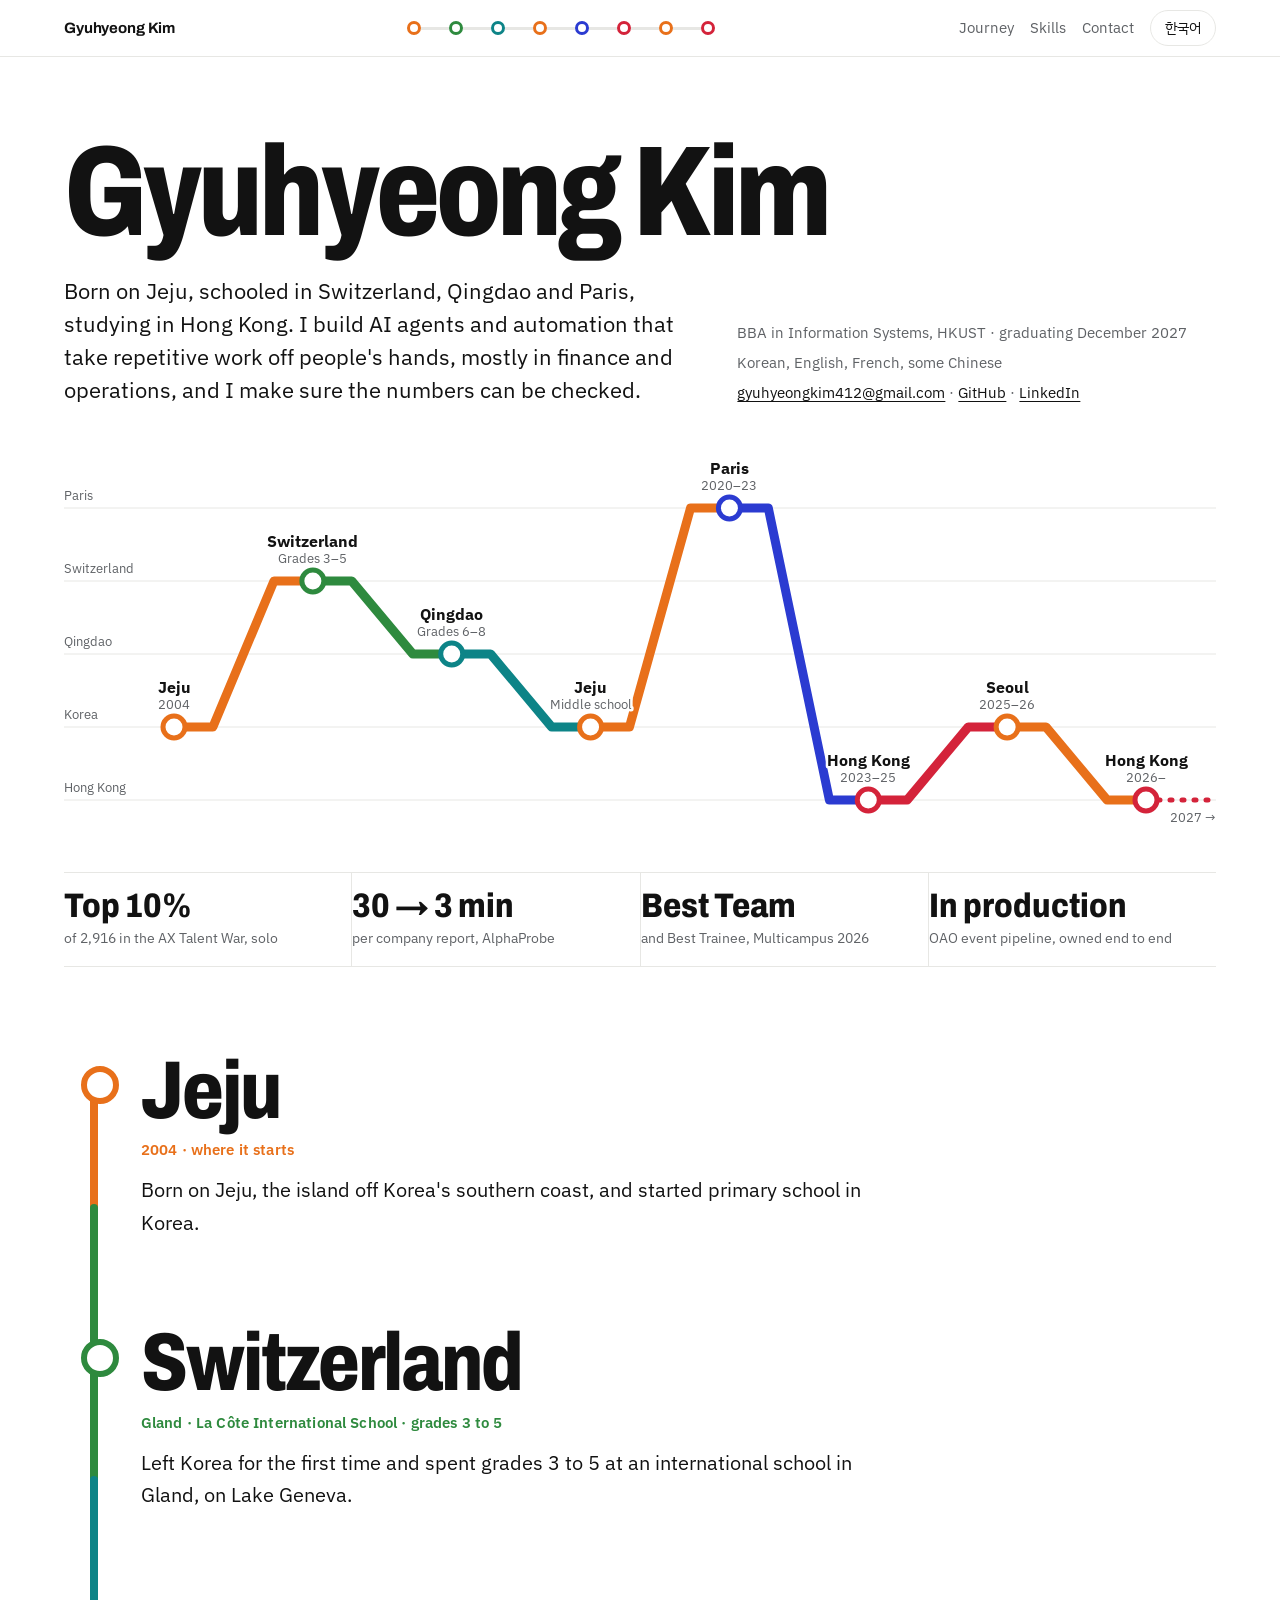
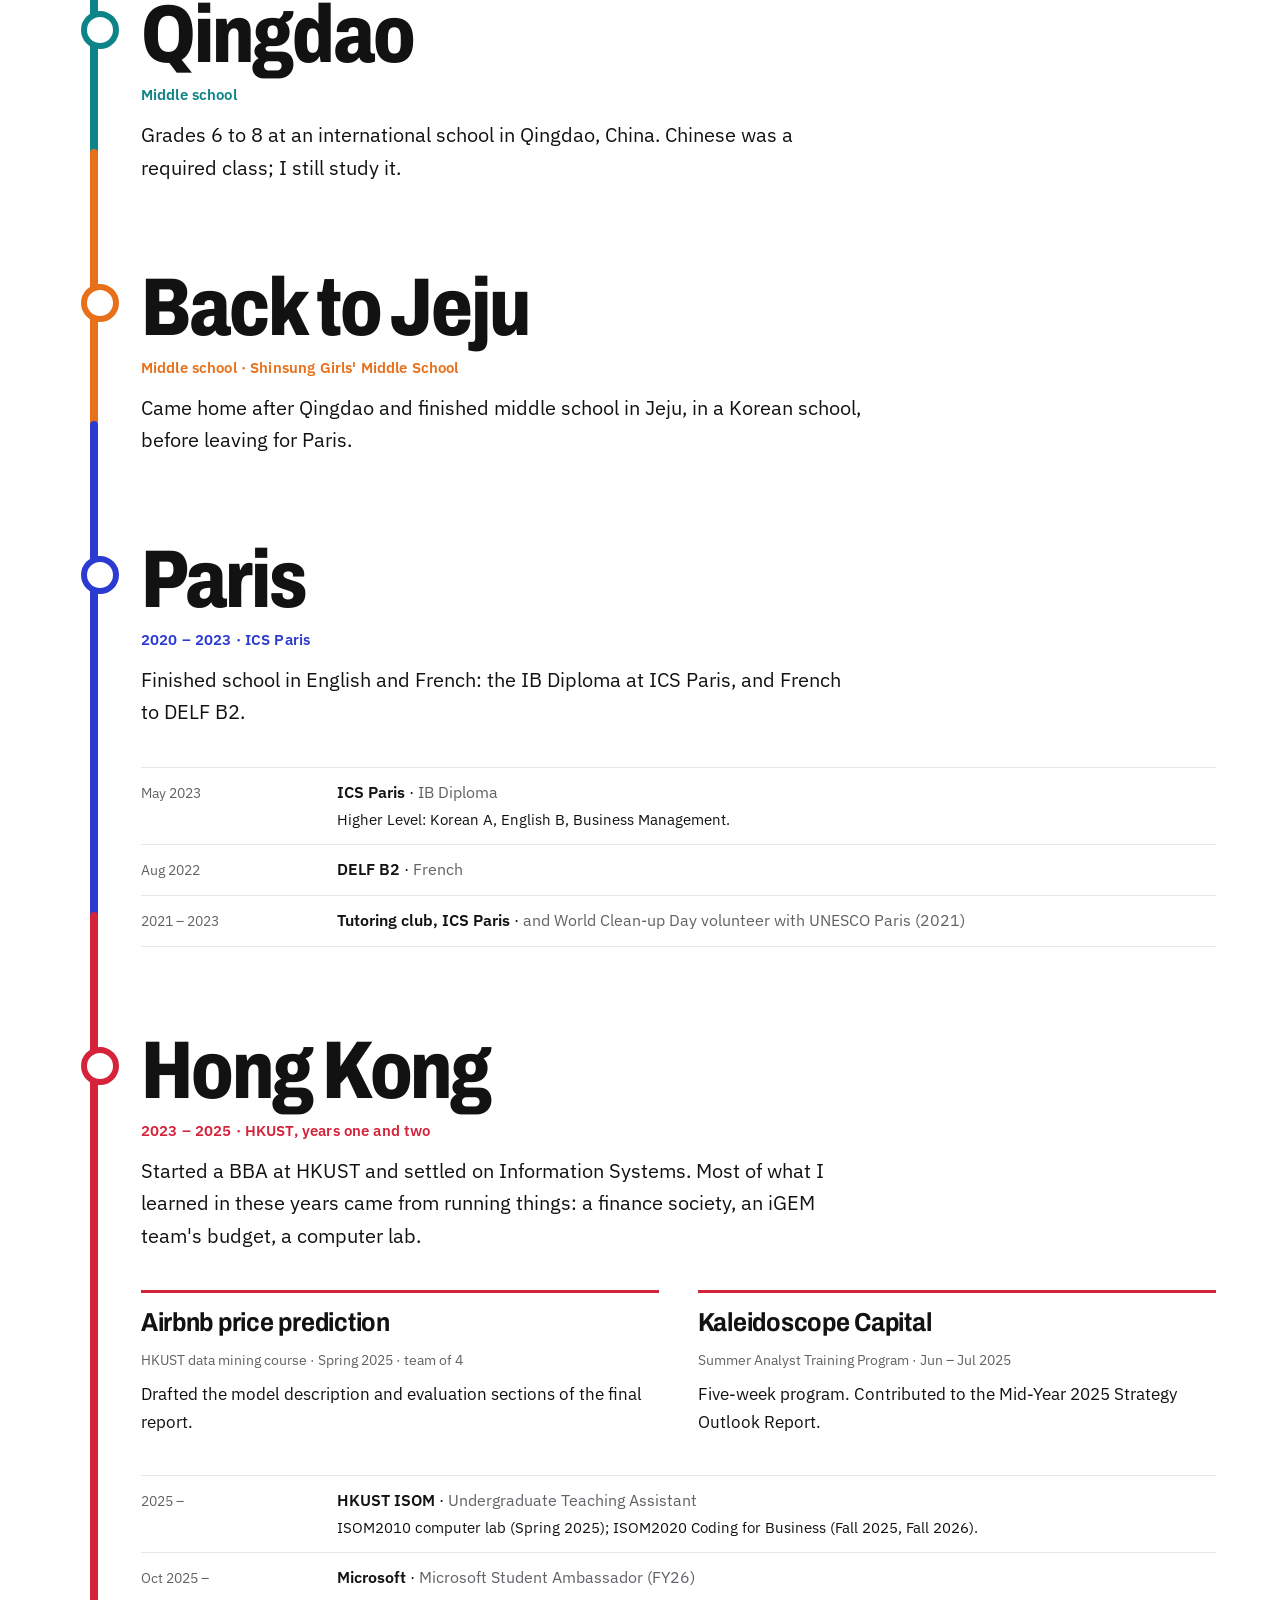
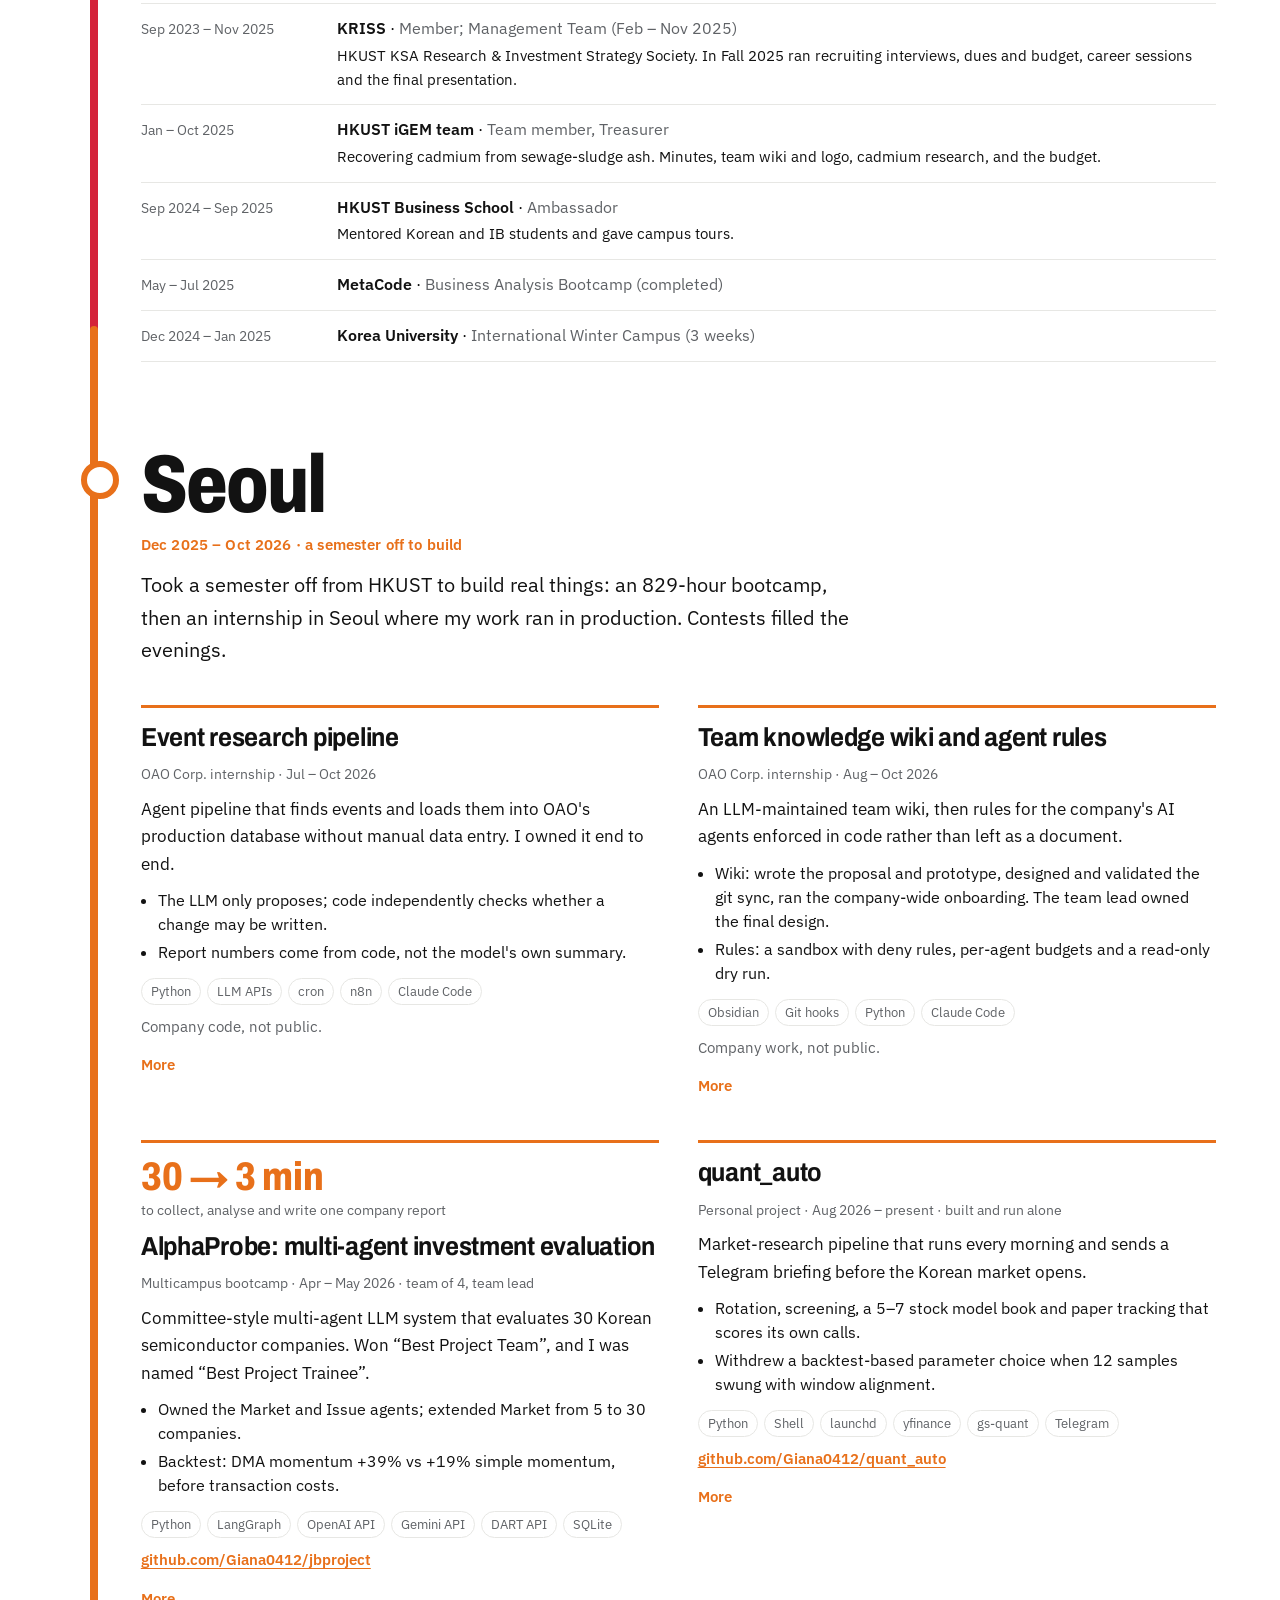
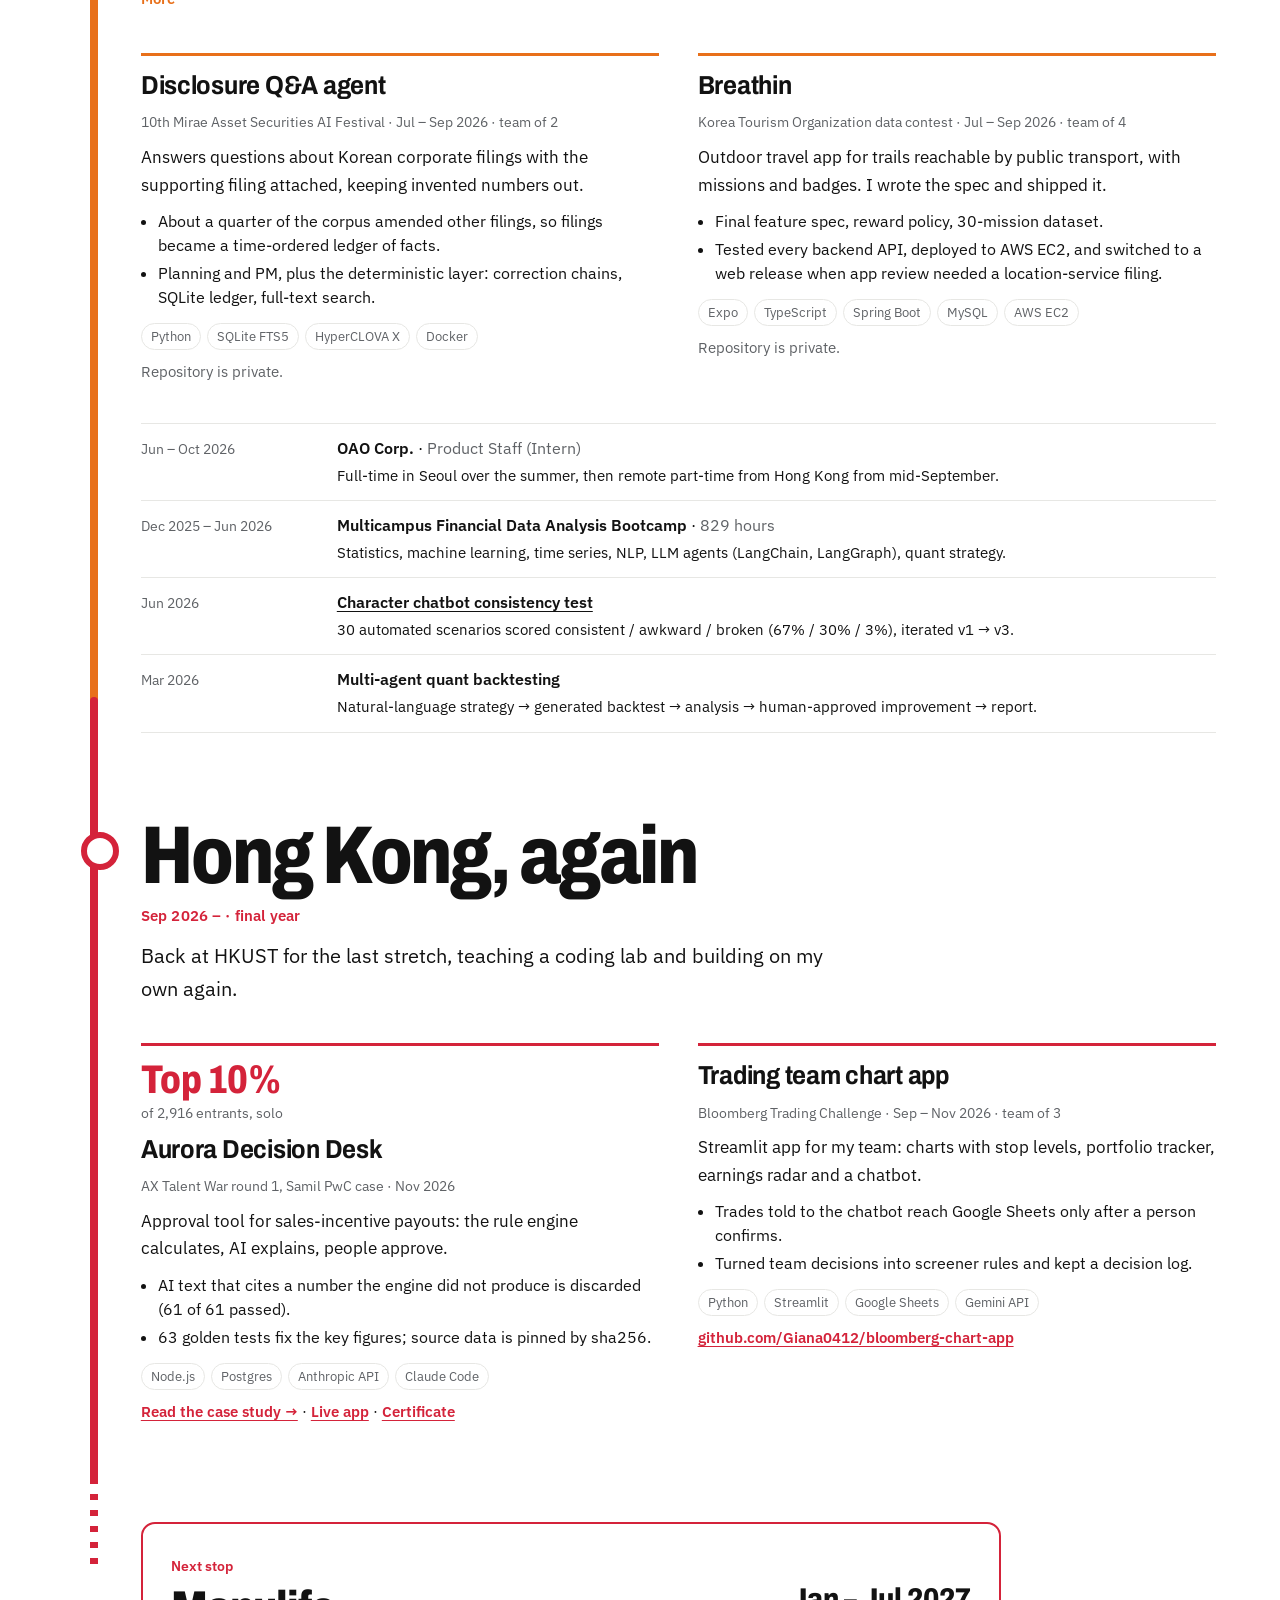
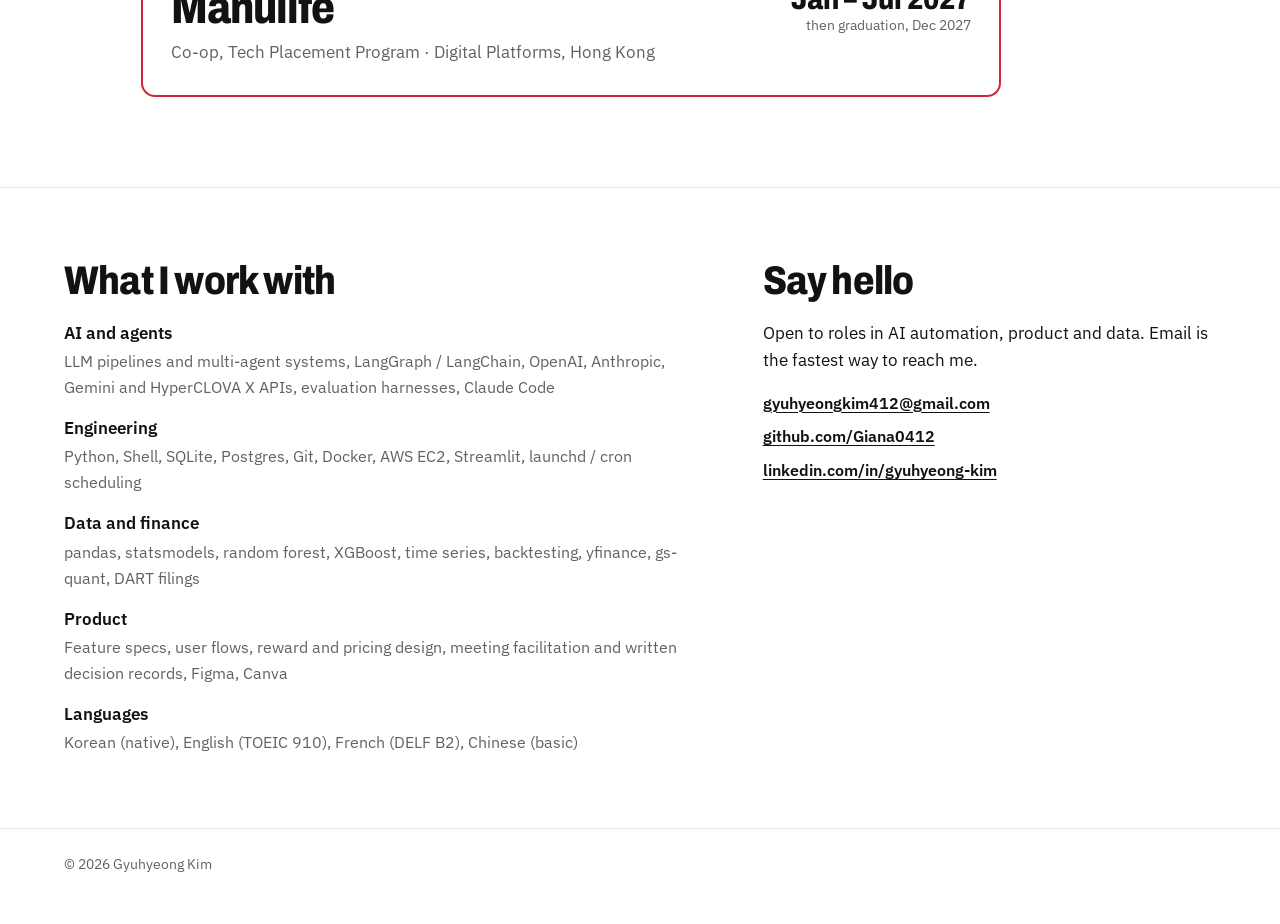
==== commit 2764a8cc: "Add Gland (La Côte International School) and Jeju middle school to the route Co-Authored-By: Claude " ====
--- a/index.html
+++ b/index.html
@@ -26,6 +26,7 @@
         <li><a href="#jeju" style="--dc:var(--kr)" aria-label="Jeju"></a></li>
         <li><a href="#switzerland" style="--dc:var(--ch)" aria-label="Switzerland"></a></li>
         <li><a href="#qingdao" style="--dc:var(--qd)" aria-label="Qingdao"></a></li>
+        <li><a href="#jeju-again" style="--dc:var(--kr)" aria-label="Jeju"></a></li>
         <li><a href="#paris" style="--dc:var(--pa)" aria-label="Paris"></a></li>
         <li><a href="#hongkong" style="--dc:var(--hk)" aria-label="Hong Kong 2023–2025"></a></li>
         <li><a href="#seoul" style="--dc:var(--kr)" aria-label="Seoul"></a></li>
@@ -56,7 +57,7 @@
             <span><a href="mailto:gyuhyeongkim412@gmail.com">gyuhyeongkim412@gmail.com</a> · <a href="https://github.com/Giana0412">GitHub</a> · <a href="https://www.linkedin.com/in/gyuhyeong-kim">LinkedIn</a></span>
           </p>
         </div>
-        <div class="map" id="map" role="img" aria-label="Route map: Jeju, Switzerland, Qingdao, Paris, Hong Kong, Seoul, Hong Kong"></div>
+        <div class="map" id="map" role="img" aria-label="Route map: Jeju, Switzerland, Qingdao, Jeju, Paris, Hong Kong, Seoul, Hong Kong"></div>
         <div class="wins">
           <div><b><span lang="en">Top 10%</span><span lang="ko">상위 10%</span></b><span><span lang="en">of 2,916 in the AX Talent War, solo</span><span lang="ko">AX인재전쟁 2,916명 중, 개인 참가</span></span></div>
           <div><b><span lang="en">30 → 3 min</span><span lang="ko">30분 → 3분</span></b><span><span lang="en">per company report, AlphaProbe</span><span lang="ko">기업 보고서 1건, 알파프로브</span></span></div>
@@ -79,8 +80,8 @@
     <section class="stop gut" id="switzerland" data-city="ch" data-name-en="Switzerland" data-name-ko="스위스">
       <div class="wrap">
         <h2><span lang="en">Switzerland</span><span lang="ko">스위스</span></h2>
-        <span class="when"><span lang="en">Primary school, grades 3 to 5</span><span lang="ko">초등학교 3 ~ 5학년</span></span>
-        <p class="intro"><span lang="en">Left Korea for the first time and spent grades 3 to 5 in Switzerland.</span><span lang="ko">처음으로 한국을 떠나 초등학교 3학년부터 5학년까지 스위스에서 지냈습니다.</span></p>
+        <span class="when"><span lang="en">Gland · La Côte International School · grades 3 to 5</span><span lang="ko">글랑 · La Côte International School · 초3 ~ 5</span></span>
+        <p class="intro"><span lang="en">Left Korea for the first time and spent grades 3 to 5 at an international school in Gland, on Lake Geneva.</span><span lang="ko">처음으로 한국을 떠나 초등학교 3학년부터 5학년까지 제네바 호숫가 마을 글랑의 국제학교를 다녔습니다.</span></p>
       </div>
     </section>
 
@@ -90,6 +91,15 @@
         <h2><span lang="en">Qingdao</span><span lang="ko">칭다오</span></h2>
         <span class="when"><span lang="en">Middle school</span><span lang="ko">중학교 시절</span></span>
         <p class="intro"><span lang="en">Grades 6 to 8 at an international school in Qingdao, China. Chinese was a required class; I still study it.</span><span lang="ko">초6부터 중2까지 중국 칭다오의 국제학교를 다녔습니다. 중국어가 필수 수업이었고, 지금도 공부하고 있습니다.</span></p>
+      </div>
+    </section>
+
+    <!-- Jeju, again -->
+    <section class="stop gut" id="jeju-again" data-city="kr" data-name-en="Jeju" data-name-ko="제주">
+      <div class="wrap">
+        <h2><span lang="en">Back to Jeju</span><span lang="ko">다시, 제주</span></h2>
+        <span class="when"><span lang="en">Middle school · Shinsung Girls' Middle School</span><span lang="ko">중학교 · 신성여자중학교</span></span>
+        <p class="intro"><span lang="en">Came home after Qingdao and finished middle school in Jeju, in a Korean school, before leaving for Paris.</span><span lang="ko">칭다오에서 돌아와 제주의 한국 학교에서 중학교를 마치고 파리로 떠났습니다.</span></p>
       </div>
     </section>
 
@@ -362,8 +372,9 @@
     ];
     const stops = [
       { k: "kr", id: "jeju", en: ["Jeju", "2004"], ko: ["제주", "2004"] },
-      { k: "ch", id: "switzerland", en: ["Switzerland", "Primary school"], ko: ["스위스", "초등학교"] },
-      { k: "qd", id: "qingdao", en: ["Qingdao", "Middle school"], ko: ["칭다오", "중학교"] },
+      { k: "ch", id: "switzerland", en: ["Switzerland", "Grades 3–5"], ko: ["스위스", "초3–5"] },
+      { k: "qd", id: "qingdao", en: ["Qingdao", "Grades 6–8"], ko: ["칭다오", "초6–중2"] },
+      { k: "kr", id: "jeju-again", en: ["Jeju", "Middle school"], ko: ["제주", "중학교"] },
       { k: "pa", id: "paris", en: ["Paris", "2020–23"], ko: ["파리", "2020–23"] },
       { k: "hk", id: "hongkong", en: ["Hong Kong", "2023–25"], ko: ["홍콩", "2023–25"] },
       { k: "kr", id: "seoul", en: ["Seoul", "2025–26"], ko: ["서울", "2025–26"] },
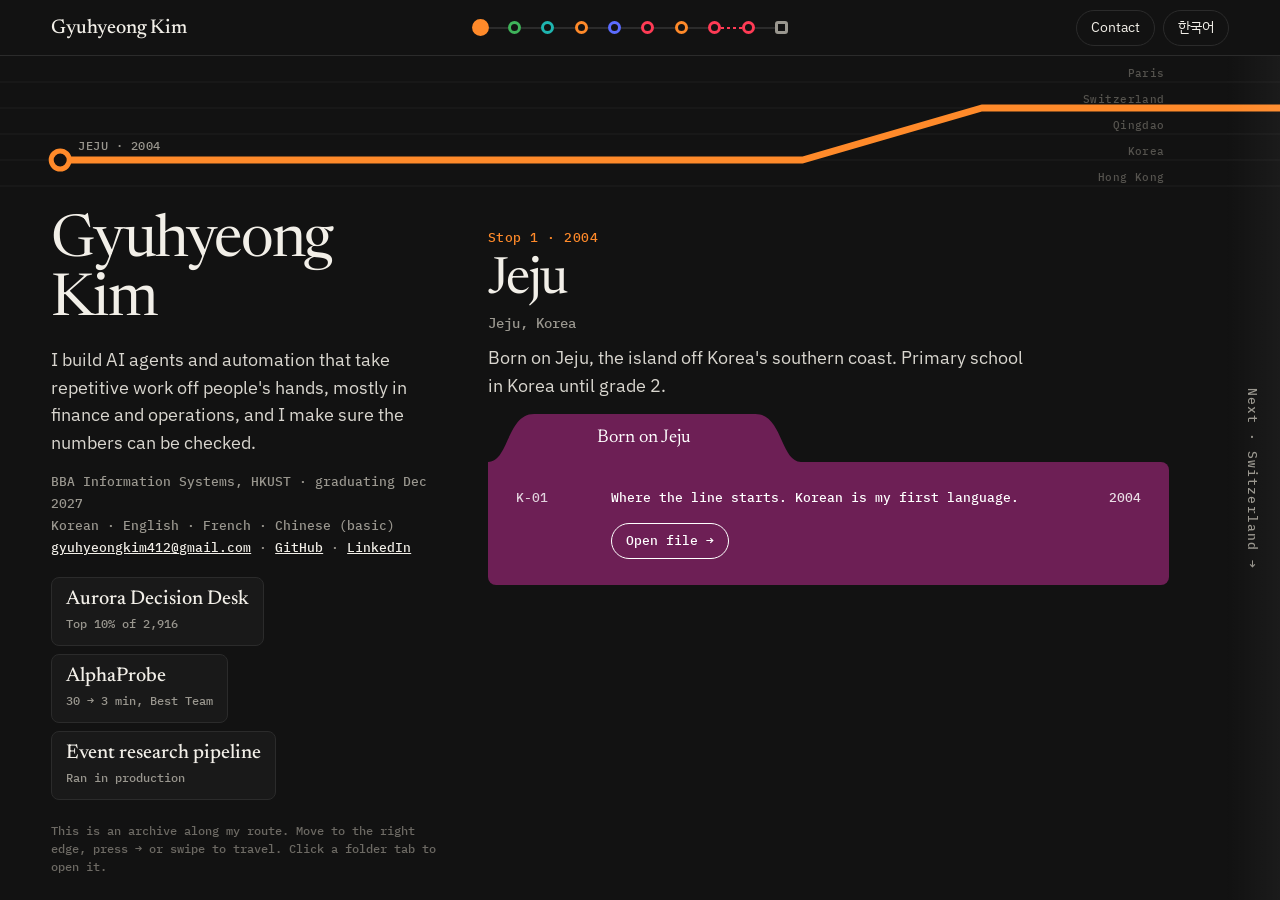
==== commit 899588e9: "Rebuild as a route archive: sliding stops from Jeju, folder tabs per stop, file documents Co-Authore" ====
--- a/index.html
+++ b/index.html
@@ -4,488 +4,303 @@
   <meta charset="utf-8">
   <meta name="viewport" content="width=device-width, initial-scale=1, viewport-fit=cover">
   <title>Gyuhyeong Kim</title>
-  <meta name="description" content="Gyuhyeong (Giana) Kim, Information Systems student at HKUST. Born on Jeju, schooled in Switzerland, Qingdao and Paris, now building AI agents and automation for finance and operations.">
+  <meta name="description" content="Gyuhyeong (Giana) Kim, Information Systems at HKUST. An archive of projects along the route Jeju, Gland, Qingdao, Paris, Hong Kong and Seoul: AI agents and automation for finance and operations.">
   <link rel="preconnect" href="https://fonts.googleapis.com">
   <link rel="preconnect" href="https://fonts.gstatic.com" crossorigin>
-  <link href="https://fonts.googleapis.com/css2?family=Archivo:wdth,wght@62..125,400..800&family=IBM+Plex+Sans+KR:wght@400;600;700&family=IBM+Plex+Sans:wght@400;600;700&display=swap" rel="stylesheet">
+  <link href="https://fonts.googleapis.com/css2?family=Newsreader:ital,opsz,wght@0,6..72,400;0,6..72,500;1,6..72,400&family=IBM+Plex+Mono:wght@500;600&family=IBM+Plex+Sans+KR:wght@400;500;600&family=IBM+Plex+Sans:wght@400;600&family=Noto+Serif+KR:wght@400;500&display=swap" rel="stylesheet">
   <link rel="stylesheet" href="site.css">
   <script>
-    try {
-      var saved = localStorage.getItem("lang");
-      if (saved === "ko" || saved === "en") document.documentElement.lang = saved;
-    } catch (e) {}
+    try { var s = localStorage.getItem("lang"); if (s === "ko" || s === "en") document.documentElement.lang = s; } catch (e) {}
   </script>
 </head>
 <body>
-  <a class="skip" href="#main"><span lang="en">Skip to content</span><span lang="ko">본문으로 건너뛰기</span></a>
-
-  <header class="bar gut">
-    <div class="wrap">
-      <a class="me" href="#top"><span lang="en">Gyuhyeong Kim</span><span lang="ko">김규형</span></a>
-      <ol class="mini" aria-label="Route">
-        <li><a href="#jeju" style="--dc:var(--kr)" aria-label="Jeju"></a></li>
-        <li><a href="#switzerland" style="--dc:var(--ch)" aria-label="Switzerland"></a></li>
-        <li><a href="#qingdao" style="--dc:var(--qd)" aria-label="Qingdao"></a></li>
-        <li><a href="#jeju-again" style="--dc:var(--kr)" aria-label="Jeju"></a></li>
-        <li><a href="#paris" style="--dc:var(--pa)" aria-label="Paris"></a></li>
-        <li><a href="#hongkong" style="--dc:var(--hk)" aria-label="Hong Kong 2023–2025"></a></li>
-        <li><a href="#seoul" style="--dc:var(--kr)" aria-label="Seoul"></a></li>
-        <li><a href="#hongkong-now" style="--dc:var(--hk)" aria-label="Hong Kong 2026–"></a></li>
-        <li class="here-wrap"><span class="here" id="here"></span></li>
-      </ol>
-      <nav class="nav" aria-label="Sections">
-        <a href="#jeju"><span lang="en">Journey</span><span lang="ko">여정</span></a>
-        <a href="#skills"><span lang="en">Skills</span><span lang="ko">기술</span></a>
-        <a href="#contact"><span lang="en">Contact</span><span lang="ko">연락</span></a>
-      </nav>
-      <button class="lang" type="button" id="lang-toggle" aria-label="한국어로 보기"><span lang="en">한국어</span><span lang="ko">English</span></button>
+  <header class="top">
+    <button class="name" id="home" type="button"><span class="nm"></span></button>
+    <ol class="dots" id="dots" aria-label="Route"></ol>
+    <div class="tb">
+      <button class="chip" id="to-contact" type="button"></button>
+      <button class="chip" id="lang-toggle" type="button"></button>
     </div>
   </header>
 
-  <main id="main">
-    <section class="hero gut" id="top">
-      <div class="wrap">
-        <h1><span lang="en">Gyuhyeong Kim</span><span lang="ko">김규형</span></h1>
-        <div class="sub">
-          <p class="lede">
-            <span lang="en">Born on Jeju, schooled in Switzerland, Qingdao and Paris, studying in Hong Kong. I build AI agents and automation that take repetitive work off people's hands, mostly in finance and operations, and I make sure the numbers can be checked.</span>
-            <span lang="ko">제주에서 태어나 스위스, 칭다오, 파리에서 학교를 다니고, 지금은 홍콩에서 공부합니다. 반복되는 일을 AI 에이전트와 자동화로 바꾸는 일을 합니다. 주로 금융과 운영 분야이고, 숫자는 언제나 확인할 수 있게 만듭니다.</span>
-          </p>
-          <p class="facts">
-            <span><span lang="en">BBA in Information Systems, HKUST · graduating December 2027</span><span lang="ko">HKUST 경영학부 정보시스템 전공 · 2027년 12월 졸업 예정</span></span>
-            <span><span lang="en">Korean, English, French, some Chinese</span><span lang="ko">한국어, 영어, 프랑스어, 중국어 기초</span></span>
-            <span><a href="mailto:gyuhyeongkim412@gmail.com">gyuhyeongkim412@gmail.com</a> · <a href="https://github.com/Giana0412">GitHub</a> · <a href="https://www.linkedin.com/in/gyuhyeong-kim">LinkedIn</a></span>
-          </p>
-        </div>
-        <div class="map" id="map" role="img" aria-label="Route map: Jeju, Switzerland, Qingdao, Jeju, Paris, Hong Kong, Seoul, Hong Kong"></div>
-        <div class="wins">
-          <div><b><span lang="en">Top 10%</span><span lang="ko">상위 10%</span></b><span><span lang="en">of 2,916 in the AX Talent War, solo</span><span lang="ko">AX인재전쟁 2,916명 중, 개인 참가</span></span></div>
-          <div><b><span lang="en">30 → 3 min</span><span lang="ko">30분 → 3분</span></b><span><span lang="en">per company report, AlphaProbe</span><span lang="ko">기업 보고서 1건, 알파프로브</span></span></div>
-          <div><b><span lang="en">Best Team</span><span lang="ko">최우수팀</span></b><span><span lang="en">and Best Trainee, Multicampus 2026</span><span lang="ko">과 최우수 훈련생, 멀티캠퍼스 2026</span></span></div>
-          <div><b><span lang="en">In production</span><span lang="ko">프로덕션</span></b><span><span lang="en">OAO event pipeline, owned end to end</span><span lang="ko">OAO 이벤트 파이프라인, 끝까지 담당</span></span></div>
-        </div>
-      </div>
-    </section>
-
-    <!-- Jeju -->
-    <section class="stop gut" id="jeju" data-city="kr" data-name-en="Jeju" data-name-ko="제주">
-      <div class="wrap">
-        <h2><span lang="en">Jeju</span><span lang="ko">제주</span></h2>
-        <span class="when"><span lang="en">2004 · where it starts</span><span lang="ko">2004 · 시작</span></span>
-        <p class="intro"><span lang="en">Born on Jeju, the island off Korea's southern coast, and started primary school in Korea.</span><span lang="ko">한국 남쪽 섬 제주에서 태어나 초등학교 2학년까지 한국에서 다녔습니다.</span></p>
-      </div>
-    </section>
-
-    <!-- Switzerland -->
-    <section class="stop gut" id="switzerland" data-city="ch" data-name-en="Switzerland" data-name-ko="스위스">
-      <div class="wrap">
-        <h2><span lang="en">Switzerland</span><span lang="ko">스위스</span></h2>
-        <span class="when"><span lang="en">Gland · La Côte International School · grades 3 to 5</span><span lang="ko">글랑 · La Côte International School · 초3 ~ 5</span></span>
-        <p class="intro"><span lang="en">Left Korea for the first time and spent grades 3 to 5 at an international school in Gland, on Lake Geneva.</span><span lang="ko">처음으로 한국을 떠나 초등학교 3학년부터 5학년까지 제네바 호숫가 마을 글랑의 국제학교를 다녔습니다.</span></p>
-      </div>
-    </section>
-
-    <!-- Qingdao -->
-    <section class="stop gut" id="qingdao" data-city="qd" data-name-en="Qingdao" data-name-ko="칭다오">
-      <div class="wrap">
-        <h2><span lang="en">Qingdao</span><span lang="ko">칭다오</span></h2>
-        <span class="when"><span lang="en">Middle school</span><span lang="ko">중학교 시절</span></span>
-        <p class="intro"><span lang="en">Grades 6 to 8 at an international school in Qingdao, China. Chinese was a required class; I still study it.</span><span lang="ko">초6부터 중2까지 중국 칭다오의 국제학교를 다녔습니다. 중국어가 필수 수업이었고, 지금도 공부하고 있습니다.</span></p>
-      </div>
-    </section>
-
-    <!-- Jeju, again -->
-    <section class="stop gut" id="jeju-again" data-city="kr" data-name-en="Jeju" data-name-ko="제주">
-      <div class="wrap">
-        <h2><span lang="en">Back to Jeju</span><span lang="ko">다시, 제주</span></h2>
-        <span class="when"><span lang="en">Middle school · Shinsung Girls' Middle School</span><span lang="ko">중학교 · 신성여자중학교</span></span>
-        <p class="intro"><span lang="en">Came home after Qingdao and finished middle school in Jeju, in a Korean school, before leaving for Paris.</span><span lang="ko">칭다오에서 돌아와 제주의 한국 학교에서 중학교를 마치고 파리로 떠났습니다.</span></p>
-      </div>
-    </section>
-
-    <!-- Paris -->
-    <section class="stop gut" id="paris" data-city="pa" data-name-en="Paris" data-name-ko="파리">
-      <div class="wrap">
-        <h2><span lang="en">Paris</span><span lang="ko">파리</span></h2>
-        <span class="when"><span lang="en">2020 – 2023 · ICS Paris</span><span lang="ko">2020 – 2023 · ICS Paris</span></span>
-        <p class="intro"><span lang="en">Finished school in English and French: the IB Diploma at ICS Paris, and French to DELF B2.</span><span lang="ko">영어와 프랑스어로 학교를 마쳤습니다. ICS Paris에서 IB 디플로마를 받고, 프랑스어는 DELF B2까지 땄습니다.</span></p>
-        <ul class="log">
-          <li><span class="d"><span lang="en">May 2023</span><span lang="ko">2023.05</span></span><div><b>ICS Paris</b> · <span class="r"><span lang="en">IB Diploma</span><span lang="ko">IB 디플로마</span></span><p><span lang="en">Higher Level: Korean A, English B, Business Management.</span><span lang="ko">HL: 한국어 A, 영어 B, 경영.</span></p></div></li>
-          <li><span class="d"><span lang="en">Aug 2022</span><span lang="ko">2022.08</span></span><div><b>DELF B2</b> · <span class="r"><span lang="en">French</span><span lang="ko">프랑스어</span></span></div></li>
-          <li><span class="d"><span lang="en">2021 – 2023</span><span lang="ko">2021 ~ 2023</span></span><div><b><span lang="en">Tutoring club, ICS Paris</span><span lang="ko">ICS Paris 튜터링 클럽</span></b> · <span class="r"><span lang="en">and World Clean-up Day volunteer with UNESCO Paris (2021)</span><span lang="ko">UNESCO 파리 World Clean-up Day 봉사(2021)</span></span></div></li>
-        </ul>
-      </div>
-    </section>
-
-    <!-- Hong Kong 2023–2025 -->
-    <section class="stop gut" id="hongkong" data-city="hk" data-name-en="Hong Kong" data-name-ko="홍콩">
-      <div class="wrap">
-        <h2><span lang="en">Hong Kong</span><span lang="ko">홍콩</span></h2>
-        <span class="when"><span lang="en">2023 – 2025 · HKUST, years one and two</span><span lang="ko">2023 – 2025 · HKUST 1, 2학년</span></span>
-        <p class="intro"><span lang="en">Started a BBA at HKUST and settled on Information Systems. Most of what I learned in these years came from running things: a finance society, an iGEM team's budget, a computer lab.</span><span lang="ko">HKUST 경영학부에 들어가 정보시스템을 전공으로 정했습니다. 이 시기에 배운 것은 대부분 무언가를 운영하면서 얻었습니다. 금융 학회, iGEM 팀 예산, 컴퓨터랩.</span></p>
-        <div class="works">
-          <article class="work">
-            <h3><span lang="en">Airbnb price prediction</span><span lang="ko">Airbnb 가격 예측</span></h3>
-            <p class="meta"><span lang="en">HKUST data mining course · Spring 2025 · team of 4</span><span lang="ko">HKUST 데이터 마이닝 수업 · 2025년 봄 · 4인 팀</span></p>
-            <p><span lang="en">Drafted the model description and evaluation sections of the final report.</span><span lang="ko">기말 보고서의 모델 설명과 성능 평가 파트 초안을 썼습니다.</span></p>
-          </article>
-          <article class="work">
-            <h3>Kaleidoscope Capital</h3>
-            <p class="meta"><span lang="en">Summer Analyst Training Program · Jun – Jul 2025</span><span lang="ko">Summer Analyst Training Program · 2025년 6 ~ 7월</span></p>
-            <p><span lang="en">Five-week program. Contributed to the Mid-Year 2025 Strategy Outlook Report.</span><span lang="ko">5주 프로그램. Mid-Year 2025 Strategy Outlook Report 작성에 참여했습니다.</span></p>
-          </article>
-        </div>
-        <ul class="log">
-          <li><span class="d"><span lang="en">2025 –</span><span lang="ko">2025 ~</span></span><div><b>HKUST ISOM</b> · <span class="r"><span lang="en">Undergraduate Teaching Assistant</span><span lang="ko">학부 조교</span></span><p><span lang="en">ISOM2010 computer lab (Spring 2025); ISOM2020 Coding for Business (Fall 2025, Fall 2026).</span><span lang="ko">ISOM2010 컴퓨터랩(2025 봄), ISOM2020 Coding for Business(2025 가을, 2026 가을).</span></p></div></li>
-          <li><span class="d"><span lang="en">Oct 2025 –</span><span lang="ko">2025.10 ~</span></span><div><b>Microsoft</b> · <span class="r">Microsoft Student Ambassador (FY26)</span></div></li>
-          <li><span class="d"><span lang="en">Sep 2023 – Nov 2025</span><span lang="ko">2023.09 ~ 2025.11</span></span><div><b>KRISS</b> · <span class="r"><span lang="en">Member; Management Team (Feb – Nov 2025)</span><span lang="ko">회원, 운영진 (2025.02 ~ 11)</span></span><p><span lang="en">HKUST KSA Research &amp; Investment Strategy Society. In Fall 2025 ran recruiting interviews, dues and budget, career sessions and the final presentation.</span><span lang="ko">HKUST 한인학생회 금융 학회. 2025 가을에 신입 면접, 회비·예산, 커리어세션, 학기말 파이널 발표를 맡았습니다.</span></p></div></li>
-          <li><span class="d"><span lang="en">Jan – Oct 2025</span><span lang="ko">2025.01 ~ 10</span></span><div><b><span lang="en">HKUST iGEM team</span><span lang="ko">HKUST iGEM 팀</span></b> · <span class="r"><span lang="en">Team member, Treasurer</span><span lang="ko">팀원, 재무 담당</span></span><p><span lang="en">Recovering cadmium from sewage-sludge ash. Minutes, team wiki and logo, cadmium research, and the budget.</span><span lang="ko">하수 슬러지 소각재에서 카드뮴을 회수하는 합성생물학 프로젝트. 서기, 팀 위키와 로고, 카드뮴 조사, 예산 관리.</span></p></div></li>
-          <li><span class="d"><span lang="en">Sep 2024 – Sep 2025</span><span lang="ko">2024.09 ~ 2025.09</span></span><div><b><span lang="en">HKUST Business School</span><span lang="ko">HKUST 경영대</span></b> · <span class="r"><span lang="en">Ambassador</span><span lang="ko">학생 홍보대사</span></span><p><span lang="en">Mentored Korean and IB students and gave campus tours.</span><span lang="ko">한국·IB 출신 학생 멘토링, 캠퍼스 투어.</span></p></div></li>
-          <li><span class="d"><span lang="en">May – Jul 2025</span><span lang="ko">2025.05 ~ 07</span></span><div><b>MetaCode</b> · <span class="r"><span lang="en">Business Analysis Bootcamp (completed)</span><span lang="ko">Business Analysis Bootcamp 수료</span></span></div></li>
-          <li><span class="d"><span lang="en">Dec 2024 – Jan 2025</span><span lang="ko">2024.12 ~ 2025.01</span></span><div><b><span lang="en">Korea University</span><span lang="ko">고려대학교</span></b> · <span class="r"><span lang="en">International Winter Campus (3 weeks)</span><span lang="ko">International Winter Campus (3주)</span></span></div></li>
-        </ul>
-      </div>
-    </section>
-
-    <!-- Seoul -->
-    <section class="stop gut" id="seoul" data-city="kr" data-name-en="Seoul" data-name-ko="서울">
-      <div class="wrap">
-        <h2><span lang="en">Seoul</span><span lang="ko">서울</span></h2>
-        <span class="when"><span lang="en">Dec 2025 – Oct 2026 · a semester off to build</span><span lang="ko">2025.12 – 2026.10 · 만들기 위한 휴학</span></span>
-        <p class="intro"><span lang="en">Took a semester off from HKUST to build real things: an 829-hour bootcamp, then an internship in Seoul where my work ran in production. Contests filled the evenings.</span><span lang="ko">진짜로 돌아가는 것을 만들려고 HKUST를 한 학기 쉬었습니다. 829시간 부트캠프를 마치고, 서울 인턴십에서 만든 것이 프로덕션에서 돌았습니다. 저녁에는 공모전을 했습니다.</span></p>
-        <div class="works">
-
-          <article class="work">
-            <h3><span lang="en">Event research pipeline</span><span lang="ko">이벤트 리서치 파이프라인</span></h3>
-            <p class="meta"><span lang="en">OAO Corp. internship · Jul – Oct 2026</span><span lang="ko">OAO 인턴 · 2026년 7월 ~ 10월</span></p>
-            <p><span lang="en">Agent pipeline that finds events and loads them into OAO's production database without manual data entry. I owned it end to end.</span><span lang="ko">대회·행사 정보를 사람 손 없이 찾아 OAO 프로덕션 DB에 채우는 에이전트 파이프라인. 처음부터 끝까지 맡았습니다.</span></p>
-            <ul class="pts">
-              <li><span lang="en">The LLM only proposes; code independently checks whether a change may be written.</span><span lang="ko">LLM은 제안만 하고, 반영 여부는 코드가 따로 확인합니다.</span></li>
-              <li><span lang="en">Report numbers come from code, not the model's own summary.</span><span lang="ko">리포트 숫자는 모델의 자기보고가 아니라 코드 집계입니다.</span></li>
-            </ul>
-            <ul class="tags"><li>Python</li><li>LLM APIs</li><li>cron</li><li>n8n</li><li>Claude Code</li></ul>
-            <p class="repo"><span class="priv"><span lang="en">Company code, not public.</span><span lang="ko">회사 코드라 공개하지 않습니다.</span></span></p>
-            <details>
-              <summary><span lang="en">More</span><span lang="ko">자세히</span></summary>
-              <dl>
-                <dt><span lang="en">What</span><span lang="ko">무엇</span></dt>
-                <dd><span lang="en">Finds competitions and events, enriches them with organizer details, and loads them into the company's production database. Stages: discover → enrich → org-enrich → adjudicate.</span><span lang="ko">대회·행사 정보를 찾아 주최사 정보까지 보강한 뒤 회사 프로덕션 DB에 채웁니다. 단계는 discover → enrich → org-enrich → adjudicate.</span></dd>
-                <dt><span lang="en">How</span><span lang="ko">어떻게</span></dt>
-                <dd><ul>
-                  <li lang="en">Started as an n8n workflow, then rebuilt as a scheduled Python pipeline.</li>
-                  <li lang="ko">n8n 워크플로로 시작했다가 스케줄로 도는 Python 파이프라인으로 다시 만들었습니다.</li>
-                  <li lang="en">A fix counted as done only after the job ran cleanly several days in a row.</li>
-                  <li lang="ko">고친 직후가 아니라 며칠 연속 정상 동작을 확인한 뒤에 완료로 처리했습니다.</li>
-                  <li lang="en">Owned design, implementation, production rollout and the operations hand-over document.</li>
-                  <li lang="ko">설계, 구현, 프로덕션 이관, 운영 인계 문서까지 맡았습니다.</li>
-                </ul></dd>
-              </dl>
-            </details>
-          </article>
-
-          <article class="work">
-            <h3><span lang="en">Team knowledge wiki and agent rules</span><span lang="ko">팀 지식 위키와 에이전트 규칙</span></h3>
-            <p class="meta"><span lang="en">OAO Corp. internship · Aug – Oct 2026</span><span lang="ko">OAO 인턴 · 2026년 8월 ~ 10월</span></p>
-            <p><span lang="en">An LLM-maintained team wiki, then rules for the company's AI agents enforced in code rather than left as a document.</span><span lang="ko">LLM이 유지하는 팀 지식 위키, 그리고 회사 AI 에이전트의 규칙을 문서가 아니라 코드로 강제하는 장치.</span></p>
-            <ul class="pts">
-              <li><span lang="en">Wiki: wrote the proposal and prototype, designed and validated the git sync, ran the company-wide onboarding. The team lead owned the final design.</span><span lang="ko">위키: 제안서와 프로토타입, git 동기화 설계·검증, 전사 온보딩. 본 설계는 팀 리드가 맡았습니다.</span></li>
-              <li><span lang="en">Rules: a sandbox with deny rules, per-agent budgets and a read-only dry run.</span><span lang="ko">규칙: deny 규칙, 에이전트별 예산, 읽기 전용 dry-run을 갖춘 샌드박스.</span></li>
-            </ul>
-            <ul class="tags"><li>Obsidian</li><li>Git hooks</li><li>Python</li><li>Claude Code</li></ul>
-            <p class="repo"><span class="priv"><span lang="en">Company work, not public.</span><span lang="ko">회사 작업이라 공개하지 않습니다.</span></span></p>
-            <details>
-              <summary><span lang="en">More</span><span lang="ko">자세히</span></summary>
-              <dl>
-                <dt><span lang="en">Constitution</span><span lang="ko">헌법</span></dt>
-                <dd><span lang="en">Did the design, testing and implementation; direction and approval came from the team lead. Tested with dilemma questions whether rule wording changes model decisions, and added a git check that only humans edit the rules.</span><span lang="ko">설계·검증·구현을 맡았고, 방향과 승인은 팀 리드가 했습니다. 딜레마 문항으로 규칙 문장이 모델 판단을 바꾸는지 시험하고, 사람만 규칙을 고쳤는지 확인하는 git 검사를 넣었습니다.</span></dd>
-                <dt><span lang="en">Outcome</span><span lang="ko">결과</span></dt>
-                <dd><span lang="en">Reported the results as they were: the rules changed judgment only on company-specific questions, not general ones. Shared the draft company-wide before the internship ended.</span><span lang="ko">결과는 있는 그대로 보고했습니다. 규칙은 일반 판단이 아니라 회사 고유 기준 문항에서만 차이를 냈습니다. 인턴 종료 전에 초안을 전사에 공유했습니다.</span></dd>
-              </dl>
-            </details>
-          </article>
-
-          <article class="work">
-            <div class="big"><span lang="en">30 → 3 min</span><span lang="ko">30분 → 3분</span><small><span lang="en">to collect, analyse and write one company report</span><span lang="ko">기업 1곳 수집·분석·보고서 작성</span></small></div>
-            <h3><span lang="en">AlphaProbe: multi-agent investment evaluation</span><span lang="ko">알파프로브: 멀티에이전트 투자 평가</span></h3>
-            <p class="meta"><span lang="en">Multicampus bootcamp · Apr – May 2026 · team of 4, team lead</span><span lang="ko">멀티캠퍼스 부트캠프 · 2026년 4 ~ 5월 · 4인 팀, 팀장</span></p>
-            <p><span lang="en">Committee-style multi-agent LLM system that evaluates 30 Korean semiconductor companies. Won “Best Project Team”, and I was named “Best Project Trainee”.</span><span lang="ko">국내 반도체 상장사 30곳을 평가하는 위원회형 멀티에이전트 LLM 시스템. “프로젝트 최우수팀”, 개인 “최우수 훈련생” 수상.</span></p>
-            <ul class="pts">
-              <li><span lang="en">Owned the Market and Issue agents; extended Market from 5 to 30 companies.</span><span lang="ko">Market·Issue 에이전트 담당. Market 대상을 5곳에서 30곳으로 넓혔습니다.</span></li>
-              <li><span lang="en">Backtest: DMA momentum +39% vs +19% simple momentum, before transaction costs.</span><span lang="ko">백테스트: DMA 모멘텀 +39%, 단순 모멘텀 +19%(거래 비용 미반영).</span></li>
-            </ul>
-            <ul class="tags"><li>Python</li><li>LangGraph</li><li>OpenAI API</li><li>Gemini API</li><li>DART API</li><li>SQLite</li></ul>
-            <p class="repo"><a href="https://github.com/Giana0412/jbproject">github.com/Giana0412/jbproject</a></p>
-            <details>
-              <summary><span lang="en">More</span><span lang="ko">자세히</span></summary>
-              <dl>
-                <dt><span lang="en">How</span><span lang="ko">어떻게</span></dt>
-                <dd><ul>
-                  <li lang="en">Domain agents analyse, an Auditor checks, a Chair combines. Agent weights are updated with Dynamic Model Averaging.</li>
-                  <li lang="ko">도메인 에이전트가 분석하고, Auditor가 검증하고, Chair가 통합합니다. 가중치는 DMA로 갱신합니다.</li>
-                  <li lang="en">Flagged look-ahead bias (no date cut-off) in the data and added a cut-off.</li>
-                  <li lang="ko">날짜 컷오프가 없어 미래 데이터를 읽는 look-ahead bias를 찾아 컷오프를 넣었습니다.</li>
-                  <li lang="en">First author of an abstract on the system, proposing an evidence–contribution agreement (GAA) metric.</li>
-                  <li lang="ko">이 시스템에 대한 초록의 제1저자. 근거-기여도 일치율(GAA) 지표를 제안했습니다.</li>
-                </ul></dd>
-                <dt><span lang="en">After</span><span lang="ko">이후</span></dt>
-                <dd><span lang="en">The team adapted it for the JB Financial Group contest, with me as PM.</span><span lang="ko">같은 팀이 JB금융그룹 공모전용으로 확장했고, 저는 PM을 맡았습니다.</span></dd>
-              </dl>
-            </details>
-          </article>
-
-          <article class="work">
-            <h3>quant_auto</h3>
-            <p class="meta"><span lang="en">Personal project · Aug 2026 – present · built and run alone</span><span lang="ko">개인 프로젝트 · 2026년 8월 ~ · 혼자 만들고 운영</span></p>
-            <p><span lang="en">Market-research pipeline that runs every morning and sends a Telegram briefing before the Korean market opens.</span><span lang="ko">매일 아침 돌아 한국장 개장 전에 텔레그램 브리핑을 보내는 시장 리서치 파이프라인.</span></p>
-            <ul class="pts">
-              <li><span lang="en">Rotation, screening, a 5–7 stock model book and paper tracking that scores its own calls.</span><span lang="ko">로테이션, 스크리닝, 5 ~ 7종목 모델 북, 자기 판단을 채점하는 페이퍼 트래킹.</span></li>
-              <li><span lang="en">Withdrew a backtest-based parameter choice when 12 samples swung with window alignment.</span><span lang="ko">12회 표본이 창 정렬에 따라 흔들리자 백테스트로 고른 파라미터 근거를 철회했습니다.</span></li>
-            </ul>
-            <ul class="tags"><li>Python</li><li>Shell</li><li>launchd</li><li>yfinance</li><li>gs-quant</li><li>Telegram</li></ul>
-            <p class="repo"><a href="https://github.com/Giana0412/quant_auto">github.com/Giana0412/quant_auto</a></p>
-            <details>
-              <summary><span lang="en">More</span><span lang="ko">자세히</span></summary>
-              <dl>
-                <dt><span lang="en">What's in it</span><span lang="ko">들어 있는 것</span></dt>
-                <dd><span lang="en">Archives newsletters, takes a market snapshot, writes the day's conclusions and runs a health check. After a silent failure, evening jobs were chained in order with timeouts and locks, with a watchdog outside the chain.</span><span lang="ko">뉴스레터를 모으고, 시장 스냅샷을 찍고, 오늘의 결론을 쓰고, 헬스체크를 합니다. 조용한 실패를 겪은 뒤 저녁 잡을 타임아웃·락이 있는 순차 체인으로 묶고 체인 밖 감시견을 뒀습니다.</span></dd>
-              </dl>
-            </details>
-          </article>
-
-          <article class="work">
-            <h3><span lang="en">Disclosure Q&amp;A agent</span><span lang="ko">공시 Agent</span></h3>
-            <p class="meta"><span lang="en">10th Mirae Asset Securities AI Festival · Jul – Sep 2026 · team of 2</span><span lang="ko">제10회 미래에셋증권 AI Festival · 2026년 7 ~ 9월 · 2인 팀</span></p>
-            <p><span lang="en">Answers questions about Korean corporate filings with the supporting filing attached, keeping invented numbers out.</span><span lang="ko">기업 공시 질문에 근거 공시를 붙여 답하고, 지어낸 숫자가 들어가지 않게 한 에이전트.</span></p>
-            <ul class="pts">
-              <li><span lang="en">About a quarter of the corpus amended other filings, so filings became a time-ordered ledger of facts.</span><span lang="ko">코퍼스의 약 4분의 1이 정정 공시라, 공시를 시간 순 사실 원장으로 모델링했습니다.</span></li>
-              <li><span lang="en">Planning and PM, plus the deterministic layer: correction chains, SQLite ledger, full-text search.</span><span lang="ko">기획·PM과 결정론 계층 구현: 정정 공시 체인, SQLite 원장, 전문 검색.</span></li>
-            </ul>
-            <ul class="tags"><li>Python</li><li>SQLite FTS5</li><li>HyperCLOVA X</li><li>Docker</li></ul>
-            <p class="repo"><span class="priv"><span lang="en">Repository is private.</span><span lang="ko">저장소는 비공개입니다.</span></span></p>
-          </article>
-
-          <article class="work">
-            <h3>Breathin</h3>
-            <p class="meta"><span lang="en">Korea Tourism Organization data contest · Jul – Sep 2026 · team of 4</span><span lang="ko">한국관광공사 관광데이터 활용 공모전 · 2026년 7 ~ 9월 · 4인 팀</span></p>
-            <p><span lang="en">Outdoor travel app for trails reachable by public transport, with missions and badges. I wrote the spec and shipped it.</span><span lang="ko">대중교통으로 갈 수 있는 산·숲길을 미션·배지와 함께 추천하는 앱. 기능명세서를 쓰고 배포했습니다.</span></p>
-            <ul class="pts">
-              <li><span lang="en">Final feature spec, reward policy, 30-mission dataset.</span><span lang="ko">최종 기능명세서, 보상 정책, 미션 데이터 30개.</span></li>
-              <li><span lang="en">Tested every backend API, deployed to AWS EC2, and switched to a web release when app review needed a location-service filing.</span><span lang="ko">백엔드 API 전수 테스트, AWS EC2 배포, 앱 심사에 위치정보 신고가 필요해지자 웹 출시로 전환.</span></li>
-            </ul>
-            <ul class="tags"><li>Expo</li><li>TypeScript</li><li>Spring Boot</li><li>MySQL</li><li>AWS EC2</li></ul>
-            <p class="repo"><span class="priv"><span lang="en">Repository is private.</span><span lang="ko">저장소는 비공개입니다.</span></span></p>
-          </article>
-        </div>
-        <ul class="log">
-          <li><span class="d"><span lang="en">Jun – Oct 2026</span><span lang="ko">2026.06 ~ 10</span></span><div><b>OAO Corp.</b> · <span class="r"><span lang="en">Product Staff (Intern)</span><span lang="ko">Product Staff (인턴)</span></span><p><span lang="en">Full-time in Seoul over the summer, then remote part-time from Hong Kong from mid-September.</span><span lang="ko">여름에는 서울에서 풀타임, 9월 중순부터는 홍콩에서 원격 파트타임.</span></p></div></li>
-          <li><span class="d"><span lang="en">Dec 2025 – Jun 2026</span><span lang="ko">2025.12 ~ 2026.06</span></span><div><b><span lang="en">Multicampus Financial Data Analysis Bootcamp</span><span lang="ko">멀티캠퍼스 금융데이터분석 부트캠프</span></b> · <span class="r"><span lang="en">829 hours</span><span lang="ko">829시간</span></span><p><span lang="en">Statistics, machine learning, time series, NLP, LLM agents (LangChain, LangGraph), quant strategy.</span><span lang="ko">통계, 머신러닝, 시계열, NLP, LLM 에이전트(LangChain, LangGraph), 퀀트 전략.</span></p></div></li>
-          <li><span class="d"><span lang="en">Jun 2026</span><span lang="ko">2026.06</span></span><div><b><a href="https://github.com/Giana0412/jungo-chatbot"><span lang="en">Character chatbot consistency test</span><span lang="ko">캐릭터 챗봇 일관성 실험</span></a></b><p><span lang="en">30 automated scenarios scored consistent / awkward / broken (67% / 30% / 3%), iterated v1 → v3.</span><span lang="ko">30개 시나리오를 일관 / 어색 / 붕괴(67% / 30% / 3%)로 자동 집계하고 v1 → v3로 고쳤습니다.</span></p></div></li>
-          <li><span class="d"><span lang="en">Mar 2026</span><span lang="ko">2026.03</span></span><div><b><span lang="en">Multi-agent quant backtesting</span><span lang="ko">멀티에이전트 퀀트 백테스팅</span></b><p><span lang="en">Natural-language strategy → generated backtest → analysis → human-approved improvement → report.</span><span lang="ko">자연어 전략 → 백테스트 생성·실행 → 분석 → 사람 승인 개선 → 리포트.</span></p></div></li>
-        </ul>
-      </div>
-    </section>
-
-    <!-- Hong Kong, now -->
-    <section class="stop gut" id="hongkong-now" data-city="hk" data-name-en="Hong Kong, now" data-name-ko="다시 홍콩">
-      <div class="wrap">
-        <h2><span lang="en">Hong Kong, again</span><span lang="ko">다시, 홍콩</span></h2>
-        <span class="when"><span lang="en">Sep 2026 – · final year</span><span lang="ko">2026.09 – · 마지막 학년</span></span>
-        <p class="intro"><span lang="en">Back at HKUST for the last stretch, teaching a coding lab and building on my own again.</span><span lang="ko">마지막 구간을 위해 HKUST로 돌아왔습니다. 코딩 수업 조교를 하면서 다시 혼자 만들고 있습니다.</span></p>
-        <div class="works">
-          <article class="work">
-            <div class="big"><span lang="en">Top 10%</span><span lang="ko">상위 10%</span><small><span lang="en">of 2,916 entrants, solo</span><span lang="ko">참가자 2,916명 중, 개인 참가</span></small></div>
-            <h3>Aurora Decision Desk</h3>
-            <p class="meta"><span lang="en">AX Talent War round 1, Samil PwC case · Nov 2026</span><span lang="ko">AX인재전쟁 온라인 1회차, 삼일PwC 출제 · 2026년 11월</span></p>
-            <p><span lang="en">Approval tool for sales-incentive payouts: the rule engine calculates, AI explains, people approve.</span><span lang="ko">판매장려금 지급 승인 도구. 계산은 규칙 엔진이, 설명은 AI가, 승인은 사람이 합니다.</span></p>
-            <ul class="pts">
-              <li><span lang="en">AI text that cites a number the engine did not produce is discarded (61 of 61 passed).</span><span lang="ko">엔진에 없는 숫자를 쓴 AI 문안은 버립니다(61개 중 61개 통과).</span></li>
-              <li><span lang="en">63 golden tests fix the key figures; source data is pinned by sha256.</span><span lang="ko">골든 테스트 63개로 핵심 숫자를 고정하고, 원본은 sha256으로 고정했습니다.</span></li>
-            </ul>
-            <ul class="tags"><li>Node.js</li><li>Postgres</li><li>Anthropic API</li><li>Claude Code</li></ul>
-            <p class="repo"><a href="aurora-decision-desk.html"><span lang="en">Read the case study →</span><span lang="ko">케이스 스터디 보기 →</span></a> · <a href="https://aurora-decision-desk-pvfi.axhub.app"><span lang="en">Live app</span><span lang="ko">배포 앱</span></a> · <a href="https://axacademy.ai/axwar/cert/KYoa614kNjyVQr7mn4xbeoec"><span lang="en">Certificate</span><span lang="ko">인증서</span></a></p>
-          </article>
-          <article class="work">
-            <h3><span lang="en">Trading team chart app</span><span lang="ko">트레이딩 팀 차트 앱</span></h3>
-            <p class="meta"><span lang="en">Bloomberg Trading Challenge · Sep – Nov 2026 · team of 3</span><span lang="ko">Bloomberg Trading Challenge · 2026년 9 ~ 11월 · 3인 팀</span></p>
-            <p><span lang="en">Streamlit app for my team: charts with stop levels, portfolio tracker, earnings radar and a chatbot.</span><span lang="ko">팀용 Streamlit 앱: 손절가가 붙은 차트, 포트폴리오 트래커, 실적 레이더, 챗봇.</span></p>
-            <ul class="pts">
-              <li><span lang="en">Trades told to the chatbot reach Google Sheets only after a person confirms.</span><span lang="ko">챗봇 거래 기록은 사람이 확인해야 Google Sheets에 들어갑니다.</span></li>
-              <li><span lang="en">Turned team decisions into screener rules and kept a decision log.</span><span lang="ko">팀 결정을 스크리너 규칙으로 옮기고 결정 로그를 남겼습니다.</span></li>
-            </ul>
-            <ul class="tags"><li>Python</li><li>Streamlit</li><li>Google Sheets</li><li>Gemini API</li></ul>
-            <p class="repo"><a href="https://github.com/Giana0412/bloomberg-chart-app">github.com/Giana0412/bloomberg-chart-app</a></p>
-          </article>
-        </div>
-      </div>
-    </section>
-
-    <section class="next gut" aria-labelledby="next-h">
-      <div class="wrap">
-        <div class="ticket">
-          <div>
-            <span class="k"><span lang="en">Next stop</span><span lang="ko">다음 정거장</span></span>
-            <h2 id="next-h">Manulife</h2>
-            <p><span lang="en">Co-op, Tech Placement Program · Digital Platforms, Hong Kong</span><span lang="ko">Co-op, Tech Placement Program · Digital Platforms, 홍콩</span></p>
-          </div>
-          <div class="dt"><span lang="en">Jan – Jul 2027</span><span lang="ko">2027.01 – 07</span><small><span lang="en">then graduation, Dec 2027</span><span lang="ko">이후 2027년 12월 졸업</span></small></div>
-        </div>
-      </div>
-    </section>
-
-    <section class="end gut">
-      <div class="wrap">
-        <div id="skills">
-          <h2><span lang="en">What I work with</span><span lang="ko">쓰는 도구</span></h2>
-          <dl class="skills">
-            <div><dt><span lang="en">AI and agents</span><span lang="ko">AI·에이전트</span></dt><dd><span lang="en">LLM pipelines and multi-agent systems, LangGraph / LangChain, OpenAI, Anthropic, Gemini and HyperCLOVA X APIs, evaluation harnesses, Claude Code</span><span lang="ko">LLM 파이프라인과 멀티에이전트 시스템, LangGraph / LangChain, OpenAI·Anthropic·Gemini·HyperCLOVA X API, 평가 하네스, Claude Code</span></dd></div>
-            <div><dt><span lang="en">Engineering</span><span lang="ko">엔지니어링</span></dt><dd><span lang="en">Python, Shell, SQLite, Postgres, Git, Docker, AWS EC2, Streamlit, launchd / cron scheduling</span><span lang="ko">Python, Shell, SQLite, Postgres, Git, Docker, AWS EC2, Streamlit, launchd / cron 스케줄링</span></dd></div>
-            <div><dt><span lang="en">Data and finance</span><span lang="ko">데이터·금융</span></dt><dd><span lang="en">pandas, statsmodels, random forest, XGBoost, time series, backtesting, yfinance, gs-quant, DART filings</span><span lang="ko">pandas, statsmodels, 랜덤 포레스트, XGBoost, 시계열, 백테스트, yfinance, gs-quant, DART 공시</span></dd></div>
-            <div><dt><span lang="en">Product</span><span lang="ko">기획</span></dt><dd><span lang="en">Feature specs, user flows, reward and pricing design, meeting facilitation and written decision records, Figma, Canva</span><span lang="ko">기능명세서, 유저 플로우, 보상·가격 설계, 회의 진행과 결정 기록, Figma, Canva</span></dd></div>
-            <div><dt><span lang="en">Languages</span><span lang="ko">언어</span></dt><dd><span lang="en">Korean (native), English (TOEIC 910), French (DELF B2), Chinese (basic)</span><span lang="ko">한국어(모국어), 영어(TOEIC 910), 프랑스어(DELF B2), 중국어(기초)</span></dd></div>
-          </dl>
-        </div>
-        <div id="contact" class="contact">
-          <h2><span lang="en">Say hello</span><span lang="ko">연락</span></h2>
-          <p><span lang="en">Open to roles in AI automation, product and data. Email is the fastest way to reach me.</span><span lang="ko">AI 자동화, 기획, 데이터 분야의 기회에 열려 있습니다. 이메일이 가장 빠릅니다.</span></p>
-          <ul>
-            <li><a href="mailto:gyuhyeongkim412@gmail.com">gyuhyeongkim412@gmail.com</a></li>
-            <li><a href="https://github.com/Giana0412">github.com/Giana0412</a></li>
-            <li><a href="https://www.linkedin.com/in/gyuhyeong-kim">linkedin.com/in/gyuhyeong-kim</a></li>
-          </ul>
-        </div>
-      </div>
-    </section>
+  <main class="track" id="track" aria-live="polite">
+    <svg class="route" id="route" aria-hidden="true"></svg>
   </main>
 
-  <footer class="gut"><div class="wrap"><span lang="en">© 2026 Gyuhyeong Kim</span><span lang="ko">© 2026 김규형</span></div></footer>
-
+  <button class="edge prev" id="prev" type="button" aria-label="Previous stop"><span></span></button>
+  <button class="edge next" id="next" type="button"><span id="next-label"></span></button>
+
+  <div class="doc" id="doc" hidden role="dialog" aria-modal="true" aria-labelledby="doc-title"></div>
+
+  <script src="data.js"></script>
   <script>
   {
     const root = document.documentElement;
-    const NS = "http://www.w3.org/2000/svg";
+    const R = window.ROUTE, SK = window.SKILLS;
+    const L = () => (root.lang === "ko" ? "ko" : "en");
+    const esc = s => String(s).replace(/[&<>"']/g, c => ({ "&": "&amp;", "<": "&lt;", ">": "&gt;", '"': "&quot;", "'": "&#39;" }[c]));
+    const tx = o => (o == null ? "" : esc(typeof o === "string" ? o : o[L()]));
+    const UI = {
+      name: { en: "Gyuhyeong Kim", ko: "김규형" },
+      contact: { en: "Contact", ko: "연락" },
+      lang: { en: "한국어", ko: "English" },
+      stop: { en: "Stop", ko: "정거장" },
+      open: { en: "Open file →", ko: "파일 열기 →" },
+      next: { en: "Next", ko: "다음" },
+      prevf: { en: "← Previous file", ko: "← 이전 파일" },
+      nextf: { en: "Next file →", ko: "다음 파일 →" },
+      close: { en: "Close ✕", ko: "닫기 ✕" },
+      period: { en: "Period", ko: "기간" },
+      where: { en: "Filed under", ko: "보관 위치" },
+      ctx: { en: "Context", ko: "맥락" },
+      end: { en: "End of the line", ko: "종착역" },
+      lede: { en: "I build AI agents and automation that take repetitive work off people's hands, mostly in finance and operations, and I make sure the numbers can be checked.", ko: "반복되는 일을 AI 에이전트와 자동화로 바꾸는 일을 합니다. 주로 금융과 운영 분야이고, 숫자는 언제나 확인할 수 있게 만듭니다." },
+      facts: { en: "BBA Information Systems, HKUST · graduating Dec 2027<br>Korean · English · French · Chinese (basic)", ko: "HKUST 경영학부 정보시스템 전공 · 2027년 12월 졸업 예정<br>한국어 · 영어 · 프랑스어 · 중국어(기초)" },
+      howto: { en: "This is an archive along my route. Move to the right edge, press → or swipe to travel. Click a folder tab to open it.", ko: "제가 지나온 노선을 따라 정리한 아카이브입니다. 오른쪽 끝에 마우스를 대거나 → 키, 스와이프로 이동하고, 폴더 탭을 누르면 열립니다." },
+      endIntro: { en: "Open to roles in AI automation, product and data. Email is the fastest way to reach me.", ko: "AI 자동화, 기획, 데이터 분야의 기회에 열려 있습니다. 이메일이 가장 빠릅니다." }
+    };
+    const u = k => esc(UI[k][L()]);
     const lanes = [
-      { k: "pa", en: "Paris", ko: "파리" },
-      { k: "ch", en: "Switzerland", ko: "스위스" },
-      { k: "qd", en: "Qingdao", ko: "칭다오" },
-      { k: "kr", en: "Korea", ko: "한국" },
-      { k: "hk", en: "Hong Kong", ko: "홍콩" }
+      { k: "pa", en: "Paris", ko: "파리" }, { k: "ch", en: "Switzerland", ko: "스위스" },
+      { k: "qd", en: "Qingdao", ko: "칭다오" }, { k: "kr", en: "Korea", ko: "한국" }, { k: "hk", en: "Hong Kong", ko: "홍콩" }
     ];
-    const stops = [
-      { k: "kr", id: "jeju", en: ["Jeju", "2004"], ko: ["제주", "2004"] },
-      { k: "ch", id: "switzerland", en: ["Switzerland", "Grades 3–5"], ko: ["스위스", "초3–5"] },
-      { k: "qd", id: "qingdao", en: ["Qingdao", "Grades 6–8"], ko: ["칭다오", "초6–중2"] },
-      { k: "kr", id: "jeju-again", en: ["Jeju", "Middle school"], ko: ["제주", "중학교"] },
-      { k: "pa", id: "paris", en: ["Paris", "2020–23"], ko: ["파리", "2020–23"] },
-      { k: "hk", id: "hongkong", en: ["Hong Kong", "2023–25"], ko: ["홍콩", "2023–25"] },
-      { k: "kr", id: "seoul", en: ["Seoul", "2025–26"], ko: ["서울", "2025–26"] },
-      { k: "hk", id: "hongkong-now", en: ["Hong Kong", "2026–"], ko: ["홍콩", "2026–"] }
-    ];
-    const box = document.getElementById("map");
-    const laneIx = k => lanes.findIndex(l => l.k === k);
-    const el = (tag, attrs, text) => {
-      const n = document.createElementNS(NS, tag);
-      for (const a in attrs) n.setAttribute(a, attrs[a]);
-      if (text != null) n.textContent = text;
-      return n;
-    };
-    let drawn = false;
-
-    function draw() {
-      const W = box.clientWidth, H = box.clientHeight, L = root.lang === "ko" ? "ko" : "en";
-      const vertical = W < 640;
-      const svg = el("svg", { viewBox: `0 0 ${W} ${H}`, "aria-hidden": "true" });
-      let pos;
-      if (!vertical) {
-        const top = 64, bot = H - 24, left = 110, right = W - 70;
-        const ly = i => top + i * (bot - top) / (lanes.length - 1);
-        lanes.forEach((l, i) => {
-          svg.append(el("line", { class: "lane", x1: 0, x2: W, y1: ly(i), y2: ly(i) }));
-          svg.append(el("text", { class: "lanelab", x: 0, y: ly(i) - 8 }, l[L]));
-        });
-        pos = stops.map((s, i) => ({ x: left + i * (right - left) / (stops.length - 1), y: ly(laneIx(s.k)) }));
-      } else {
-        const top = 24, bot = H - 40, left = 18, gap = 30;
-        const lx = i => left + i * gap;
-        const rows = stops.length;
-        pos = stops.map((s, i) => ({ x: lx(laneIx(s.k)), y: top + i * (bot - top) / (rows - 1) }));
-        lanes.forEach((l, i) => svg.append(el("line", { class: "lane", x1: lx(i), x2: lx(i), y1: 0, y2: H })));
+    const PAL = [["#6d1f55", "#fff"], ["#e2692b", "#fff"], ["#2f7d6d", "#fff"], ["#cf3a2f", "#fff"], ["#55267a", "#fff"], ["#3157d6", "#fff"], ["#bf5b8f", "#fff"], ["#f1d94a", "#1b1b1b"], ["#1f6f8b", "#fff"], ["#2b2b2b", "#fff"]];
+    const FEAT = [["aurora", { en: "Top 10% of 2,916", ko: "2,916명 중 상위 10%" }], ["alphaprobe", { en: "30 → 3 min, Best Team", ko: "30분 → 3분, 최우수팀" }], ["pipeline", { en: "Ran in production", ko: "프로덕션 운영" }]];
+
+    // flat list of files with their stop and colour
+    const FILES = [];
+    R.forEach((s, si) => s.files.forEach((f, fi) => FILES.push({ f, s, si, col: fi % 3, pal: PAL[FILES.length % PAL.length] })));
+    const byId = id => FILES.find(x => x.f.id === id);
+
+    const track = document.getElementById("track");
+    const svg = document.getElementById("route");
+    const N = R.length + 1; // + end panel
+    let cur = 0, tgt = 0;
+
+    const tabShape = '<svg viewBox="0 0 300 48" preserveAspectRatio="none" aria-hidden="true"><path d="M0 48 C20 48 18 0 44 0 H256 C282 0 280 48 300 48 Z"/></svg>';
+
+    function folderHTML(x, open) {
+      const f = x.f;
+      return `<div class="folder${open ? " open" : ""}" id="fd-${f.id}" style="--fb:${x.pal[0]};--fi:${x.pal[1]};--col:${x.col}">
+        <button class="tab" type="button" aria-expanded="${open ? "true" : "false"}" aria-controls="fb-${f.id}">${tabShape}<span>${tx(f.tab || f.title)}</span></button>
+        <div class="fbody" id="fb-${f.id}"><div><div class="finner">
+          <span class="no">${esc(f.no)}</span><p class="sm">${tx(f.summary)}</p><span class="dt">${tx(f.date)}</span>
+          <button class="op" type="button" data-open="${f.id}">${u("open")}</button>
+        </div></div></div>
+      </div>`;
+    }
+
+    function panelHTML(s, i) {
+      const files = FILES.filter(x => x.si === i).map((x, j) => folderHTML(x, j === 0)).join("");
+      const stopHead = `<span class="k">${u("stop")} ${i + 1} · ${tx(s.when)}</span>
+        <h2>${tx(s.city)}</h2><p class="place">${tx(s.place)}</p><p class="intro">${tx(s.intro)}</p>`;
+      const head = i === 0
+        ? `<div class="head hello"><h1>${u("name")}</h1><p class="lede">${u("lede")}</p><p class="facts">${UI.facts[L()]}<br><a href="mailto:gyuhyeongkim412@gmail.com">gyuhyeongkim412@gmail.com</a> · <a href="https://github.com/Giana0412">GitHub</a> · <a href="https://www.linkedin.com/in/gyuhyeong-kim">LinkedIn</a></p>
+            <div class="feat">${FEAT.map(([id, note]) => `<button type="button" data-open="${id}"><b>${tx(byId(id).f.title)}</b><span>${esc(note[L()])}</span></button>`).join("")}</div>
+            <p class="howto">${u("howto")}</p></div>`
+        : `<div class="head">${stopHead}</div>`;
+      const lead = i === 0 ? `<div class="head stophead">${stopHead}</div>` : "";
+      return `<section class="panel" id="${s.id}" style="--c:var(--${s.lane})" aria-label="${tx(s.city)}">${head}<div class="stack">${lead}${files}</div></section>`;
+    }
+
+    function endHTML() {
+      return `<section class="panel endp" id="contact" style="--c:var(--mute)" aria-label="${u("contact")}">
+        <div class="head"><span class="k">${u("end")}</span><h2>${u("contact")}</h2><p class="intro">${u("endIntro")}</p>
+          <p class="contact"><a href="mailto:gyuhyeongkim412@gmail.com">gyuhyeongkim412@gmail.com</a><br><a href="https://github.com/Giana0412">github.com/Giana0412</a><br><a href="https://www.linkedin.com/in/gyuhyeong-kim">linkedin.com/in/gyuhyeong-kim</a></p></div>
+        <dl class="skills">${SK.map(([a, b]) => `<div><dt>${tx(a)}</dt><dd>${tx(b)}</dd></div>`).join("")}</dl>
+      </section>`;
+    }
+
+    function render() {
+      track.querySelectorAll(".panel").forEach(p => p.remove());
+      track.insertAdjacentHTML("beforeend", R.map(panelHTML).join("") + endHTML());
+      document.querySelector(".nm").textContent = UI.name[L()];
+      document.getElementById("to-contact").textContent = UI.contact[L()];
+      const lt = document.getElementById("lang-toggle");
+      lt.textContent = UI.lang[L()];
+      lt.setAttribute("aria-label", L() === "ko" ? "View in English" : "한국어로 보기");
+      document.title = UI.name[L()];
+      document.getElementById("dots").innerHTML =
+        R.map((s, i) => `<li class="${s.next ? "dash" : ""}"><button type="button" data-go="${i}" style="--c:var(--${s.lane})" aria-label="${tx(s.city)}"></button></li>`).join("") +
+        `<li><button type="button" class="sq" data-go="${N - 1}" style="--c:var(--mute)" aria-label="${u("contact")}"></button></li>`;
+      drawRoute();
+      mark();
+    }
+
+    function drawRoute() {
+      const W = track.clientWidth, Hb = W <= 800 ? 130 : 150;
+      const gx = Math.max(W * 0.04, 16);
+      const ly = k => 26 + lanes.findIndex(l => l.k === k) * (Hb - 46) / (lanes.length - 1);
+      const sx = i => i * W + gx + 9;
+      let h = "";
+      for (let p = 0; p < N; p++) lanes.forEach(l => {
+        h += `<line class="lane" x1="${p * W}" x2="${(p + 1) * W}" y1="${ly(l.k)}" y2="${ly(l.k)}"/>`;
+      });
+      if (W > 800) for (let p = 0; p < N; p++) lanes.forEach(l => {
+        h += `<text class="lanelab" x="${(p + 1) * W - gx - 64}" y="${ly(l.k) - 5}" text-anchor="end">${esc(l[L()])}</text>`;
+      });
+      R.forEach((s, i) => {
+        const a = { x: sx(i), y: ly(s.lane) };
+        const b = i < R.length - 1 ? { x: sx(i + 1), y: ly(R[i + 1].lane) } : { x: sx(i) + W * 0.7, y: a.y };
+        const bend = a.x + W * 0.58, bend2 = a.x + W * 0.72;
+        const d = `M${a.x} ${a.y} H${bend} L${bend2} ${b.y} H${b.x}`;
+        const dashed = i === R.length - 1 || R[i + 1].next;
+        h += `<path class="${dashed ? "dash" : "seg"}" d="${d}" stroke="var(--${s.lane})"/>`;
+      });
+      R.forEach((s, i) => {
+        const x = sx(i), y = ly(s.lane);
+        h += `<circle cx="${x}" cy="${y}" r="9" stroke="var(--${s.lane})"/>`;
+        h += `<text x="${x + 18}" y="${y - 10}">${esc(s.city[L()].toUpperCase())} · ${esc(s.when[L()])}</text>`;
+      });
+      svg.setAttribute("width", N * W);
+      svg.setAttribute("height", Hb);
+      svg.setAttribute("viewBox", `0 0 ${N * W} ${Hb}`);
+      svg.innerHTML = h;
+    }
+
+    // moving between stops
+    const reduce = () => matchMedia("(prefers-reduced-motion: reduce)").matches;
+    function go(i, instant) {
+      tgt = Math.max(0, Math.min(N - 1, i));
+      track.scrollTo({ left: tgt * track.clientWidth, behavior: instant || reduce() ? "auto" : "smooth" });
+      mark(tgt);
+    }
+    function mark(i = cur) {
+      document.querySelectorAll("#dots button").forEach(b => b.setAttribute("aria-current", +b.dataset.go === i ? "true" : "false"));
+      const nx = document.getElementById("next"), pv = document.getElementById("prev");
+      nx.hidden = i >= N - 1; pv.hidden = i <= 0;
+      const nextName = i + 1 < R.length ? R[i + 1].city[L()] : UI.contact[L()];
+      document.getElementById("next-label").textContent = `${UI.next[L()]} · ${nextName} →`;
+      nx.setAttribute("aria-label", `${UI.next[L()]}: ${nextName}`);
+    }
+    let settle;
+    track.addEventListener("scroll", () => {
+      const i = Math.round(track.scrollLeft / track.clientWidth);
+      if (i !== cur) { cur = i; mark(i); }
+      clearTimeout(settle);
+      settle = setTimeout(() => {
+        tgt = cur;
+        const id = cur < R.length ? R[cur].id : "contact";
+        if (document.getElementById("doc").hidden) history.replaceState(null, "", "#" + id);
+      }, 140);
+    }, { passive: true });
+
+    let hover;
+    const nextBtn = document.getElementById("next");
+    nextBtn.addEventListener("mouseenter", () => {
+      const step = () => { if (tgt < N - 1) { go(tgt + 1); hover = setTimeout(step, 1400); } };
+      hover = setTimeout(step, 260);
+    });
+    nextBtn.addEventListener("mouseleave", () => clearTimeout(hover));
+    nextBtn.addEventListener("click", () => { clearTimeout(hover); go(tgt + 1); });
+    document.getElementById("prev").addEventListener("click", () => go(tgt - 1));
+    document.getElementById("home").addEventListener("click", () => go(0));
+    document.getElementById("to-contact").addEventListener("click", () => go(N - 1));
+
+    // folders, dots, featured files
+    document.addEventListener("click", e => {
+      const g = e.target.closest("[data-go]");
+      if (g) return go(+g.dataset.go);
+      const o = e.target.closest("[data-open]");
+      if (o) return openDoc(o.dataset.open);
+      const tab = e.target.closest(".tab");
+      if (tab) {
+        const fd = tab.parentElement, open = !fd.classList.contains("open");
+        fd.classList.toggle("open", open);
+        tab.setAttribute("aria-expanded", open);
       }
-      // segments, coloured by where they leave from
-      for (let i = 0; i < pos.length - 1; i++) {
-        const a = pos[i], b = pos[i + 1];
-        let d;
-        if (!vertical) {
-          const g = (b.x - a.x) * 0.28;
-          d = `M${a.x} ${a.y} H${a.x + g} L${b.x - g} ${b.y} H${b.x}`;
-        } else {
-          const g = (b.y - a.y) * 0.28;
-          d = `M${a.x} ${a.y} V${a.y + g} L${b.x} ${b.y - g} V${b.y}`;
+    });
+
+    // document view
+    const doc = document.getElementById("doc");
+    let lastFocus = null, openId = null;
+    function openDoc(id) {
+      const x = byId(id);
+      if (!x) return;
+      const f = x.f, k = FILES.indexOf(x);
+      openId = id;
+      if (doc.hidden) lastFocus = document.activeElement;
+      const secs = (f.sections || []).map(s => `<div class="sec"><h3>${tx(s.h)}</h3>${s.p ? `<p>${tx(s.p)}</p>` : ""}${s.li ? `<ul>${s.li.map(l => `<li>${tx(l)}</li>`).join("")}</ul>` : ""}</div>`).join("");
+      const prev = FILES[k - 1], next = FILES[k + 1];
+      doc.innerHTML = `<div class="sheet" style="--fb:${x.pal[0]};--fi:${x.pal[1]}">
+        <div class="holes" aria-hidden="true"><i></i><i></i><i></i></div>
+        <article class="paper">
+          <span class="stamp">File № ${esc(f.no)}</span>
+          <h2 id="doc-title">${tx(f.title)}</h2>
+          <p class="lead">${tx(f.summary)}</p>
+          <div class="cols">
+            <dl class="notes">
+              <dt>${u("where")}</dt><dd>${tx(x.s.city)} · ${tx(x.s.place)}</dd>
+              <dt>${u("period")}</dt><dd>${tx(f.date)}</dd>
+              ${f.place ? `<dt>${L() === "ko" ? "장소" : "Place"}</dt><dd>${tx(f.place)}</dd>` : ""}
+              ${f.team ? `<dt>${u("ctx")}</dt><dd>${tx(f.team)}</dd>` : ""}
+            </dl>
+            <div>
+              ${f.big ? `<p class="big">${tx(f.big)}</p><p class="bign">${tx(f.bigNote)}</p>` : ""}
+              ${secs}
+              ${f.tags ? `<ul class="ptags">${f.tags.map(g => `<li>${esc(g)}</li>`).join("")}</ul>` : ""}
+              ${f.links ? `<div class="plinks">${f.links.map(l => `<a href="${esc(l.href)}">${tx(l.label)}</a>`).join("")}</div>` : ""}
+              ${f.private ? `<p class="priv">${tx(f.private)}</p>` : ""}
+            </div>
+          </div>
+          <div class="dbar">
+            <button type="button" data-doc="${prev ? prev.f.id : ""}" ${prev ? "" : "disabled"}>${u("prevf")}</button>
+            <span>${k + 1} / ${FILES.length}</span>
+            <button type="button" data-doc="${next ? next.f.id : ""}" ${next ? "" : "disabled"}>${u("nextf")}</button>
+          </div>
+        </article>
+        <div class="spine" aria-hidden="true"><span>${tx(f.title)}</span></div>
+        <button class="close" type="button" id="doc-close">${u("close")}</button>
+      </div>`;
+      doc.hidden = false;
+      doc.scrollTop = 0;
+      if (x.si !== cur) go(x.si, true);
+      history.replaceState(null, "", "#" + id);
+      document.getElementById("doc-close").focus();
+    }
+    function closeDoc() {
+      doc.hidden = true; openId = null;
+      history.replaceState(null, "", "#" + (cur < R.length ? R[cur].id : "contact"));
+      if (lastFocus && lastFocus.focus) lastFocus.focus();
+    }
+    doc.addEventListener("click", e => {
+      if (e.target === doc || e.target.id === "doc-close") return closeDoc();
+      const d = e.target.closest("[data-doc]");
+      if (d && d.dataset.doc) openDoc(d.dataset.doc);
+    });
+
+    document.addEventListener("keydown", e => {
+      if (!doc.hidden) {
+        if (e.key === "Escape") closeDoc();
+        else if (e.key === "ArrowRight" || e.key === "ArrowLeft") {
+          const k = FILES.indexOf(byId(openId)) + (e.key === "ArrowRight" ? 1 : -1);
+          if (FILES[k]) openDoc(FILES[k].f.id);
         }
-        const p = el("path", { class: "seg", d, stroke: `var(--${stops[i].k})` });
-        svg.append(p);
+        return;
       }
-      // dashed tail to the next stop
-      const last = pos[pos.length - 1];
-      svg.append(el("path", { class: "tail", stroke: "var(--hk)", d: vertical ? `M${last.x} ${last.y} V${H}` : `M${last.x} ${last.y} H${W}` }));
-      if (!vertical) svg.append(el("text", { class: "when", x: W, y: last.y + 22, "text-anchor": "end" }, L === "ko" ? "2027 →" : "2027 →"));
-      // stations
-      stops.forEach((s, i) => {
-        const p = pos[i];
-        const g = el("g", { class: "stn", tabindex: 0, role: "link", "aria-label": s[L][0], style: `--sc:var(--${s.k})` });
-        g.append(el("circle", { cx: p.x, cy: p.y, r: vertical ? 9 : 11, stroke: `var(--${s.k})` }));
-        if (!vertical) {
-          g.append(el("text", { class: "city", x: p.x, y: p.y - 34, "text-anchor": "middle" }, s[L][0]));
-          g.append(el("text", { class: "when", x: p.x, y: p.y - 18, "text-anchor": "middle" }, s[L][1]));
-        } else {
-          const tx = 18 + (lanes.length - 1) * 30 + 30;
-          g.append(el("text", { class: "city", x: tx, y: p.y + 1 }, s[L][0]));
-          g.append(el("text", { class: "when", x: tx, y: p.y + 19 }, s[L][1]));
-        }
-        const go = () => document.getElementById(s.id).scrollIntoView({ behavior: matchMedia("(prefers-reduced-motion: reduce)").matches ? "auto" : "smooth" });
-        g.addEventListener("click", go);
-        g.addEventListener("keydown", e => { if (e.key === "Enter" || e.key === " ") { e.preventDefault(); go(); } });
-        svg.append(g);
-      });
-      box.replaceChildren(svg);
-      // draw-in on first render only
-      svg.querySelectorAll(".seg").forEach((p, i) => {
-        const len = Math.ceil(p.getTotalLength());
-        if (drawn) { p.style.animation = "none"; return; }
-        p.style.setProperty("--len", len);
-        p.style.setProperty("--d", (i * 0.35) + "s");
-      });
-      drawn = true;
-    }
-    const ro = new ResizeObserver(draw);
-    ro.observe(box);
-
-    // which stop is in view → mini route in the header
-    const here = document.getElementById("here");
-    const minis = [...document.querySelectorAll(".mini a")];
-    const sections = [...document.querySelectorAll(".stop")];
-    let current = null;
-    function mark(sec) {
-      current = sec;
-      minis.forEach(a => a.setAttribute("aria-current", sec && a.getAttribute("href") === "#" + sec.id ? "true" : "false"));
-      here.textContent = sec ? sec.dataset["name" + (root.lang === "ko" ? "Ko" : "En")] : "";
-    }
-    const io = new IntersectionObserver(entries => {
-      const vis = sections.filter(s => { const r = s.getBoundingClientRect(); return r.top < innerHeight * 0.45 && r.bottom > innerHeight * 0.45; });
-      mark(vis[0] || null);
-    }, { threshold: [0, 0.25, 0.5, 0.75, 1], rootMargin: "-40% 0px -50% 0px" });
-    sections.forEach(s => io.observe(s));
-
-    const btn = document.getElementById("lang-toggle");
-    function sync() {
-      btn.setAttribute("aria-label", root.lang === "ko" ? "View in English" : "한국어로 보기");
-      document.title = root.lang === "ko" ? "김규형" : "Gyuhyeong Kim";
-    }
-    btn.addEventListener("click", () => {
-      root.lang = root.lang === "ko" ? "en" : "ko";
+      if (e.target.closest("input,textarea")) return;
+      if (e.key === "ArrowRight") { e.preventDefault(); go(tgt + 1); }
+      if (e.key === "ArrowLeft") { e.preventDefault(); go(tgt - 1); }
+    });
+
+    document.getElementById("lang-toggle").addEventListener("click", () => {
+      root.lang = L() === "ko" ? "en" : "ko";
       try { localStorage.setItem("lang", root.lang); } catch (e) {}
-      sync(); draw(); mark(current);
-    });
-    sync();
+      const keep = cur, od = openId;
+      render();
+      track.scrollLeft = keep * track.clientWidth;
+      if (od) openDoc(od);
+    });
+
+    const ro = new ResizeObserver(() => { drawRoute(); track.scrollLeft = cur * track.clientWidth; });
+    ro.observe(track);
+
+    render();
+    const h = decodeURIComponent(location.hash.slice(1));
+    const si = R.findIndex(s => s.id === h);
+    if (si >= 0) go(si, true);
+    else if (h === "contact") go(N - 1, true);
+    else if (byId(h)) openDoc(h);
   }
   </script>
 </body>
--- a/site.css
+++ b/site.css
@@ -1,136 +1,154 @@
-/* VOICE everyday-personal portfolio, read by recruiters
-   IDEA a transit map of a life: Jeju → Qingdao → Paris → Hong Kong → Seoul → Hong Kong, lanes ordered by latitude
-   PICTURE the route drawn full width under the name; each stop opens a chapter, and the line keeps running down the page
-   COLOUR white ground, ink #121212; one line colour per city: tangerine Korea, teal Qingdao, ultramarine Paris, red Hong Kong
-   TYPE Archivo (condensed, heavy) for display + IBM Plex Sans / Plex Sans KR for text
-   LAYOUT laptop: name and lede across the top, map full width beneath; phone: name, then the map turned vertical */
-:root{color-scheme:light dark;--bg:light-dark(#ffffff,#111214);--ink:light-dark(#121212,#f1f1ef);--mute:light-dark(#5f6266,#a4a7ab);--rule:light-dark(#e7e7e4,#2a2c30);--soft:light-dark(#f5f5f2,#1a1c1f);--kr:light-dark(#e8701a,#ff9442);--qd:light-dark(#0d8487,#3cc3c6);--ch:light-dark(#2e8a3e,#5fc970);--pa:light-dark(#2b3bd1,#8593ff);--hk:light-dark(#d4233a,#ff6074);--c:var(--ink);--display:"Archivo","IBM Plex Sans KR",system-ui,sans-serif;--sans:"IBM Plex Sans","IBM Plex Sans KR",system-ui,-apple-system,sans-serif}
-:root[data-theme=light]{color-scheme:light}
-:root[data-theme=dark]{color-scheme:dark}
+/* VOICE professional archive of one person's work, for recruiters
+   IDEA a records room: a transit line across the top, and under each stop a cabinet of coloured file folders; a file opens as a paper document
+   PICTURE the route band sliding stop by stop, with the folder stack beneath each stop
+   COLOUR near-black ground, warm paper for documents; route colours per place; folder palette of plum, orange, teal, red, violet, blue, pink, yellow
+   TYPE Newsreader serif for tabs, names and titles + IBM Plex Mono for record data + IBM Plex Sans / KR for text
+   LAYOUT laptop: route band on top, stop title left, folder stack right; phone: band, title, stack, swiping between stops */
+:root{color-scheme:dark;--bg:#121212;--ink:#f2efe8;--mute:#9a978f;--rule:#2b2b2b;--paper:#f2eee4;--kr:#ff8a2a;--ch:#3fb35a;--qd:#1fb5b0;--pa:#5b6cff;--hk:#ff3b55;--serif:"Newsreader","Noto Serif KR",Georgia,serif;--mono:"IBM Plex Mono","IBM Plex Sans KR",ui-monospace,monospace;--sans:"IBM Plex Sans","IBM Plex Sans KR",system-ui,sans-serif;--gx:max(4vw,16px)}
 *{box-sizing:border-box;min-width:0}
-html{-webkit-text-size-adjust:100%}
-body{margin:0;background:var(--bg);color:var(--ink);font:17px/1.62 var(--sans);overflow-x:clip}
-html[lang=en] [lang=ko]{display:none!important}
-html[lang=ko] [lang=en]{display:none!important}
+html,body{height:100%}
+body{margin:0;background:var(--bg);color:var(--ink);font:16px/1.55 var(--sans);overflow:hidden}
 html[lang=ko] body{word-break:keep-all}
-a{color:inherit;text-decoration-thickness:1px;text-underline-offset:3px}
-a:hover{text-decoration-thickness:2px}
-a:focus-visible,button:focus-visible{outline:2px solid var(--c);outline-offset:3px;border-radius:4px}
-.skip{position:absolute;left:-9999px;top:0;background:var(--bg);padding:8px 12px}
-.skip:focus{left:16px;top:16px;z-index:20}
-.gut{padding-left:max(5vw,16px,env(safe-area-inset-left,0px));padding-right:max(5vw,16px,env(safe-area-inset-right,0px))}
-.wrap{max-width:1240px;margin:0 auto}
+a{color:inherit}
+button{font:inherit;color:inherit}
+:focus-visible{outline:2px solid var(--ink);outline-offset:3px;border-radius:4px}
 
-/* Header with the mini route */
-.bar{position:sticky;top:env(safe-area-inset-top,0px);z-index:10;background:color-mix(in srgb,var(--bg) 90%,transparent);backdrop-filter:blur(8px);border-bottom:1px solid var(--rule)}
-body::before{content:"";position:fixed;inset:0 0 auto 0;height:env(safe-area-inset-top,0px);background:var(--bg);z-index:11}
-.bar .wrap{display:flex;align-items:center;gap:16px;min-height:56px}
-.me{font:700 15px/1 var(--display);letter-spacing:-.01em;text-decoration:none;white-space:nowrap}
-.mini{display:flex;align-items:center;flex:1;justify-content:center;gap:0;list-style:none;margin:0;padding:0}
-.mini li{display:flex;align-items:center}
-.mini li+li::before{content:"";width:clamp(10px,2.4vw,28px);height:3px;background:var(--rule)}
-.mini a{display:block;width:14px;height:14px;border-radius:50%;border:3px solid var(--dc);background:var(--bg);transition:transform .2s,background .2s}
-.mini a[aria-current=true]{background:var(--dc);transform:scale(1.25)}
-.mini .here-wrap::before{display:none}
-.mini .here{font-size:13px;color:var(--mute);margin-left:12px;white-space:nowrap}
-.nav{display:flex;gap:16px;font-size:15px}
-.nav a{text-decoration:none;color:var(--mute)}
-.nav a:hover{color:var(--ink)}
-.lang{flex:none;font:inherit;font-size:14px;color:var(--ink);background:var(--bg);border:1px solid var(--rule);border-radius:999px;padding:5px 14px;cursor:pointer;min-height:36px}
-.lang:hover{border-color:var(--mute)}
+/* Top bar */
+.top{position:fixed;inset:0 0 auto 0;z-index:20;height:calc(56px + env(safe-area-inset-top,0px));padding:env(safe-area-inset-top,0px) var(--gx) 0;display:flex;align-items:center;gap:20px;background:var(--bg);border-bottom:1px solid var(--rule)}
+.name{font:500 20px/1 var(--serif);letter-spacing:-.01em;white-space:nowrap;background:none;border:0;padding:0;cursor:pointer}
+.dots{flex:1;display:flex;justify-content:center;align-items:center;list-style:none;margin:0;padding:0}
+.dots li{display:flex;align-items:center}
+.dots li+li::before{content:"";width:clamp(6px,1.6vw,22px);height:2px;background:var(--rule)}
+.dots li.dash::before{background:repeating-linear-gradient(90deg,var(--hk) 0 3px,transparent 3px 6px)}
+.dots button{width:13px;height:13px;border-radius:50%;border:3px solid var(--c);background:var(--bg);padding:0;cursor:pointer;transition:transform .2s,background .2s}
+.dots button[aria-current=true]{background:var(--c);transform:scale(1.3)}
+.dots .sq{border-radius:3px;border-color:var(--mute)}
+.tb{display:flex;gap:8px}
+.chip{border:1px solid var(--rule);background:none;border-radius:999px;padding:6px 14px;font-size:14px;cursor:pointer;min-height:36px;white-space:nowrap}
+.chip:hover{border-color:var(--mute)}
 
-/* Hero */
-.hero{padding-block:clamp(36px,6vw,80px) 8px}
-.hero h1{font:800 clamp(52px,10vw,132px)/.92 var(--display);font-stretch:78%;letter-spacing:-.03em;margin:0}
-html[lang=ko] .hero h1{font-stretch:100%;letter-spacing:-.04em}
-.hero .sub{display:grid;grid-template-columns:minmax(0,1.3fr) minmax(0,1fr);gap:clamp(20px,4vw,64px);align-items:end;margin-top:22px}
-.lede{font-size:clamp(18px,1.9vw,22px);line-height:1.5;margin:0;max-width:32em}
-.facts{display:grid;gap:6px;font-size:15px;color:var(--mute);margin:0}
-.facts a{color:var(--ink)}
-.map{position:relative;height:380px;margin-top:clamp(20px,3vw,40px)}
-.map svg{position:absolute;inset:0;width:100%;height:100%;overflow:visible}
-.map text{font-family:var(--sans);fill:var(--ink);paint-order:stroke;stroke:var(--bg);stroke-width:5px;stroke-linejoin:round}
-.map .lane{stroke:var(--rule);stroke-width:1}
-.map .lanelab{font-size:13px;fill:var(--mute)}
-.map .seg{fill:none;stroke-width:9;stroke-linecap:round;stroke-linejoin:round}
-.map .tail{fill:none;stroke-width:5;stroke-dasharray:2 10;stroke-linecap:round}
-.map .stn{cursor:pointer}
-.map .stn circle{fill:var(--bg);stroke-width:5}
-.map .stn:hover circle,.map .stn:focus circle{fill:var(--sc)}
-.map .stn:focus{outline:none}
-.map .city{font-weight:700;font-size:16px}
-.map .when{font-size:13px;fill:var(--mute)}
-@media (prefers-reduced-motion:no-preference){.map .seg{stroke-dasharray:var(--len);stroke-dashoffset:var(--len);animation:draw .5s ease-out forwards;animation-delay:var(--d)}}
-@keyframes draw{to{stroke-dashoffset:0}}
-.wins{display:grid;grid-template-columns:repeat(auto-fit,minmax(12em,1fr));gap:1px;background:var(--rule);border-block:1px solid var(--rule);margin-top:clamp(24px,4vw,48px)}
-.wins div{background:var(--bg);padding:14px 4px 14px 0}
-.wins b{display:block;font:800 clamp(26px,3vw,34px)/1.1 var(--display);font-stretch:85%;white-space:nowrap}
-.wins div>span{font-size:14px;color:var(--mute)}
+/* Track */
+.track{position:fixed;inset:calc(56px + env(safe-area-inset-top,0px)) 0 0 0;display:flex;overflow-x:auto;overflow-y:hidden;scroll-snap-type:x mandatory;scrollbar-width:none;overscroll-behavior-x:contain}
+.track::-webkit-scrollbar{display:none}
+.route{position:absolute;top:0;left:0;height:150px;pointer-events:none}
+.route .lane{stroke:#1f1f1f;stroke-width:1}
+.route .seg{fill:none;stroke-width:7;stroke-linecap:round;stroke-linejoin:round}
+.route .dash{fill:none;stroke-width:6;stroke-dasharray:1 11;stroke-linecap:round}
+.route circle{fill:var(--bg);stroke-width:5}
+.route text{font:500 12px var(--mono);fill:var(--mute);letter-spacing:.04em}
+.route .lanelab{font-size:11px;fill:#55534e}
+.panel{position:relative;flex:0 0 100%;scroll-snap-align:start;display:grid;grid-template-columns:minmax(0,.9fr) minmax(0,1.6fr);grid-template-rows:150px minmax(0,1fr);column-gap:clamp(24px,4vw,64px);padding:0 calc(var(--gx) + 56px) 0 var(--gx)}
+.head{grid-row:2;padding-top:8px;overflow-y:auto;padding-bottom:32px;scrollbar-width:thin}
+.head .k{font:500 13px/1.4 var(--mono);color:var(--c);letter-spacing:.04em}
+.head h2{font:400 clamp(44px,6.2vw,92px)/.95 var(--serif);letter-spacing:-.03em;margin:10px 0 14px}
+.head .place{font:500 14px/1.5 var(--mono);color:var(--mute);margin:0 0 18px}
+.head .intro{font-size:clamp(17px,1.4vw,19px);line-height:1.55;max-width:30em;margin:0;color:#d9d6cf}
+.hello h1{font:400 clamp(40px,4.6vw,68px)/1 var(--serif);letter-spacing:-.03em;margin:0 0 14px}
+.hello .lede{font-size:clamp(17px,1.4vw,19px);color:#d9d6cf;margin:0 0 14px;max-width:30em}
+.hello .facts{font:500 13px/1.7 var(--mono);color:var(--mute);margin:0}
+.hello .facts a{color:var(--ink)}
+.feat{display:flex;flex-wrap:wrap;gap:8px;margin:18px 0 0}
+.feat button{border:1px solid var(--rule);background:#191919;border-radius:8px;padding:10px 14px;text-align:left;cursor:pointer;min-height:44px}
+.feat button:hover{border-color:var(--mute)}
+.feat b{display:block;font:500 20px/1.1 var(--serif)}
+.feat span{font:500 12px/1.4 var(--mono);color:var(--mute)}
+.howto{font:500 12px/1.5 var(--mono);color:#6d6a64;margin:22px 0 0}
+.stophead{overflow:visible;padding:0 0 26px}
+.stophead h2{font-size:clamp(36px,4vw,60px);margin:8px 0 8px}
+.stophead .place{margin-bottom:10px}
 
-/* Chapters: the line keeps running down the page */
-.stop{--c:var(--ink);position:relative;padding-block:clamp(40px,6vw,88px) 8px}
-.stop[data-city=kr]{--c:var(--kr)}
-.stop[data-city=qd]{--c:var(--qd)}
-.stop[data-city=ch]{--c:var(--ch)}
-.stop[data-city=pa]{--c:var(--pa)}
-.stop[data-city=hk]{--c:var(--hk)}
-.stop .wrap{position:relative;padding-left:clamp(48px,6vw,88px)}
-.stop .wrap::before{content:"";position:absolute;left:clamp(10px,2vw,30px);top:-120px;bottom:-60px;width:8px;border-radius:4px;background:var(--c)}
-#jeju .wrap::before{top:22px}
-.stop h2{position:relative;font:800 clamp(40px,6.4vw,84px)/.95 var(--display);font-stretch:80%;letter-spacing:-.025em;margin:0}
-html[lang=ko] .stop h2{font-stretch:100%;letter-spacing:-.04em}
-.stop h2::before{content:"";position:absolute;left:calc(-1*clamp(48px,6vw,88px) + clamp(10px,2vw,30px) - 9px);top:.18em;width:26px;height:26px;border-radius:50%;background:var(--bg);border:6px solid var(--c)}
-.stop .when{display:block;font:600 15px/1.4 var(--sans);color:var(--c);margin:10px 0 0;letter-spacing:.01em}
-.stop .intro{font-size:clamp(18px,1.7vw,20px);max-width:36em;margin:14px 0 0}
-.works{display:grid;grid-template-columns:repeat(2,minmax(0,1fr));gap:clamp(20px,3vw,40px);margin-top:clamp(24px,3vw,40px)}
-.work{border-top:3px solid var(--c);padding-top:14px;display:flex;flex-direction:column;gap:10px}
-.work h3{font:700 clamp(22px,2.2vw,26px)/1.2 var(--display);font-stretch:90%;letter-spacing:-.01em;margin:0}
-.work .big{font:800 clamp(30px,3.4vw,40px)/1 var(--display);font-stretch:80%;color:var(--c)}
-.work .big small{display:block;font:400 14px/1.4 var(--sans);color:var(--mute);margin-top:4px}
-.work p{margin:0}
-.work .meta{font-size:14px;color:var(--mute)}
-.work ul.pts{margin:0;padding-left:1.1em;font-size:16px;line-height:1.5}
-.work ul.pts li{margin-bottom:4px}
-.tags{display:flex;flex-wrap:wrap;gap:6px;list-style:none;margin:0;padding:0}
-.tags li{font-size:13px;padding:2px 9px;border-radius:999px;border:1px solid var(--rule);color:var(--mute)}
-.repo{font-size:15px}
-.repo a{color:var(--c);font-weight:600}
-.repo .priv{color:var(--mute)}
-details summary{cursor:pointer;font-size:15px;font-weight:600;color:var(--c);width:fit-content;min-height:32px;display:flex;align-items:center}
-details[open] summary{margin-bottom:8px}
-details dl{margin:0;display:grid;gap:4px}
-details dt{font-size:14px;font-weight:600;color:var(--mute)}
-details dd{margin:0 0 8px;font-size:15px;line-height:1.6}
-details ul{margin:0;padding-left:1.1em}
-.log{list-style:none;margin:clamp(24px,3vw,40px) 0 0;padding:0;border-top:1px solid var(--rule)}
-.log li{display:grid;grid-template-columns:11em minmax(0,1fr);gap:4px 20px;padding:12px 0;border-bottom:1px solid var(--rule);font-size:16px}
-.log .d{color:var(--mute);font-size:14px;font-variant-numeric:tabular-nums;padding-top:2px}
-.log b{font-weight:600}
-.log .r{color:var(--mute)}
-.log p{margin:2px 0 0;font-size:15px}
+/* Folder stack */
+.stack{grid-row:2;overflow-y:auto;padding:18px 4px 48px 0;scrollbar-width:thin}
+.folder{position:relative;margin-top:-12px}
+.folder:first-child{margin-top:0}
+.tab{position:relative;display:flex;align-items:center;justify-content:center;width:min(360px,46%);height:48px;margin-left:calc(var(--col) * 27%);border:0;background:none;padding:0 36px;cursor:pointer;color:var(--fi)}
+.tab svg{position:absolute;inset:0;width:100%;height:100%;fill:var(--fb)}
+.tab span{position:relative;font:400 clamp(17px,1.45vw,21px)/1.1 var(--serif);white-space:nowrap;overflow:hidden;text-overflow:ellipsis}
+.fbody{display:grid;grid-template-rows:0fr;background:var(--fb);color:var(--fi);border-radius:0 8px 0 0;padding-top:22px;transition:grid-template-rows .35s ease}
+.folder.open .fbody{grid-template-rows:1fr}
+.fbody>div{overflow:hidden}
+.finner{display:grid;grid-template-columns:5.5em minmax(0,1fr) auto;gap:6px 24px;padding:4px 28px 26px;font:500 13px/1.6 var(--mono)}
+.finner .no{opacity:.8}
+.finner .sm{margin:0;max-width:44em}
+.finner .dt{white-space:nowrap;opacity:.85;text-align:right}
+.finner .op{grid-column:2;justify-self:start;margin-top:8px;border:1.5px solid currentColor;border-radius:999px;background:none;padding:6px 14px;cursor:pointer;font:500 13px var(--mono);min-height:36px;color:inherit}
+.finner .op:hover{background:rgba(255,255,255,.16)}
+.folder:last-child .fbody{border-radius:0 8px 8px 8px}
 
-/* Next stop and the end of the line */
-.next{padding-block:clamp(48px,7vw,96px)}
-.next .wrap{position:relative;padding-left:clamp(48px,6vw,88px)}
-.next .wrap::before{content:"";position:absolute;left:clamp(10px,2vw,30px);top:-60px;height:110px;width:8px;border-radius:4px;background:repeating-linear-gradient(var(--hk) 0 6px,transparent 6px 16px)}
-.ticket{display:grid;grid-template-columns:minmax(0,1fr) auto;gap:16px 32px;align-items:center;border:2px solid var(--hk);border-radius:14px;padding:clamp(18px,3vw,28px);max-width:860px}
-.ticket .k{font-size:14px;font-weight:600;color:var(--hk)}
-.ticket h2{font:800 clamp(30px,4vw,46px)/1 var(--display);font-stretch:82%;letter-spacing:-.02em;margin:6px 0 8px}
-.ticket p{margin:0;color:var(--mute)}
-.ticket .dt{font:800 clamp(22px,2.6vw,30px)/1.1 var(--display);font-stretch:85%;text-align:right;white-space:nowrap}
-.ticket .dt small{display:block;font:400 14px/1.4 var(--sans);color:var(--mute)}
-.end{border-top:1px solid var(--rule);padding-block:clamp(40px,6vw,72px)}
-.end .wrap{display:grid;grid-template-columns:minmax(0,1.4fr) minmax(0,1fr);gap:clamp(24px,5vw,72px)}
-.end h2{font:800 clamp(28px,3.4vw,40px)/1.05 var(--display);font-stretch:85%;letter-spacing:-.02em;margin:0 0 18px}
-.skills{display:grid;gap:14px;margin:0}
-.skills dt{font-weight:600}
-.skills dd{margin:2px 0 0;color:var(--mute);font-size:16px}
-.contact p{margin:0 0 16px;max-width:30em}
-.contact ul{list-style:none;margin:0;padding:0;display:grid;gap:8px;font-size:16px}
-.contact a{font-weight:600}
-footer{border-top:1px solid var(--rule);padding-block:24px 48px;color:var(--mute);font-size:14px}
+/* Edges */
+.edge{position:fixed;top:calc(56px + env(safe-area-inset-top,0px));bottom:0;width:56px;z-index:15;border:0;cursor:pointer;display:flex;align-items:center;justify-content:center;background:linear-gradient(90deg,transparent,rgba(255,255,255,.04));color:var(--mute);transition:background .25s,color .25s}
+.edge.next{right:0}
+.edge.prev{left:0;width:24px;background:none}
+.edge.prev:hover{background:linear-gradient(270deg,transparent,rgba(255,255,255,.08))}
+.edge.next:hover{background:linear-gradient(90deg,transparent,rgba(255,255,255,.1));color:var(--ink)}
+.edge span{writing-mode:vertical-rl;font:500 13px/1 var(--mono);letter-spacing:.08em;white-space:nowrap}
+.edge.prev span{display:none}
+.edge[hidden]{display:none}
 
-@media (max-width:900px){.nav{display:none}.hero .sub{grid-template-columns:minmax(0,1fr)}.end .wrap{grid-template-columns:minmax(0,1fr)}}
-@media (max-width:700px){.works{grid-template-columns:minmax(0,1fr)}.log li{grid-template-columns:minmax(0,1fr);gap:0}.mini .here{display:none}.map{height:500px}.ticket{grid-template-columns:minmax(0,1fr)}.ticket .dt{text-align:left}}
-@media (max-width:420px){.me{display:none}.mini{justify-content:flex-start}}
-@media (prefers-reduced-motion:no-preference){html{scroll-behavior:smooth}}
+/* Document */
+.doc{position:fixed;inset:0;z-index:40;background:rgba(8,8,8,.74);backdrop-filter:blur(4px);display:flex;justify-content:center;align-items:flex-start;overflow-y:auto;padding:calc(24px + env(safe-area-inset-top,0px)) 16px 48px}
+.doc[hidden]{display:none}
+.sheet{position:relative;width:min(980px,100%);background:var(--paper);color:#1b1b1b;border-radius:6px;display:grid;grid-template-columns:64px minmax(0,1fr) 46px;box-shadow:0 30px 60px rgba(0,0,0,.5);animation:rise .3s ease-out}
+@keyframes rise{from{transform:translateY(24px);opacity:0}}
+@media (prefers-reduced-motion:reduce){.sheet{animation:none}.fbody{transition:none}}
+.holes{border-right:1px solid #ddd6c6;display:flex;flex-direction:column;align-items:center;gap:120px;padding-top:70px}
+.holes i{width:14px;height:14px;border-radius:50%;background:var(--fb)}
+.spine{background:var(--fb);color:var(--fi);border-radius:0 6px 6px 0;display:flex;justify-content:center;padding-top:28px}
+.spine span{writing-mode:vertical-rl;font:400 20px/1 var(--serif);white-space:nowrap}
+.paper{padding:clamp(24px,4vw,48px) clamp(20px,4vw,52px) 32px}
+.stamp{display:inline-block;border:1.5px solid #3157d6;color:#3157d6;font:500 13px var(--mono);padding:4px 10px;transform:rotate(-3deg);float:right;margin:0 0 8px 16px}
+.paper h2{font:italic 400 clamp(36px,5vw,60px)/1.02 var(--serif);letter-spacing:-.02em;margin:6px 0 20px}
+.paper .lead{font:400 clamp(19px,1.8vw,22px)/1.5 var(--serif);margin:0 0 24px;max-width:36em}
+.cols{display:grid;grid-template-columns:13em minmax(0,1fr);gap:28px}
+.notes{font:500 12.5px/1.6 var(--mono);margin:0;color:#3b3a36}
+.notes dt{color:#8a8578;margin-top:12px}
+.notes dt:first-child{margin-top:0}
+.notes dd{margin:0}
+.big{font:400 clamp(40px,5vw,56px)/1 var(--serif);letter-spacing:-.02em;margin:0 0 4px}
+.bign{font:500 13px var(--mono);color:#6a665c;margin:0 0 18px}
+.sec h3{font:600 12.5px/1.4 var(--mono);text-transform:uppercase;letter-spacing:.08em;color:#8a8578;margin:22px 0 6px}
+.sec:first-child h3{margin-top:0}
+html[lang=ko] .sec h3{text-transform:none;letter-spacing:.02em}
+.sec p,.sec li{font-size:16px;line-height:1.6;margin:0}
+.sec ul{margin:0;padding-left:1.1em}
+.sec li{margin-bottom:6px}
+.ptags{display:flex;flex-wrap:wrap;gap:6px;list-style:none;margin:22px 0 0;padding:0}
+.ptags li{font:500 12px var(--mono);border:1px solid #cfc7b4;border-radius:4px;padding:2px 8px}
+.plinks{display:flex;flex-wrap:wrap;gap:8px 18px;margin-top:18px;font:500 14px var(--mono)}
+.plinks a{color:#2448c8;text-underline-offset:3px;overflow-wrap:anywhere}
+.priv{font:500 13px var(--mono);color:#8a8578;margin:18px 0 0}
+.dbar{display:flex;justify-content:space-between;align-items:center;gap:12px;margin-top:36px;padding-top:16px;border-top:1px solid #ddd6c6;font:500 13px var(--mono);color:#6a665c}
+.dbar button{background:none;border:1px solid #cfc7b4;border-radius:999px;padding:6px 14px;cursor:pointer;min-height:36px;color:#1b1b1b;font:500 13px var(--mono)}
+.dbar button:disabled{opacity:.35;cursor:default}
+.close{position:absolute;top:10px;right:56px;background:none;border:0;font:500 13px var(--mono);cursor:pointer;color:#1b1b1b;padding:8px;min-height:36px}
+
+/* End panel */
+.skills{grid-row:2;overflow-y:auto;padding:14px 0 48px;margin:0;display:grid;gap:18px;align-content:start}
+.skills dt{font:400 22px/1.2 var(--serif)}
+.skills dd{margin:4px 0 0;color:#c9c6bf;font-size:15px}
+.contact{font:500 14px/2 var(--mono);margin-top:22px}
+
+@media (max-width:800px){
+  .panel{grid-template-columns:minmax(0,1fr);grid-template-rows:130px auto auto;overflow-y:auto;padding-right:var(--gx)}
+  .head,.stack,.skills{overflow:visible}
+  .head{grid-row:2}
+  .stack,.skills{grid-row:3}
+  .stophead{grid-row:auto}
+  .head{padding-bottom:8px}
+  .route{height:130px}
+  .tab{width:min(300px,76%);margin-left:calc(var(--col) * 12%)}
+  .finner{grid-template-columns:minmax(0,1fr) auto;padding:4px 18px 20px}
+  .finner .sm{grid-column:1/-1;grid-row:2}
+  .finner .op{grid-column:1;grid-row:3}
+  .edge{display:none}
+  .sheet{grid-template-columns:26px minmax(0,1fr) 30px}
+  .holes{gap:90px;padding-top:50px}
+  .holes i{width:10px;height:10px}
+  .spine span{font-size:16px}
+  .cols{grid-template-columns:minmax(0,1fr);gap:16px}
+  .close{right:32px}
+  .dots li+li::before{width:5px}
+  .name{font-size:17px}
+}
+@media (max-width:480px){.dots{justify-content:flex-start}.name{display:none}}
+@media (hover:none){.edge{display:none}.panel{padding-right:var(--gx)}}
